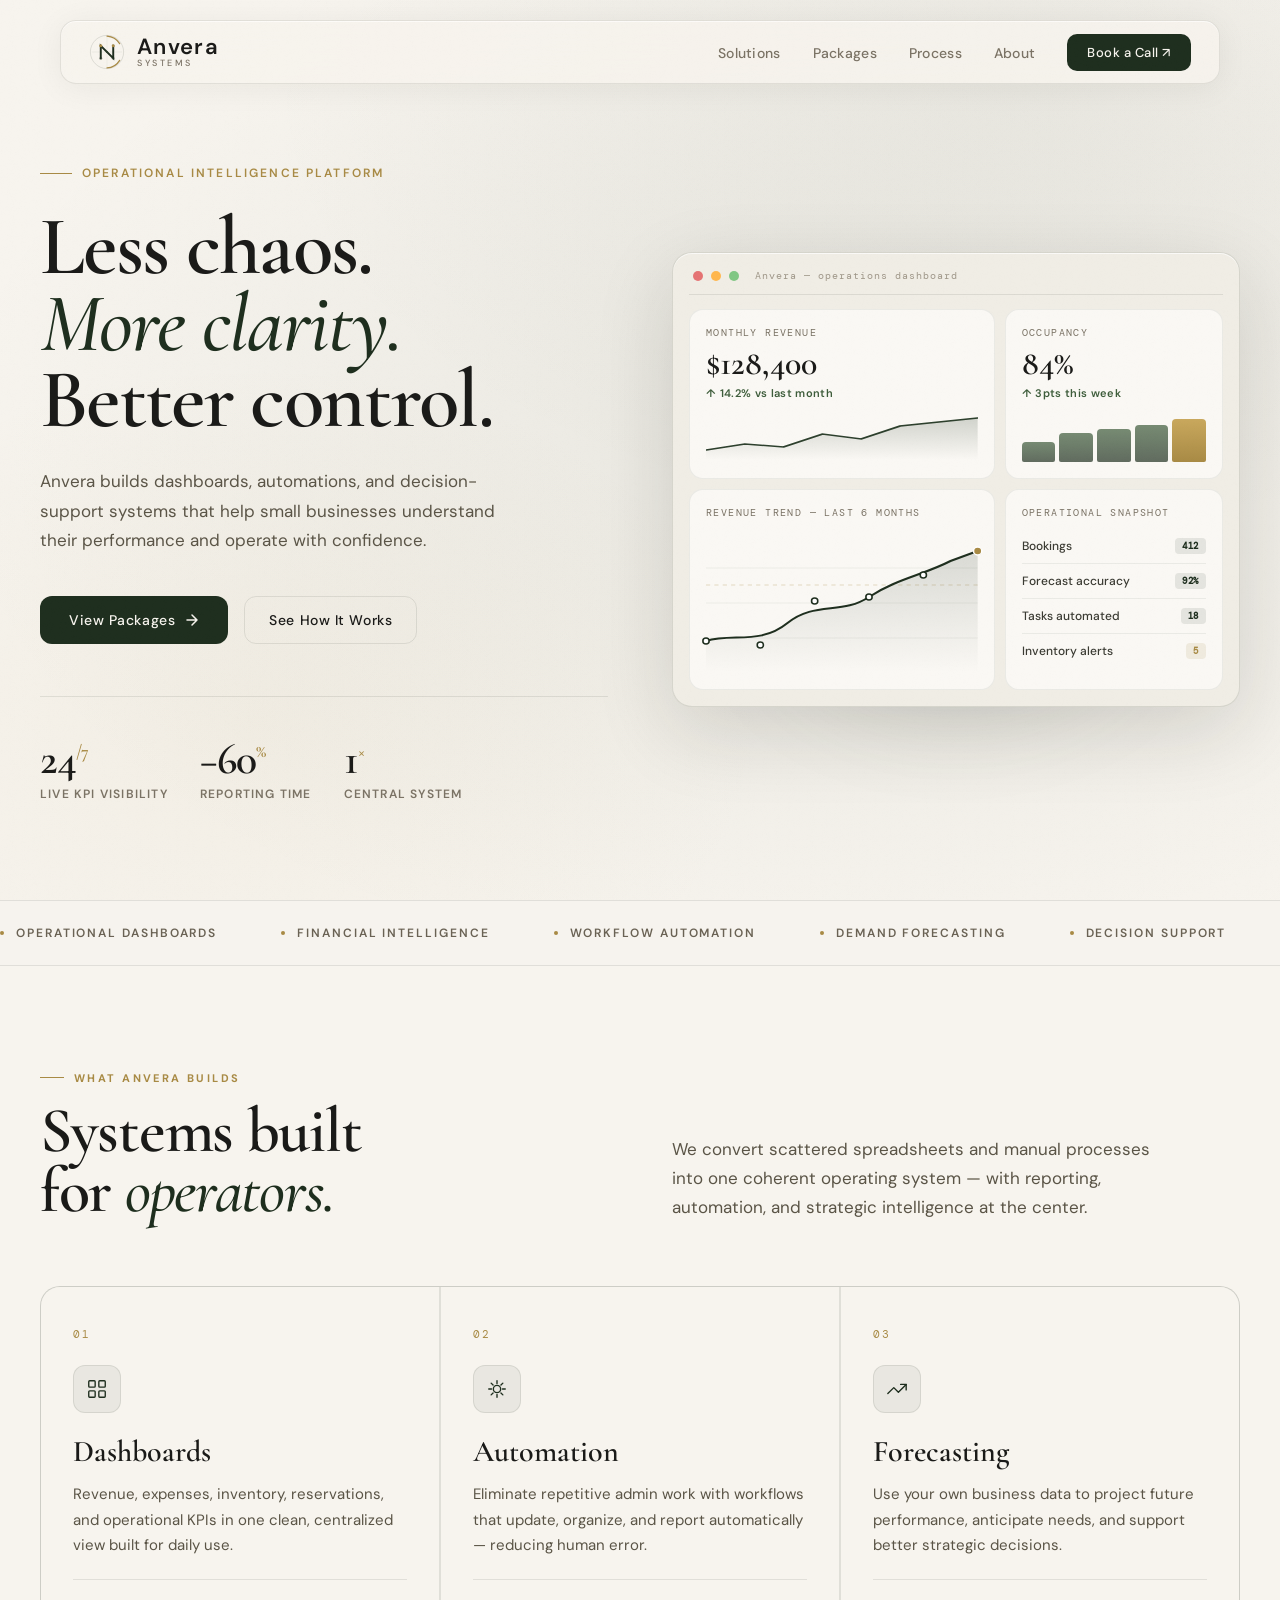
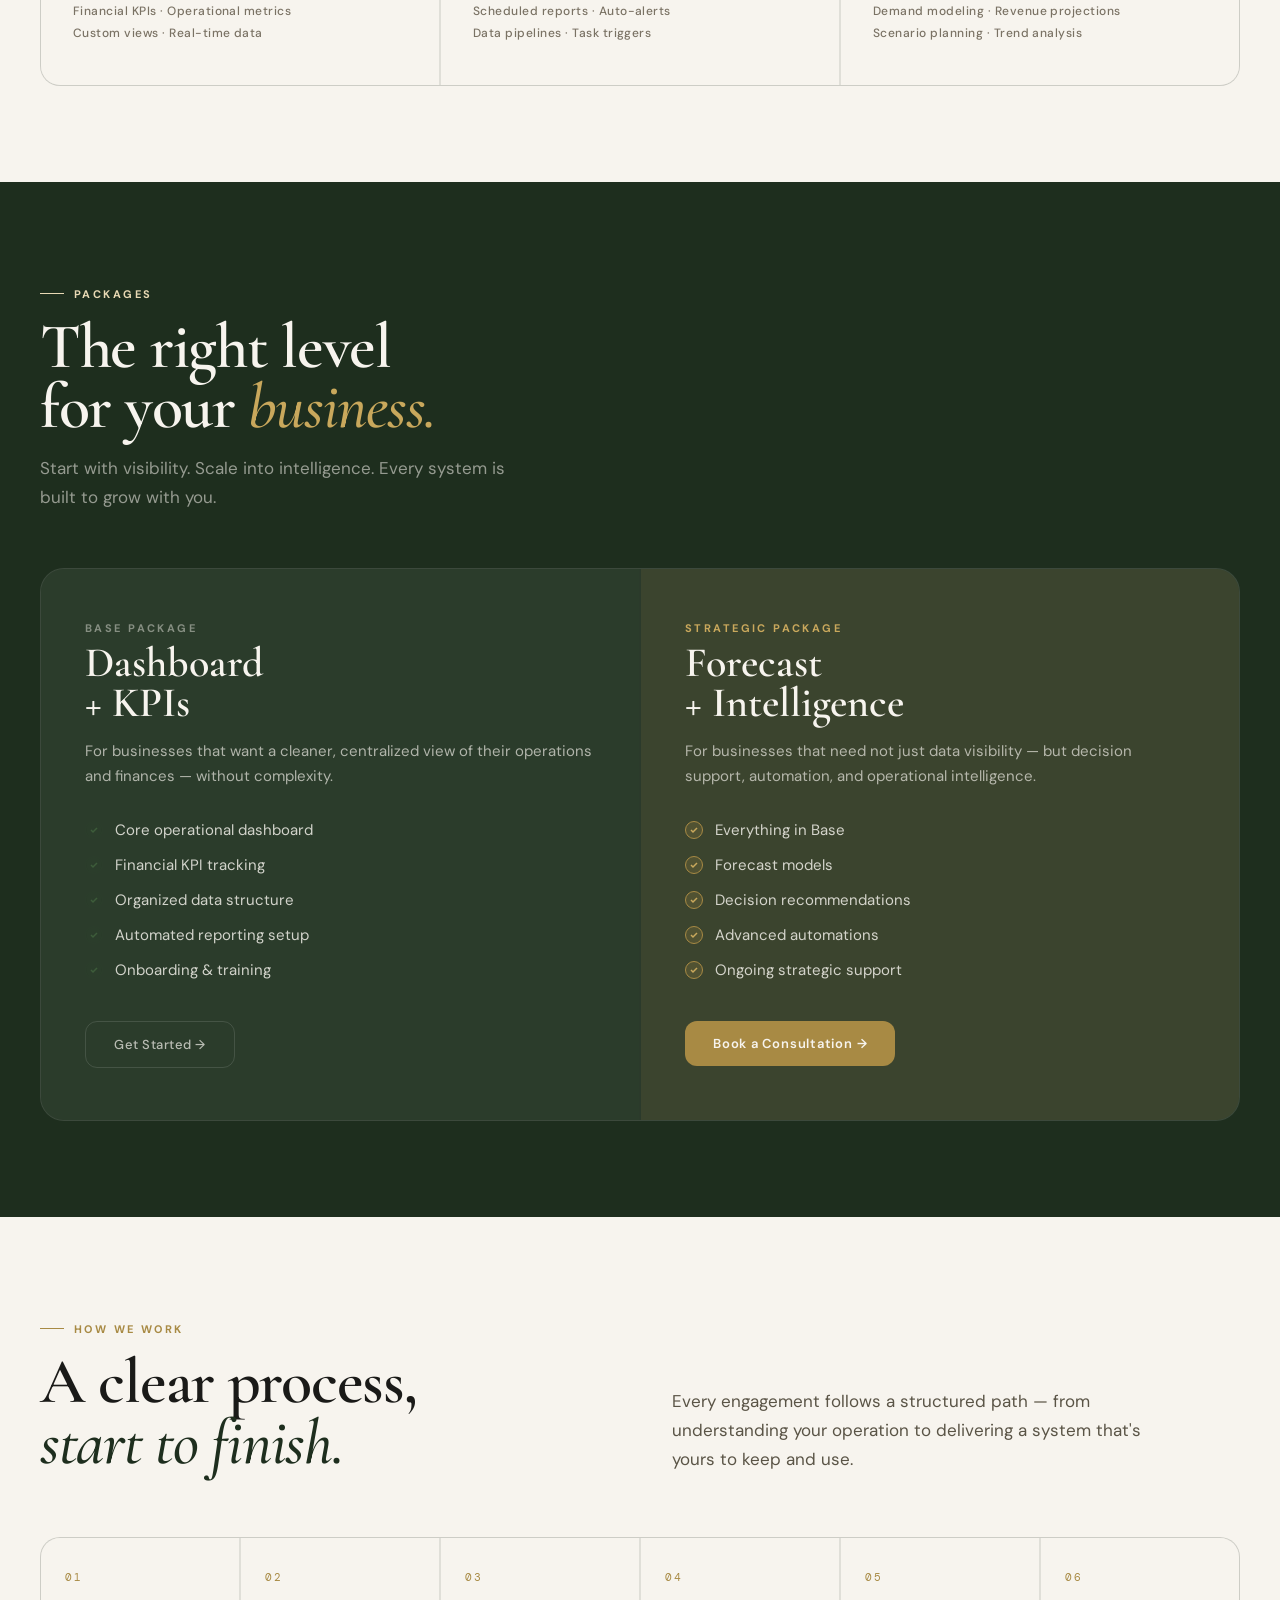
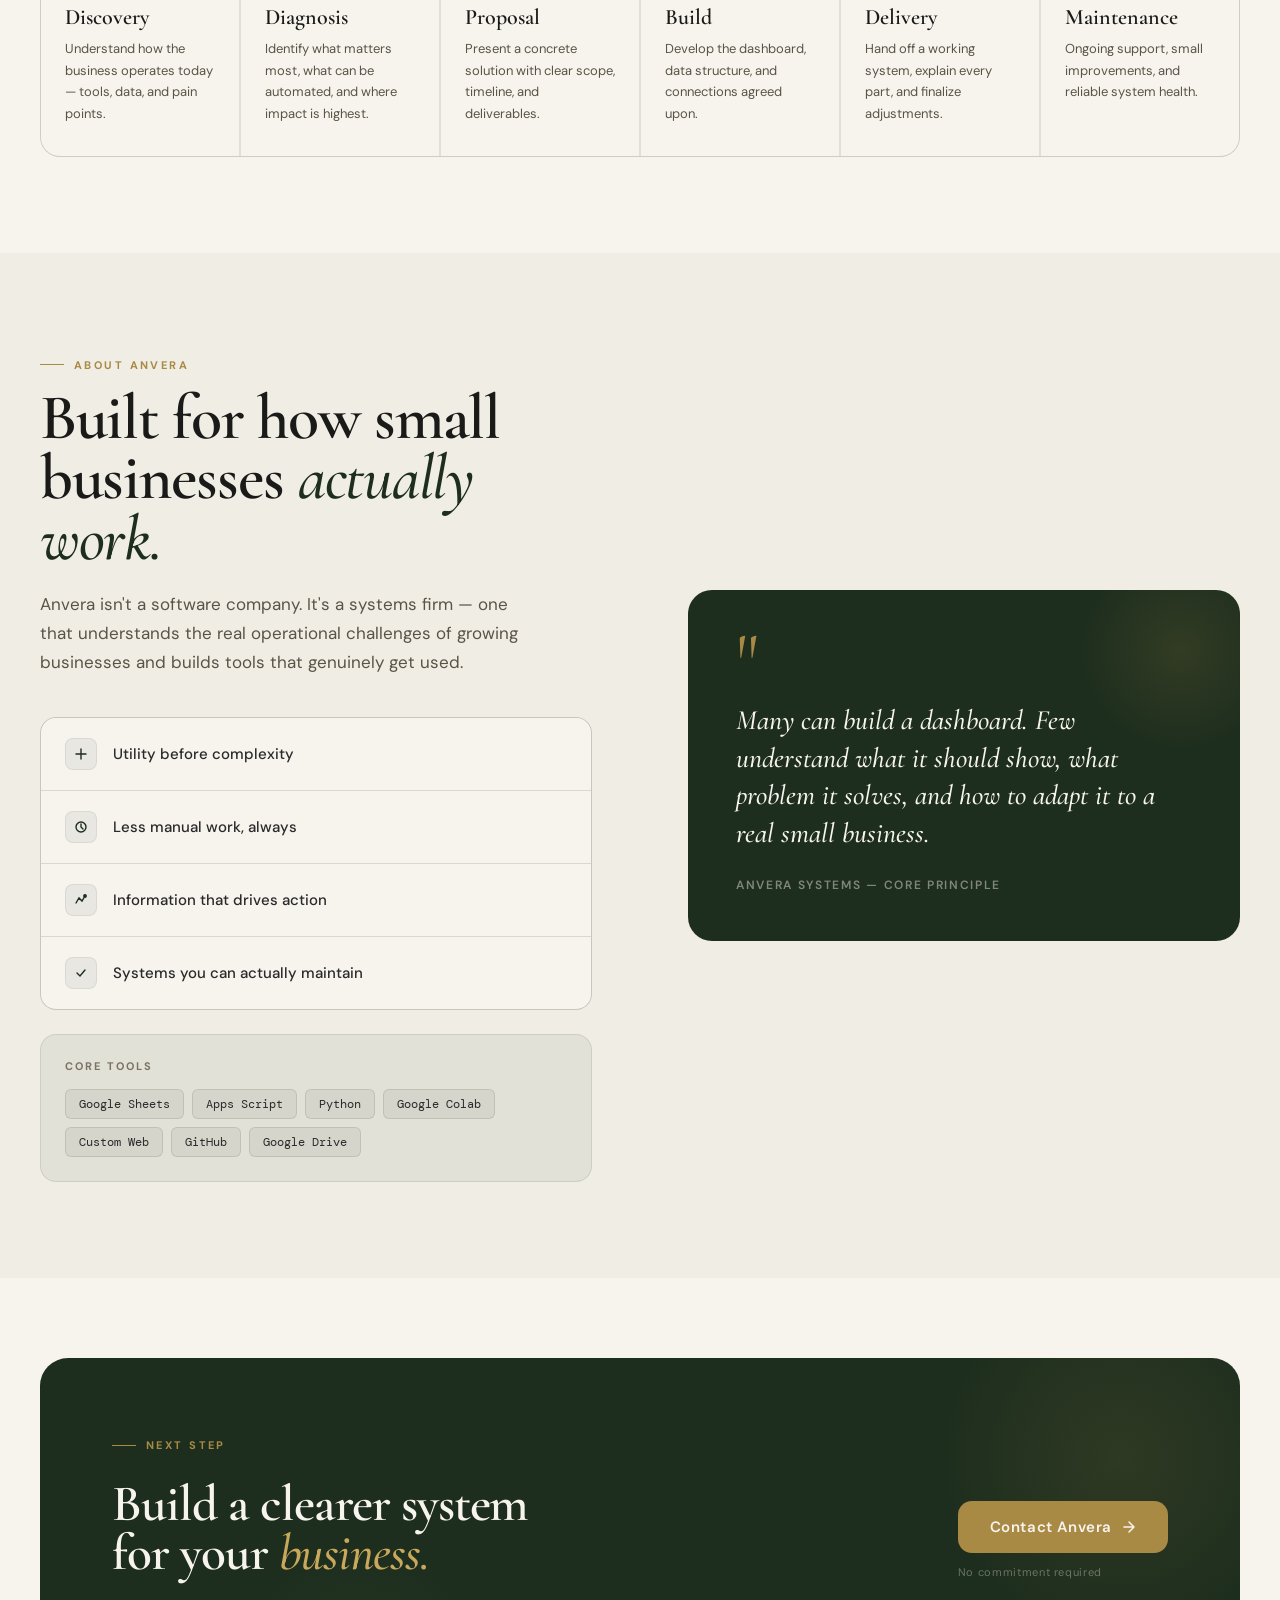
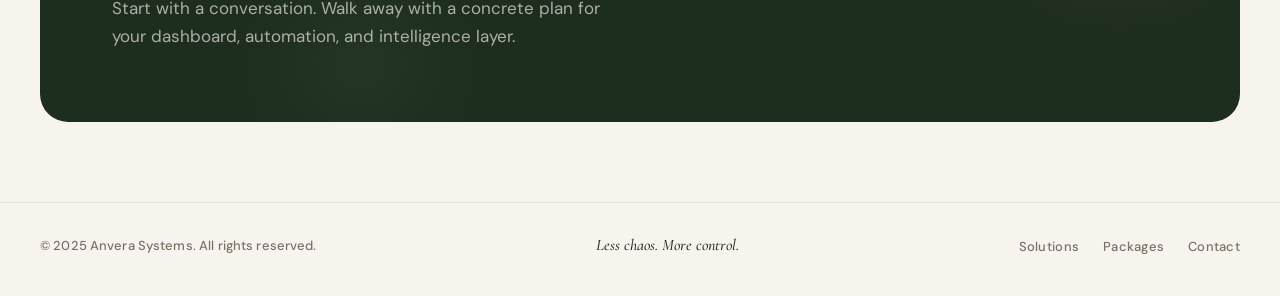
==== index.html @ 82b15965 "Add files via upload" ====
<!DOCTYPE html>
<html lang="en">
<head>
  <meta charset="UTF-8" />
  <meta name="viewport" content="width=device-width, initial-scale=1.0" />
  <title>Anvera Systems — Operational Intelligence for Growing Businesses</title>
  <link rel="preconnect" href="https://fonts.googleapis.com">
  <link rel="preconnect" href="https://fonts.gstatic.com" crossorigin>
  <link href="https://fonts.googleapis.com/css2?family=Cormorant+Garamond:ital,wght@0,400;0,500;0,600;1,400;1,500;1,600&family=DM+Sans:wght@400;500;600;700&family=DM+Mono:wght@300;400&display=swap" rel="stylesheet">
  <style>
    :root {
      --cream: #f7f4ee;
      --cream-2: #ede9e0;
      --forest: #1e2e1e;
      --forest-mid: #2c3f2c;
      --forest-light: #3d5c3a;
      --gold: #a88a44;
      --gold-light: #c9a85c;
      --gold-pale: #e8d9b4;
      --charcoal: #2a2a2a;
      --ink: #1a1a18;
      --muted: #7a7264;
      --muted-light: #9e9688;
      --border: rgba(30,46,30,0.1);
      --border-gold: rgba(168,138,68,0.2);
      --glass: rgba(247,244,238,0.85);
      --shadow-soft: 0 4px 32px rgba(26,26,24,0.06);
      --shadow-med: 0 12px 48px rgba(26,26,24,0.1);
      --shadow-strong: 0 24px 80px rgba(26,26,24,0.14);
    }

    *, *::before, *::after { box-sizing: border-box; margin: 0; padding: 0; }

    html { scroll-behavior: smooth; }

    body {
      font-family: 'DM Sans', sans-serif;
      background-color: var(--cream);
      color: var(--ink);
      overflow-x: hidden;
      -webkit-font-smoothing: antialiased;
    }

    /* NOISE TEXTURE OVERLAY */
    body::before {
      content: '';
      position: fixed;
      inset: 0;
      background-image: url("data:image/svg+xml,%3Csvg viewBox='0 0 512 512' xmlns='http://www.w3.org/2000/svg'%3E%3Cfilter id='n'%3E%3CfeTurbulence type='fractalNoise' baseFrequency='0.75' numOctaves='4' stitchTiles='stitch'/%3E%3C/filter%3E%3Crect width='512' height='512' filter='url(%23n)' opacity='0.03'/%3E%3C/svg%3E");
      background-size: 200px;
      pointer-events: none;
      z-index: 1000;
      opacity: 0.5;
    }

    .container {
      width: min(1200px, calc(100% - 56px));
      margin: 0 auto;
    }

    /* ─── NAVBAR ─── */
    header {
      position: fixed;
      top: 0; left: 0; right: 0;
      z-index: 100;
      padding: 0;
    }

    .nav-inner {
      margin: 20px auto;
      width: min(1160px, calc(100% - 56px));
      display: flex;
      align-items: center;
      justify-content: space-between;
      padding: 0 28px;
      height: 64px;
      background: var(--glass);
      backdrop-filter: blur(16px) saturate(1.4);
      border: 1px solid var(--border);
      border-radius: 16px;
      box-shadow: var(--shadow-soft), inset 0 1px 0 rgba(255,255,255,0.6);
    }

    .brand {
      display: flex; align-items: center; gap: 12px;
      text-decoration: none; color: inherit;
    }

    .brand-mark {
      width: 36px; height: 36px;
      position: relative;
    }

    .brand-mark svg { width: 100%; height: 100%; }

    .brand-wordmark {
      display: flex; flex-direction: column; gap: 1px;
    }

    .brand-name {
      font-family: 'DM Sans', sans-serif;
      font-size: 22px; font-weight: 600;
      letter-spacing: 0.06em;
      color: var(--ink); line-height: 1;
    }

    .brand-tagline {
      font-size: 9px; font-weight: 500;
      letter-spacing: 0.28em;
      text-transform: uppercase;
      color: var(--muted); line-height: 1;
    }

    nav ul {
      display: flex; align-items: center;
      gap: 32px; list-style: none;
    }

    nav ul a {
      font-size: 14px; font-weight: 500;
      letter-spacing: 0.02em;
      color: var(--muted);
      text-decoration: none;
      transition: color 0.2s;
    }

    nav ul a:hover { color: var(--ink); }

    .nav-cta {
      display: inline-flex; align-items: center; gap: 8px;
      padding: 10px 20px;
      background: var(--forest);
      color: var(--cream) !important;
      border-radius: 10px;
      font-size: 13px; font-weight: 500;
      letter-spacing: 0.04em;
      text-decoration: none;
      transition: background 0.2s, transform 0.15s;
    }

    .nav-cta:hover { background: var(--forest-light); transform: translateY(-1px); }

    /* ─── HERO ─── */
    .hero {
      min-height: 100vh;
      display: flex; flex-direction: column;
      justify-content: center;
      padding: 140px 0 80px;
      position: relative;
      overflow: hidden;
    }

    .hero-bg {
      position: absolute; inset: 0;
      background:
        radial-gradient(ellipse 70% 60% at 65% 50%, rgba(44,63,44,0.07), transparent),
        radial-gradient(ellipse 40% 40% at 20% 80%, rgba(168,138,68,0.06), transparent),
        radial-gradient(ellipse 60% 50% at 80% 10%, rgba(30,46,30,0.05), transparent);
      pointer-events: none;
    }

    .hero-grid {
      display: grid;
      grid-template-columns: 1fr 1fr;
      gap: 64px;
      align-items: center;
      position: relative;
      z-index: 1;
    }

    .hero-eyebrow {
      display: inline-flex; align-items: center; gap: 10px;
      margin-bottom: 28px;
    }

    .hero-eyebrow-line {
      width: 32px; height: 1px;
      background: var(--gold);
    }

    .hero-eyebrow span {
      font-size: 12px; font-weight: 600;
      letter-spacing: 0.18em;
      text-transform: uppercase;
      color: var(--gold);
    }

    .hero h1 {
      font-family: 'Cormorant Garamond', serif;
      font-size: clamp(56px, 6.5vw, 92px);
      font-weight: 600;
      line-height: 0.92;
      letter-spacing: -0.02em;
      color: var(--ink);
      margin-bottom: 28px;
    }

    .hero h1 em {
      font-style: italic;
      font-weight: 500;
      color: var(--forest);
    }

    .hero-desc {
      font-size: 17px; font-weight: 400;
      line-height: 1.75;
      color: #5a5446;
      max-width: 460px;
      margin-bottom: 40px;
    }

    .hero-actions {
      display: flex; align-items: center; gap: 16px;
      flex-wrap: wrap;
    }

    .btn-primary {
      display: inline-flex; align-items: center; gap: 10px;
      padding: 14px 28px;
      background: var(--forest);
      color: var(--cream);
      border-radius: 12px;
      font-size: 14px; font-weight: 500;
      letter-spacing: 0.04em;
      text-decoration: none;
      transition: all 0.2s;
      border: 1px solid transparent;
    }

    .btn-primary:hover {
      background: var(--forest-light);
      transform: translateY(-2px);
      box-shadow: 0 8px 24px rgba(30,46,30,0.2);
    }

    .btn-secondary {
      display: inline-flex; align-items: center; gap: 8px;
      padding: 14px 24px;
      background: transparent;
      color: var(--ink);
      border: 1px solid var(--border);
      border-radius: 12px;
      font-size: 14px; font-weight: 500;
      letter-spacing: 0.04em;
      text-decoration: none;
      transition: all 0.2s;
    }

    .btn-secondary:hover {
      background: rgba(30,46,30,0.04);
      border-color: rgba(30,46,30,0.2);
      transform: translateY(-1px);
    }

    .hero-metrics {
      display: flex; gap: 32px;
      margin-top: 52px;
      padding-top: 40px;
      border-top: 1px solid var(--border);
    }

    .metric-item { }

    .metric-num {
      font-family: 'Cormorant Garamond', serif;
      font-size: 44px; font-weight: 600;
      color: var(--ink); line-height: 1;
      letter-spacing: -0.02em;
    }

    .metric-num sup {
      font-size: 18px;
      vertical-align: super;
      color: var(--gold);
    }

    .metric-label {
      font-size: 12px; font-weight: 600;
      letter-spacing: 0.1em;
      text-transform: uppercase;
      color: var(--muted);
      margin-top: 5px;
    }

    /* ─── DASHBOARD MOCKUP ─── */
    .hero-visual {
      position: relative;
    }

    .dash-glow {
      position: absolute;
      width: 80%; height: 60%;
      bottom: -10%; left: 10%;
      background: radial-gradient(ellipse, rgba(44,63,44,0.18), transparent 70%);
      filter: blur(40px);
      pointer-events: none;
    }

    .dash-frame {
      position: relative;
      background: #f0ede5;
      border: 1px solid rgba(30,46,30,0.12);
      border-radius: 20px;
      padding: 16px;
      box-shadow:
        var(--shadow-strong),
        inset 0 1px 0 rgba(255,255,255,0.7);
    }

    .dash-titlebar {
      display: flex; align-items: center; gap: 8px;
      padding: 0 4px 12px;
      border-bottom: 1px solid var(--border);
      margin-bottom: 14px;
    }

    .dash-dot {
      width: 10px; height: 10px;
      border-radius: 50%;
    }

    .dash-dot:nth-child(1) { background: #e57373; }
    .dash-dot:nth-child(2) { background: #ffb74d; }
    .dash-dot:nth-child(3) { background: #81c784; }

    .dash-title-text {
      font-family: 'DM Mono', monospace;
      font-size: 10px;
      color: var(--muted-light);
      letter-spacing: 0.1em;
      margin-left: 8px;
    }

    .dash-body {
      display: grid;
      grid-template-columns: 1.4fr 1fr;
      grid-template-rows: auto auto auto;
      gap: 10px;
    }

    .dash-card {
      background: #faf8f4;
      border: 1px solid rgba(30,46,30,0.07);
      border-radius: 14px;
      padding: 16px;
      position: relative;
      overflow: hidden;
    }

    .dash-card-label {
      font-family: 'DM Mono', monospace;
      font-size: 10px;
      letter-spacing: 0.14em;
      text-transform: uppercase;
      color: var(--muted);
      margin-bottom: 8px;
      font-weight: 400;
    }

    .dash-card-value {
      font-family: 'Cormorant Garamond', serif;
      font-size: 34px;
      font-weight: 600;
      color: var(--ink);
      line-height: 1;
    }

    .dash-card-sub {
      font-size: 11px;
      color: var(--forest-light);
      margin-top: 5px;
      font-weight: 600;
      letter-spacing: 0.03em;
    }

    .dash-card-sub.neg { color: #b55c5c; }

    /* Sparkline */
    .sparkline {
      margin-top: 12px;
      height: 48px;
      position: relative;
    }

    .sparkline svg { width: 100%; height: 100%; }

    /* Main chart */
    .dash-chart-card {
      grid-column: 1 / 2;
      grid-row: 2 / 4;
      background: #faf8f4;
      border: 1px solid rgba(30,46,30,0.07);
      border-radius: 14px;
      padding: 16px;
    }

    .chart-area {
      margin-top: 14px;
      height: 140px;
      position: relative;
    }

    .chart-area svg { width: 100%; height: 100%; overflow: visible; }

    /* Mini bars */
    .mini-bars {
      display: flex;
      align-items: flex-end;
      gap: 4px;
      height: 52px;
      margin-top: 10px;
    }

    .mini-bar {
      flex: 1;
      border-radius: 4px 4px 2px 2px;
      background: linear-gradient(180deg, var(--forest-light), var(--forest));
      opacity: 0.7;
      transition: opacity 0.2s;
    }

    .mini-bar:hover { opacity: 1; }
    .mini-bar.active { opacity: 1; background: linear-gradient(180deg, var(--gold-light), var(--gold)); }

    /* Table */
    .dash-table-card {
      grid-column: 2 / 3;
      grid-row: 2 / 4;
      background: #faf8f4;
      border: 1px solid rgba(30,46,30,0.07);
      border-radius: 14px;
      padding: 16px;
    }

    .dash-table {
      width: 100%;
      border-collapse: collapse;
      font-size: 12px;
      margin-top: 10px;
      font-weight: 500;
    }

    .dash-table tr {
      border-bottom: 1px solid rgba(30,46,30,0.07);
    }

    .dash-table tr:last-child { border-bottom: none; }

    .dash-table td {
      padding: 9px 0;
      color: #3a3a32;
    }

    .dash-table td:last-child {
      text-align: right;
      font-family: 'DM Mono', monospace;
      font-size: 11px;
      font-weight: 400;
    }

    .dash-badge {
      display: inline-block;
      padding: 2px 7px;
      border-radius: 4px;
      font-size: 9px;
      font-weight: 600;
      letter-spacing: 0.06em;
    }

    .dash-badge.up { background: rgba(44,63,44,0.1); color: var(--forest); }
    .dash-badge.warn { background: rgba(168,138,68,0.12); color: var(--gold); }

    /* ─── DIVIDER ─── */
    .section-divider {
      height: 1px;
      background: linear-gradient(90deg, transparent, var(--border-gold), transparent);
      margin: 0;
    }

    /* ─── MARQUEE ─── */
    .marquee-wrap {
      padding: 24px 0;
      overflow: hidden;
      border-top: 1px solid var(--border);
      border-bottom: 1px solid var(--border);
      background: rgba(247,244,238,0.6);
    }

    .marquee-track {
      display: flex;
      gap: 64px;
      animation: marquee 28s linear infinite;
      white-space: nowrap;
    }

    .marquee-item {
      display: flex; align-items: center; gap: 12px;
      font-size: 12px; font-weight: 600;
      letter-spacing: 0.16em;
      text-transform: uppercase;
      color: #6a6254;
      flex-shrink: 0;
    }

    .marquee-dot {
      width: 4px; height: 4px;
      border-radius: 50%;
      background: var(--gold);
      flex-shrink: 0;
    }

    @keyframes marquee {
      from { transform: translateX(0); }
      to { transform: translateX(-50%); }
    }

    /* ─── SECTIONS ─── */
    section { padding: 96px 0; }

    .section-label {
      display: inline-flex; align-items: center; gap: 10px;
      margin-bottom: 16px;
    }

    .section-label-line {
      width: 24px; height: 1px;
      background: var(--gold);
    }

    .section-label span {
      font-size: 11px; font-weight: 700;
      letter-spacing: 0.22em;
      text-transform: uppercase;
      color: var(--gold);
    }

    h2 {
      font-family: 'Cormorant Garamond', serif;
      font-size: clamp(40px, 5vw, 66px);
      font-weight: 600;
      line-height: 0.95;
      letter-spacing: -0.02em;
      color: var(--ink);
    }

    h2 em { font-style: italic; font-weight: 500; color: var(--forest); }

    .section-intro {
      font-size: 17px; line-height: 1.7;
      color: #5a5446;
      max-width: 500px;
    }

    /* ─── SOLUTIONS ─── */
    .solutions-header {
      display: grid;
      grid-template-columns: 1fr 1fr;
      gap: 64px;
      align-items: end;
      margin-bottom: 64px;
    }

    .solutions-grid {
      display: grid;
      grid-template-columns: repeat(3, 1fr);
      gap: 2px;
      background: var(--border);
      border: 1px solid var(--border);
      border-radius: 20px;
      overflow: hidden;
    }

    .solution-card {
      background: var(--cream);
      padding: 40px 32px;
      position: relative;
      transition: background 0.3s;
    }

    .solution-card:hover {
      background: #f0ede4;
    }

    .sol-number {
      font-family: 'DM Mono', monospace;
      font-size: 11px;
      font-weight: 400;
      letter-spacing: 0.16em;
      color: var(--gold);
      margin-bottom: 24px;
    }

    .sol-icon {
      width: 48px; height: 48px;
      border-radius: 12px;
      background: rgba(30,46,30,0.06);
      border: 1px solid rgba(30,46,30,0.1);
      display: flex; align-items: center; justify-content: center;
      margin-bottom: 20px;
      color: var(--forest);
    }

    .sol-icon svg { width: 22px; height: 22px; }

    .solution-card h3 {
      font-family: 'Cormorant Garamond', serif;
      font-size: 30px; font-weight: 600;
      color: var(--ink);
      margin-bottom: 12px;
    }

    .solution-card p {
      font-size: 15px; line-height: 1.7;
      color: #5a5446;
    }

    .sol-detail {
      margin-top: 20px;
      padding-top: 20px;
      border-top: 1px solid var(--border);
      font-size: 12px;
      font-weight: 500;
      color: var(--muted);
      letter-spacing: 0.04em;
      line-height: 1.9;
    }

    /* ─── PACKAGES ─── */
    #packages { background: var(--forest); color: var(--cream); }

    .packages-label .section-label-line { background: var(--gold-pale); }
    .packages-label .section-label span { color: var(--gold-pale); }
    .packages-label h2 { color: var(--cream); }
    .packages-label h2 em { color: var(--gold-light); }
    .packages-label .section-intro { color: rgba(247,244,238,0.6); }

    .packages-layout {
      display: grid;
      grid-template-columns: 1fr 1fr;
      gap: 2px;
      background: rgba(255,255,255,0.06);
      border: 1px solid rgba(255,255,255,0.08);
      border-radius: 24px;
      overflow: hidden;
      margin-top: 56px;
    }

    .package-card {
      padding: 52px 44px;
      background: rgba(44,63,44,0.3);
      position: relative;
      transition: background 0.3s;
    }

    .package-card.featured {
      background: rgba(168,138,68,0.12);
    }

    .package-card:hover { background: rgba(44,63,44,0.5); }
    .package-card.featured:hover { background: rgba(168,138,68,0.2); }

    .pkg-tier {
      font-size: 11px; font-weight: 700;
      letter-spacing: 0.22em;
      text-transform: uppercase;
      color: rgba(247,244,238,0.45);
      margin-bottom: 8px;
    }

    .pkg-tier.gold-tier { color: var(--gold-light); }

    .package-card h3 {
      font-family: 'Cormorant Garamond', serif;
      font-size: 42px; font-weight: 600;
      line-height: 0.95;
      color: var(--cream);
      margin-bottom: 16px;
    }

    .package-card .pkg-desc {
      font-size: 15px; line-height: 1.65;
      color: rgba(247,244,238,0.65);
      margin-bottom: 32px;
    }

    .pkg-features {
      list-style: none;
      display: grid;
      gap: 14px;
      margin-bottom: 40px;
    }

    .pkg-features li {
      font-size: 15px;
      color: rgba(247,244,238,0.82);
      display: flex; align-items: flex-start; gap: 12px;
      line-height: 1.4;
    }

    .pkg-check {
      width: 18px; height: 18px;
      border-radius: 50%;
      background: rgba(44,63,44,0.5);
      border: 1px solid rgba(44,63,44,0.8);
      display: flex; align-items: center; justify-content: center;
      flex-shrink: 0;
      margin-top: 1px;
    }

    .pkg-check.gold { background: rgba(168,138,68,0.2); border-color: var(--gold); }

    .pkg-check svg { width: 10px; height: 10px; color: var(--forest-light); }
    .pkg-check.gold svg { color: var(--gold-light); }

    .btn-pkg-primary {
      display: inline-flex; align-items: center; gap: 8px;
      padding: 14px 28px;
      background: var(--gold);
      color: var(--cream);
      border-radius: 12px;
      font-size: 13px; font-weight: 600;
      letter-spacing: 0.06em;
      text-decoration: none;
      transition: all 0.2s;
    }

    .btn-pkg-primary:hover {
      background: var(--gold-light);
      transform: translateY(-1px);
      box-shadow: 0 8px 24px rgba(168,138,68,0.3);
    }

    .btn-pkg-secondary {
      display: inline-flex; align-items: center; gap: 8px;
      padding: 14px 28px;
      background: transparent;
      color: rgba(247,244,238,0.7);
      border: 1px solid rgba(255,255,255,0.12);
      border-radius: 12px;
      font-size: 13px; font-weight: 500;
      letter-spacing: 0.04em;
      text-decoration: none;
      transition: all 0.2s;
    }

    .btn-pkg-secondary:hover {
      background: rgba(255,255,255,0.05);
      color: var(--cream);
      border-color: rgba(255,255,255,0.22);
    }

    /* ─── PROCESS ─── */
    .process-grid {
      display: grid;
      grid-template-columns: repeat(6, 1fr);
      gap: 2px;
      background: var(--border);
      border: 1px solid var(--border);
      border-radius: 20px;
      overflow: hidden;
      margin-top: 56px;
    }

    .process-step {
      background: var(--cream);
      padding: 32px 24px;
      position: relative;
      transition: background 0.3s;
    }

    .process-step:hover { background: #f0ede4; }

    .step-num {
      font-family: 'DM Mono', monospace;
      font-size: 11px;
      font-weight: 400;
      letter-spacing: 0.14em;
      color: var(--gold);
      margin-bottom: 20px;
    }

    .process-step h4 {
      font-family: 'Cormorant Garamond', serif;
      font-size: 22px; font-weight: 600;
      color: var(--ink);
      margin-bottom: 8px;
    }

    .process-step p {
      font-size: 13px; line-height: 1.65;
      color: #5a5446;
    }

    /* ─── ABOUT ─── */
    .about-inner {
      display: grid;
      grid-template-columns: 1fr 1fr;
      gap: 96px;
      align-items: center;
    }

    .about-principles {
      margin-top: 40px;
      display: grid;
      gap: 1px;
      background: var(--border);
      border: 1px solid var(--border);
      border-radius: 16px;
      overflow: hidden;
    }

    .principle {
      background: var(--cream);
      padding: 20px 24px;
      display: flex; align-items: center; gap: 16px;
      transition: background 0.2s;
    }

    .principle:hover { background: #f0ede4; }

    .principle-icon {
      width: 32px; height: 32px;
      border-radius: 8px;
      background: rgba(30,46,30,0.06);
      border: 1px solid rgba(30,46,30,0.08);
      display: flex; align-items: center; justify-content: center;
      flex-shrink: 0;
      color: var(--forest);
    }

    .principle-icon svg { width: 14px; height: 14px; }

    .principle-text {
      font-size: 15px;
      font-weight: 500;
      color: var(--charcoal);
    }

    .about-visual {
      position: relative;
    }

    .about-quote-card {
      background: var(--forest);
      color: var(--cream);
      border-radius: 24px;
      padding: 48px;
      position: relative;
      overflow: hidden;
    }

    .about-quote-card::before {
      content: '';
      position: absolute;
      top: -40px; right: -40px;
      width: 200px; height: 200px;
      border-radius: 50%;
      background: radial-gradient(circle, rgba(168,138,68,0.15), transparent 70%);
    }

    .quote-mark {
      font-family: 'Cormorant Garamond', serif;
      font-size: 80px; font-weight: 300;
      line-height: 0.6;
      color: var(--gold);
      margin-bottom: 16px;
      display: block;
    }

    .about-quote-card blockquote {
      font-family: 'Cormorant Garamond', serif;
      font-size: 28px; font-weight: 500;
      line-height: 1.35;
      color: var(--cream);
      font-style: italic;
      margin-bottom: 24px;
    }

    .quote-attribution {
      font-size: 12px;
      font-weight: 600;
      letter-spacing: 0.14em;
      text-transform: uppercase;
      color: rgba(247,244,238,0.45);
    }

    .about-tools {
      margin-top: 24px;
      background: rgba(30,46,30,0.06);
      border: 1px solid var(--border);
      border-radius: 16px;
      padding: 24px;
    }

    .tools-label {
      font-size: 11px; font-weight: 700;
      letter-spacing: 0.18em;
      text-transform: uppercase;
      color: var(--muted);
      margin-bottom: 16px;
    }

    .tools-list {
      display: flex; flex-wrap: wrap; gap: 8px;
    }

    .tool-tag {
      display: inline-flex; align-items: center;
      padding: 6px 13px;
      background: rgba(30,46,30,0.06);
      border: 1px solid rgba(30,46,30,0.12);
      border-radius: 6px;
      font-family: 'DM Mono', monospace;
      font-size: 12px;
      font-weight: 400;
      color: var(--charcoal);
    }

    /* ─── CTA ─── */
    .cta-section {
      padding: 80px 0;
    }

    .cta-inner {
      background: var(--forest);
      border-radius: 28px;
      padding: 72px;
      display: grid;
      grid-template-columns: 1fr auto;
      gap: 48px;
      align-items: center;
      position: relative;
      overflow: hidden;
    }

    .cta-inner::before {
      content: '';
      position: absolute;
      top: -80px; right: -60px;
      width: 360px; height: 360px;
      border-radius: 50%;
      background: radial-gradient(circle, rgba(168,138,68,0.12), transparent 70%);
    }

    .cta-inner::after {
      content: '';
      position: absolute;
      bottom: -60px; left: 200px;
      width: 240px; height: 240px;
      border-radius: 50%;
      background: radial-gradient(circle, rgba(44,63,44,0.4), transparent 70%);
    }

    .cta-text { position: relative; z-index: 1; }

    .cta-text .section-label-line { background: var(--gold); }
    .cta-text .section-label span { color: var(--gold); }

    .cta-text h2 {
      font-size: clamp(36px, 4vw, 60px);
      font-weight: 600;
      color: var(--cream);
      margin-top: 12px; margin-bottom: 16px;
    }

    .cta-text h2 em { color: var(--gold-light); font-weight: 500; }

    .cta-text p {
      font-size: 17px; line-height: 1.65;
      color: rgba(247,244,238,0.65);
      max-width: 500px;
    }

    .cta-action {
      position: relative; z-index: 1;
      display: flex; flex-direction: column; gap: 12px;
      align-items: flex-start;
      flex-shrink: 0;
    }

    .btn-cta {
      display: inline-flex; align-items: center; gap: 10px;
      padding: 16px 32px;
      background: var(--gold);
      color: var(--cream);
      border-radius: 14px;
      font-size: 15px; font-weight: 600;
      letter-spacing: 0.04em;
      text-decoration: none;
      transition: all 0.2s;
      white-space: nowrap;
    }

    .btn-cta:hover {
      background: var(--gold-light);
      transform: translateY(-2px);
      box-shadow: 0 12px 32px rgba(168,138,68,0.35);
    }

    .cta-note {
      font-size: 11px;
      color: rgba(247,244,238,0.35);
      letter-spacing: 0.06em;
    }

    /* ─── FOOTER ─── */
    footer {
      padding: 32px 0 40px;
      border-top: 1px solid var(--border);
    }

    .footer-inner {
      display: flex;
      align-items: center;
      justify-content: space-between;
      gap: 24px;
    }

    .footer-copy {
      font-size: 13px;
      font-weight: 500;
      color: var(--muted);
      letter-spacing: 0.01em;
    }

    .footer-tagline {
      font-family: 'Cormorant Garamond', serif;
      font-size: 16px;
      font-weight: 500;
      font-style: italic;
      color: var(--charcoal);
    }

    .footer-links {
      display: flex; gap: 24px; list-style: none;
    }

    .footer-links a {
      font-size: 13px;
      font-weight: 500;
      color: var(--muted);
      text-decoration: none;
      letter-spacing: 0.02em;
      transition: color 0.2s;
    }

    .footer-links a:hover { color: var(--ink); }

    /* ─── SCROLL REVEAL ─── */
    .reveal {
      opacity: 0;
      transform: translateY(24px);
      transition: opacity 0.7s ease, transform 0.7s ease;
    }

    .reveal.visible {
      opacity: 1;
      transform: none;
    }

    .reveal-delay-1 { transition-delay: 0.1s; }
    .reveal-delay-2 { transition-delay: 0.2s; }
    .reveal-delay-3 { transition-delay: 0.3s; }
    .reveal-delay-4 { transition-delay: 0.4s; }

    /* ─── RESPONSIVE ─── */
    @media (max-width: 960px) {
      .hero-grid,
      .solutions-header,
      .about-inner,
      .cta-inner {
        grid-template-columns: 1fr;
        gap: 48px;
      }

      .hero-visual { display: none; }

      .solutions-grid,
      .process-grid {
        grid-template-columns: 1fr;
      }

      .packages-layout {
        grid-template-columns: 1fr;
      }

      nav ul { display: none; }

      .cta-inner {
        padding: 48px 32px;
      }

      .footer-inner { flex-direction: column; gap: 16px; text-align: center; }
      .footer-links { justify-content: center; }
    }

    @media (max-width: 600px) {
      .hero-metrics { flex-direction: column; gap: 20px; }
    }
  </style>
</head>
<body>

  <!-- NAVBAR -->
  <header>
    <div class="nav-inner">
      <a href="#" class="brand">
        <div class="brand-mark">
          <svg width="44" height="44" viewBox="0 0 52 52" fill="none" xmlns="http://www.w3.org/2000/svg">
            <circle cx="26" cy="26" r="24" stroke="rgba(30,46,30,0.18)" stroke-width="1" fill="none"/>
            <line x1="26" y1="4" x2="26" y2="48" stroke="rgba(30,46,30,0.12)" stroke-width="0.6"/>
            <line x1="4" y1="26" x2="48" y2="26" stroke="rgba(30,46,30,0.12)" stroke-width="0.6"/>
            <path d="M26 3 A23 23 0 0 1 44.3 14" stroke="#a88a44" stroke-width="1.8" fill="none" stroke-linecap="round"/>
            <path d="M44.3 38 A23 23 0 0 1 26 49" stroke="#a88a44" stroke-width="1.8" fill="none" stroke-linecap="round"/>
            <path d="M17 35 L17 17 L35 35 L35 17" stroke="#1e2e1e" stroke-width="2.8" fill="none" stroke-linecap="square" stroke-linejoin="miter"/>
            <circle cx="17" cy="17" r="2.2" fill="#a88a44"/>
            <circle cx="35" cy="17" r="2.2" fill="#a88a44"/>
            <circle cx="17" cy="35" r="2.2" fill="rgba(30,46,30,0.35)"/>
            <circle cx="35" cy="35" r="2.2" fill="rgba(30,46,30,0.35)"/>
            <circle cx="26" cy="26" r="1.5" fill="#2c3f2c"/>
          </svg>
        </div>
        <div class="brand-wordmark">
          <span class="brand-name">Anvera</span>
          <span class="brand-tagline">Systems</span>
        </div>
      </a>
      <nav>
        <ul>
          <li><a href="#solutions">Solutions</a></li>
          <li><a href="#packages">Packages</a></li>
          <li><a href="#process">Process</a></li>
          <li><a href="#about">About</a></li>
          <li><a href="#contact" class="nav-cta">Book a Call ↗</a></li>
        </ul>
      </nav>
    </div>
  </header>

  <main>

    <!-- HERO -->
    <section class="hero">
      <div class="hero-bg"></div>
      <div class="container hero-grid">
        <div>
          <div class="hero-eyebrow reveal">
            <div class="hero-eyebrow-line"></div>
            <span>Operational intelligence platform</span>
          </div>
          <h1 class="reveal reveal-delay-1">
            Less chaos.<br><em>More clarity.</em><br>Better control.
          </h1>
          <p class="hero-desc reveal reveal-delay-2">
            Anvera builds dashboards, automations, and decision-support systems that help small businesses understand their performance and operate with confidence.
          </p>
          <div class="hero-actions reveal reveal-delay-3">
            <a href="#packages" class="btn-primary">View Packages
              <svg width="14" height="14" viewBox="0 0 14 14" fill="none"><path d="M2 7h10M7 2l5 5-5 5" stroke="currentColor" stroke-width="1.5" stroke-linecap="round" stroke-linejoin="round"/></svg>
            </a>
            <a href="#solutions" class="btn-secondary">See How It Works</a>
          </div>
          <div class="hero-metrics reveal reveal-delay-4">
            <div class="metric-item">
              <div class="metric-num">24<sup>/7</sup></div>
              <div class="metric-label">Live KPI visibility</div>
            </div>
            <div class="metric-item">
              <div class="metric-num">−60<sup>%</sup></div>
              <div class="metric-label">Reporting time</div>
            </div>
            <div class="metric-item">
              <div class="metric-num">1<sup>×</sup></div>
              <div class="metric-label">Central system</div>
            </div>
          </div>
        </div>

        <!-- DASHBOARD MOCKUP -->
        <div class="hero-visual reveal reveal-delay-2">
          <div class="dash-glow"></div>
          <div class="dash-frame">
            <div class="dash-titlebar">
              <div class="dash-dot"></div>
              <div class="dash-dot"></div>
              <div class="dash-dot"></div>
              <span class="dash-title-text">Anvera — operations dashboard</span>
            </div>
            <div class="dash-body">

              <!-- Top KPI cards -->
              <div class="dash-card">
                <div class="dash-card-label">Monthly Revenue</div>
                <div class="dash-card-value">$128,400</div>
                <div class="dash-card-sub">↑ 14.2% vs last month</div>
                <div class="sparkline">
                  <svg viewBox="0 0 140 48" preserveAspectRatio="none">
                    <defs>
                      <linearGradient id="sg1" x1="0" y1="0" x2="0" y2="1">
                        <stop offset="0%" stop-color="#2c3f2c" stop-opacity="0.2"/>
                        <stop offset="100%" stop-color="#2c3f2c" stop-opacity="0"/>
                      </linearGradient>
                    </defs>
                    <path d="M0 38 L20 32 L40 35 L60 22 L80 27 L100 14 L120 10 L140 6" fill="none" stroke="#2c3f2c" stroke-width="1.5" stroke-linecap="round"/>
                    <path d="M0 38 L20 32 L40 35 L60 22 L80 27 L100 14 L120 10 L140 6 L140 48 L0 48Z" fill="url(#sg1)"/>
                  </svg>
                </div>
              </div>

              <div class="dash-card">
                <div class="dash-card-label">Occupancy</div>
                <div class="dash-card-value">84%</div>
                <div class="dash-card-sub">↑ 3pts this week</div>
                <div class="mini-bars">
                  <div class="mini-bar" style="height:40%"></div>
                  <div class="mini-bar" style="height:56%"></div>
                  <div class="mini-bar" style="height:64%"></div>
                  <div class="mini-bar" style="height:72%"></div>
                  <div class="mini-bar active" style="height:84%"></div>
                </div>
              </div>

              <!-- Main chart -->
              <div class="dash-chart-card">
                <div class="dash-card-label">Revenue trend — last 6 months</div>
                <div class="chart-area">
                  <svg viewBox="0 0 260 140" preserveAspectRatio="none">
                    <defs>
                      <linearGradient id="chartGrad" x1="0" y1="0" x2="0" y2="1">
                        <stop offset="0%" stop-color="#1e2e1e" stop-opacity="0.15"/>
                        <stop offset="100%" stop-color="#1e2e1e" stop-opacity="0"/>
                      </linearGradient>
                    </defs>
                    <!-- Grid lines -->
                    <line x1="0" y1="35" x2="260" y2="35" stroke="rgba(30,46,30,0.06)" stroke-width="1"/>
                    <line x1="0" y1="70" x2="260" y2="70" stroke="rgba(30,46,30,0.06)" stroke-width="1"/>
                    <line x1="0" y1="105" x2="260" y2="105" stroke="rgba(30,46,30,0.06)" stroke-width="1"/>
                    <!-- Gold reference line -->
                    <line x1="0" y1="52" x2="260" y2="52" stroke="rgba(168,138,68,0.3)" stroke-width="1" stroke-dasharray="4 4"/>
                    <!-- Area -->
                    <path d="M0 108 C26 100, 52 112, 78 90 C104 68, 130 82, 156 64 C182 46, 208 42, 234 28 L260 18 L260 140 L0 140Z" fill="url(#chartGrad)"/>
                    <!-- Line -->
                    <path d="M0 108 C26 100, 52 112, 78 90 C104 68, 130 82, 156 64 C182 46, 208 42, 234 28 L260 18" fill="none" stroke="#1e2e1e" stroke-width="2" stroke-linecap="round"/>
                    <!-- Dots -->
                    <circle cx="0" cy="108" r="3" fill="white" stroke="#1e2e1e" stroke-width="1.5"/>
                    <circle cx="52" cy="112" r="3" fill="white" stroke="#1e2e1e" stroke-width="1.5"/>
                    <circle cx="104" cy="68" r="3" fill="white" stroke="#1e2e1e" stroke-width="1.5"/>
                    <circle cx="156" cy="64" r="3" fill="white" stroke="#1e2e1e" stroke-width="1.5"/>
                    <circle cx="208" cy="42" r="3" fill="white" stroke="#1e2e1e" stroke-width="1.5"/>
                    <circle cx="260" cy="18" r="4" fill="#a88a44" stroke="white" stroke-width="1.5"/>
                  </svg>
                </div>
              </div>

              <!-- Table -->
              <div class="dash-table-card">
                <div class="dash-card-label">Operational snapshot</div>
                <table class="dash-table">
                  <tr>
                    <td>Bookings</td>
                    <td><span class="dash-badge up">412</span></td>
                  </tr>
                  <tr>
                    <td>Forecast accuracy</td>
                    <td><span class="dash-badge up">92%</span></td>
                  </tr>
                  <tr>
                    <td>Tasks automated</td>
                    <td><span class="dash-badge up">18</span></td>
                  </tr>
                  <tr>
                    <td>Inventory alerts</td>
                    <td><span class="dash-badge warn">5</span></td>
                  </tr>
                </table>
              </div>

            </div>
          </div>
        </div>

      </div>
    </section>

    <!-- MARQUEE -->
    <div class="marquee-wrap">
      <div class="marquee-track" id="marquee">
        <div class="marquee-item"><div class="marquee-dot"></div> Operational Dashboards</div>
        <div class="marquee-item"><div class="marquee-dot"></div> Financial Intelligence</div>
        <div class="marquee-item"><div class="marquee-dot"></div> Workflow Automation</div>
        <div class="marquee-item"><div class="marquee-dot"></div> Demand Forecasting</div>
        <div class="marquee-item"><div class="marquee-dot"></div> Decision Support</div>
        <div class="marquee-item"><div class="marquee-dot"></div> KPI Tracking</div>
        <div class="marquee-item"><div class="marquee-dot"></div> Cash Flow Visibility</div>
        <div class="marquee-item"><div class="marquee-dot"></div> Inventory Control</div>
        <div class="marquee-item"><div class="marquee-dot"></div> Boutique Hotels</div>
        <div class="marquee-item"><div class="marquee-dot"></div> Family Businesses</div>
        <div class="marquee-item"><div class="marquee-dot"></div> Operational Dashboards</div>
        <div class="marquee-item"><div class="marquee-dot"></div> Financial Intelligence</div>
        <div class="marquee-item"><div class="marquee-dot"></div> Workflow Automation</div>
        <div class="marquee-item"><div class="marquee-dot"></div> Demand Forecasting</div>
        <div class="marquee-item"><div class="marquee-dot"></div> Decision Support</div>
        <div class="marquee-item"><div class="marquee-dot"></div> KPI Tracking</div>
        <div class="marquee-item"><div class="marquee-dot"></div> Cash Flow Visibility</div>
        <div class="marquee-item"><div class="marquee-dot"></div> Inventory Control</div>
        <div class="marquee-item"><div class="marquee-dot"></div> Boutique Hotels</div>
        <div class="marquee-item"><div class="marquee-dot"></div> Family Businesses</div>
      </div>
    </div>

    <!-- SOLUTIONS -->
    <section id="solutions">
      <div class="container">
        <div class="solutions-header">
          <div>
            <div class="section-label reveal">
              <div class="section-label-line"></div>
              <span>What Anvera builds</span>
            </div>
            <h2 class="reveal reveal-delay-1">Systems built<br>for <em>operators.</em></h2>
          </div>
          <p class="section-intro reveal reveal-delay-2">We convert scattered spreadsheets and manual processes into one coherent operating system — with reporting, automation, and strategic intelligence at the center.</p>
        </div>

        <div class="solutions-grid reveal">
          <div class="solution-card">
            <div class="sol-number">01</div>
            <div class="sol-icon">
              <svg viewBox="0 0 24 24" fill="none" stroke="currentColor" stroke-width="1.5" stroke-linecap="round" stroke-linejoin="round">
                <rect x="3" y="3" width="7" height="7" rx="1"/><rect x="14" y="3" width="7" height="7" rx="1"/><rect x="3" y="14" width="7" height="7" rx="1"/><rect x="14" y="14" width="7" height="7" rx="1"/>
              </svg>
            </div>
            <h3>Dashboards</h3>
            <p>Revenue, expenses, inventory, reservations, and operational KPIs in one clean, centralized view built for daily use.</p>
            <div class="sol-detail">
              Financial KPIs · Operational metrics<br>
              Custom views · Real-time data
            </div>
          </div>
          <div class="solution-card">
            <div class="sol-number">02</div>
            <div class="sol-icon">
              <svg viewBox="0 0 24 24" fill="none" stroke="currentColor" stroke-width="1.5" stroke-linecap="round" stroke-linejoin="round">
                <path d="M12 3v3m0 12v3M3 12h3m12 0h3"/><circle cx="12" cy="12" r="4"/><path d="M5.6 5.6l2.1 2.1M16.3 16.3l2.1 2.1M5.6 18.4l2.1-2.1M16.3 7.7l2.1-2.1"/>
              </svg>
            </div>
            <h3>Automation</h3>
            <p>Eliminate repetitive admin work with workflows that update, organize, and report automatically — reducing human error.</p>
            <div class="sol-detail">
              Scheduled reports · Auto-alerts<br>
              Data pipelines · Task triggers
            </div>
          </div>
          <div class="solution-card">
            <div class="sol-number">03</div>
            <div class="sol-icon">
              <svg viewBox="0 0 24 24" fill="none" stroke="currentColor" stroke-width="1.5" stroke-linecap="round" stroke-linejoin="round">
                <polyline points="22 7 13.5 15.5 8.5 10.5 2 17"/><polyline points="16 7 22 7 22 13"/>
              </svg>
            </div>
            <h3>Forecasting</h3>
            <p>Use your own business data to project future performance, anticipate needs, and support better strategic decisions.</p>
            <div class="sol-detail">
              Demand modeling · Revenue projections<br>
              Scenario planning · Trend analysis
            </div>
          </div>
        </div>
      </div>
    </section>

    <!-- PACKAGES -->
    <section id="packages">
      <div class="container">
        <div class="packages-label">
          <div class="section-label reveal">
            <div class="section-label-line"></div>
            <span>Packages</span>
          </div>
          <h2 class="reveal reveal-delay-1">The right level<br>for your <em>business.</em></h2>
          <p class="section-intro reveal reveal-delay-2" style="color:rgba(247,244,238,0.55); margin-top:16px;">Start with visibility. Scale into intelligence. Every system is built to grow with you.</p>
        </div>

        <div class="packages-layout reveal">
          <div class="package-card">
            <div class="pkg-tier">Base Package</div>
            <h3>Dashboard<br>+ KPIs</h3>
            <p class="pkg-desc">For businesses that want a cleaner, centralized view of their operations and finances — without complexity.</p>
            <ul class="pkg-features">
              <li>
                <span class="pkg-check"><svg viewBox="0 0 10 10" fill="none" stroke="currentColor" stroke-width="1.5"><polyline points="2 5 4 7 8 3"/></svg></span>
                Core operational dashboard
              </li>
              <li>
                <span class="pkg-check"><svg viewBox="0 0 10 10" fill="none" stroke="currentColor" stroke-width="1.5"><polyline points="2 5 4 7 8 3"/></svg></span>
                Financial KPI tracking
              </li>
              <li>
                <span class="pkg-check"><svg viewBox="0 0 10 10" fill="none" stroke="currentColor" stroke-width="1.5"><polyline points="2 5 4 7 8 3"/></svg></span>
                Organized data structure
              </li>
              <li>
                <span class="pkg-check"><svg viewBox="0 0 10 10" fill="none" stroke="currentColor" stroke-width="1.5"><polyline points="2 5 4 7 8 3"/></svg></span>
                Automated reporting setup
              </li>
              <li>
                <span class="pkg-check"><svg viewBox="0 0 10 10" fill="none" stroke="currentColor" stroke-width="1.5"><polyline points="2 5 4 7 8 3"/></svg></span>
                Onboarding & training
              </li>
            </ul>
            <a href="#contact" class="btn-pkg-secondary">Get Started →</a>
          </div>

          <div class="package-card featured">
            <div class="pkg-tier gold-tier">Strategic Package</div>
            <h3>Forecast<br>+ Intelligence</h3>
            <p class="pkg-desc">For businesses that need not just data visibility — but decision support, automation, and operational intelligence.</p>
            <ul class="pkg-features">
              <li>
                <span class="pkg-check gold"><svg viewBox="0 0 10 10" fill="none" stroke="currentColor" stroke-width="1.5"><polyline points="2 5 4 7 8 3"/></svg></span>
                Everything in Base
              </li>
              <li>
                <span class="pkg-check gold"><svg viewBox="0 0 10 10" fill="none" stroke="currentColor" stroke-width="1.5"><polyline points="2 5 4 7 8 3"/></svg></span>
                Forecast models
              </li>
              <li>
                <span class="pkg-check gold"><svg viewBox="0 0 10 10" fill="none" stroke="currentColor" stroke-width="1.5"><polyline points="2 5 4 7 8 3"/></svg></span>
                Decision recommendations
              </li>
              <li>
                <span class="pkg-check gold"><svg viewBox="0 0 10 10" fill="none" stroke="currentColor" stroke-width="1.5"><polyline points="2 5 4 7 8 3"/></svg></span>
                Advanced automations
              </li>
              <li>
                <span class="pkg-check gold"><svg viewBox="0 0 10 10" fill="none" stroke="currentColor" stroke-width="1.5"><polyline points="2 5 4 7 8 3"/></svg></span>
                Ongoing strategic support
              </li>
            </ul>
            <a href="#contact" class="btn-pkg-primary">Book a Consultation →</a>
          </div>
        </div>
      </div>
    </section>

    <!-- PROCESS -->
    <section id="process">
      <div class="container">
        <div class="solutions-header">
          <div>
            <div class="section-label reveal">
              <div class="section-label-line"></div>
              <span>How we work</span>
            </div>
            <h2 class="reveal reveal-delay-1">A clear process,<br><em>start to finish.</em></h2>
          </div>
          <p class="section-intro reveal reveal-delay-2">Every engagement follows a structured path — from understanding your operation to delivering a system that's yours to keep and use.</p>
        </div>

        <div class="process-grid reveal">
          <div class="process-step">
            <div class="step-num">01</div>
            <h4>Discovery</h4>
            <p>Understand how the business operates today — tools, data, and pain points.</p>
          </div>
          <div class="process-step">
            <div class="step-num">02</div>
            <h4>Diagnosis</h4>
            <p>Identify what matters most, what can be automated, and where impact is highest.</p>
          </div>
          <div class="process-step">
            <div class="step-num">03</div>
            <h4>Proposal</h4>
            <p>Present a concrete solution with clear scope, timeline, and deliverables.</p>
          </div>
          <div class="process-step">
            <div class="step-num">04</div>
            <h4>Build</h4>
            <p>Develop the dashboard, data structure, and connections agreed upon.</p>
          </div>
          <div class="process-step">
            <div class="step-num">05</div>
            <h4>Delivery</h4>
            <p>Hand off a working system, explain every part, and finalize adjustments.</p>
          </div>
          <div class="process-step">
            <div class="step-num">06</div>
            <h4>Maintenance</h4>
            <p>Ongoing support, small improvements, and reliable system health.</p>
          </div>
        </div>
      </div>
    </section>

    <!-- ABOUT -->
    <section id="about" style="background: #f0ede5;">
      <div class="container">
        <div class="about-inner">
          <div>
            <div class="section-label reveal">
              <div class="section-label-line"></div>
              <span>About Anvera</span>
            </div>
            <h2 class="reveal reveal-delay-1">Built for how small<br>businesses <em>actually work.</em></h2>
            <p class="section-intro reveal reveal-delay-2" style="margin-top: 20px;">
              Anvera isn't a software company. It's a systems firm — one that understands the real operational challenges of growing businesses and builds tools that genuinely get used.
            </p>

            <div class="about-principles reveal reveal-delay-3">
              <div class="principle">
                <div class="principle-icon">
                  <svg viewBox="0 0 14 14" fill="none" stroke="currentColor" stroke-width="1.4" stroke-linecap="round"><path d="M7 2v10M2 7h10"/></svg>
                </div>
                <span class="principle-text">Utility before complexity</span>
              </div>
              <div class="principle">
                <div class="principle-icon">
                  <svg viewBox="0 0 14 14" fill="none" stroke="currentColor" stroke-width="1.4" stroke-linecap="round"><circle cx="7" cy="7" r="5"/><path d="M7 4v3l2 2"/></svg>
                </div>
                <span class="principle-text">Less manual work, always</span>
              </div>
              <div class="principle">
                <div class="principle-icon">
                  <svg viewBox="0 0 14 14" fill="none" stroke="currentColor" stroke-width="1.4" stroke-linecap="round"><path d="M2 10 L5 5 L8 8 L11 3"/><circle cx="11" cy="3" r="1.2" fill="currentColor"/></svg>
                </div>
                <span class="principle-text">Information that drives action</span>
              </div>
              <div class="principle">
                <div class="principle-icon">
                  <svg viewBox="0 0 14 14" fill="none" stroke="currentColor" stroke-width="1.4" stroke-linecap="round"><path d="M3 7 L6 10 L11 4"/></svg>
                </div>
                <span class="principle-text">Systems you can actually maintain</span>
              </div>
            </div>

            <div class="about-tools reveal reveal-delay-4">
              <div class="tools-label">Core tools</div>
              <div class="tools-list">
                <span class="tool-tag">Google Sheets</span>
                <span class="tool-tag">Apps Script</span>
                <span class="tool-tag">Python</span>
                <span class="tool-tag">Google Colab</span>
                <span class="tool-tag">Custom Web</span>
                <span class="tool-tag">GitHub</span>
                <span class="tool-tag">Google Drive</span>
              </div>
            </div>
          </div>

          <div class="about-visual reveal reveal-delay-2">
            <div class="about-quote-card">
              <span class="quote-mark">"</span>
              <blockquote>
                Many can build a dashboard. Few understand what it should show, what problem it solves, and how to adapt it to a real small business.
              </blockquote>
              <div class="quote-attribution">Anvera Systems — Core Principle</div>
            </div>
          </div>
        </div>
      </div>
    </section>

    <!-- CTA -->
    <section class="cta-section" id="contact">
      <div class="container">
        <div class="cta-inner reveal">
          <div class="cta-text">
            <div class="section-label">
              <div class="section-label-line"></div>
              <span>Next step</span>
            </div>
            <h2>Build a clearer system<br>for your <em>business.</em></h2>
            <p style="margin-top:16px;">Start with a conversation. Walk away with a concrete plan for your dashboard, automation, and intelligence layer.</p>
          </div>
          <div class="cta-action">
            <a href="mailto:hello@anvera.systems" class="btn-cta">
              Contact Anvera
              <svg width="14" height="14" viewBox="0 0 14 14" fill="none"><path d="M2 7h10M7 2l5 5-5 5" stroke="currentColor" stroke-width="1.5" stroke-linecap="round" stroke-linejoin="round"/></svg>
            </a>
            <span class="cta-note">No commitment required</span>
          </div>
        </div>
      </div>
    </section>

  </main>

  <!-- FOOTER -->
  <footer>
    <div class="container footer-inner">
      <div class="footer-copy">© 2025 Anvera Systems. All rights reserved.</div>
      <div class="footer-tagline">Less chaos. More control.</div>
      <ul class="footer-links">
        <li><a href="#solutions">Solutions</a></li>
        <li><a href="#packages">Packages</a></li>
        <li><a href="#contact">Contact</a></li>
      </ul>
    </div>
  </footer>

  <script>
    // Scroll reveal
    const reveals = document.querySelectorAll('.reveal');
    const observer = new IntersectionObserver((entries) => {
      entries.forEach(e => {
        if (e.isIntersecting) {
          e.target.classList.add('visible');
        }
      });
    }, { threshold: 0.12 });
    reveals.forEach(el => observer.observe(el));

    // Trigger hero reveals immediately
    setTimeout(() => {
      document.querySelectorAll('.hero .reveal').forEach(el => el.classList.add('visible'));
    }, 100);

    // Animated counter for hero metrics
    function animateValue(el, start, end, duration, suffix = '') {
      let startTime = null;
      const step = (timestamp) => {
        if (!startTime) startTime = timestamp;
        const progress = Math.min((timestamp - startTime) / duration, 1);
        const eased = 1 - Math.pow(1 - progress, 3);
        el.textContent = Math.floor(start + (end - start) * eased) + suffix;
        if (progress < 1) requestAnimationFrame(step);
      };
      requestAnimationFrame(step);
    }

    // Hover effect on dashboard bars
    document.querySelectorAll('.mini-bar').forEach(bar => {
      bar.addEventListener('mouseenter', () => {
        bar.style.opacity = '1';
      });
    });

    // Smooth nav link behavior
    document.querySelectorAll('a[href^="#"]').forEach(anchor => {
      anchor.addEventListener('click', function(e) {
        const target = document.querySelector(this.getAttribute('href'));
        if (target) {
          e.preventDefault();
          target.scrollIntoView({ behavior: 'smooth', block: 'start' });
        }
      });
    });
  </script>

</body>
</html>
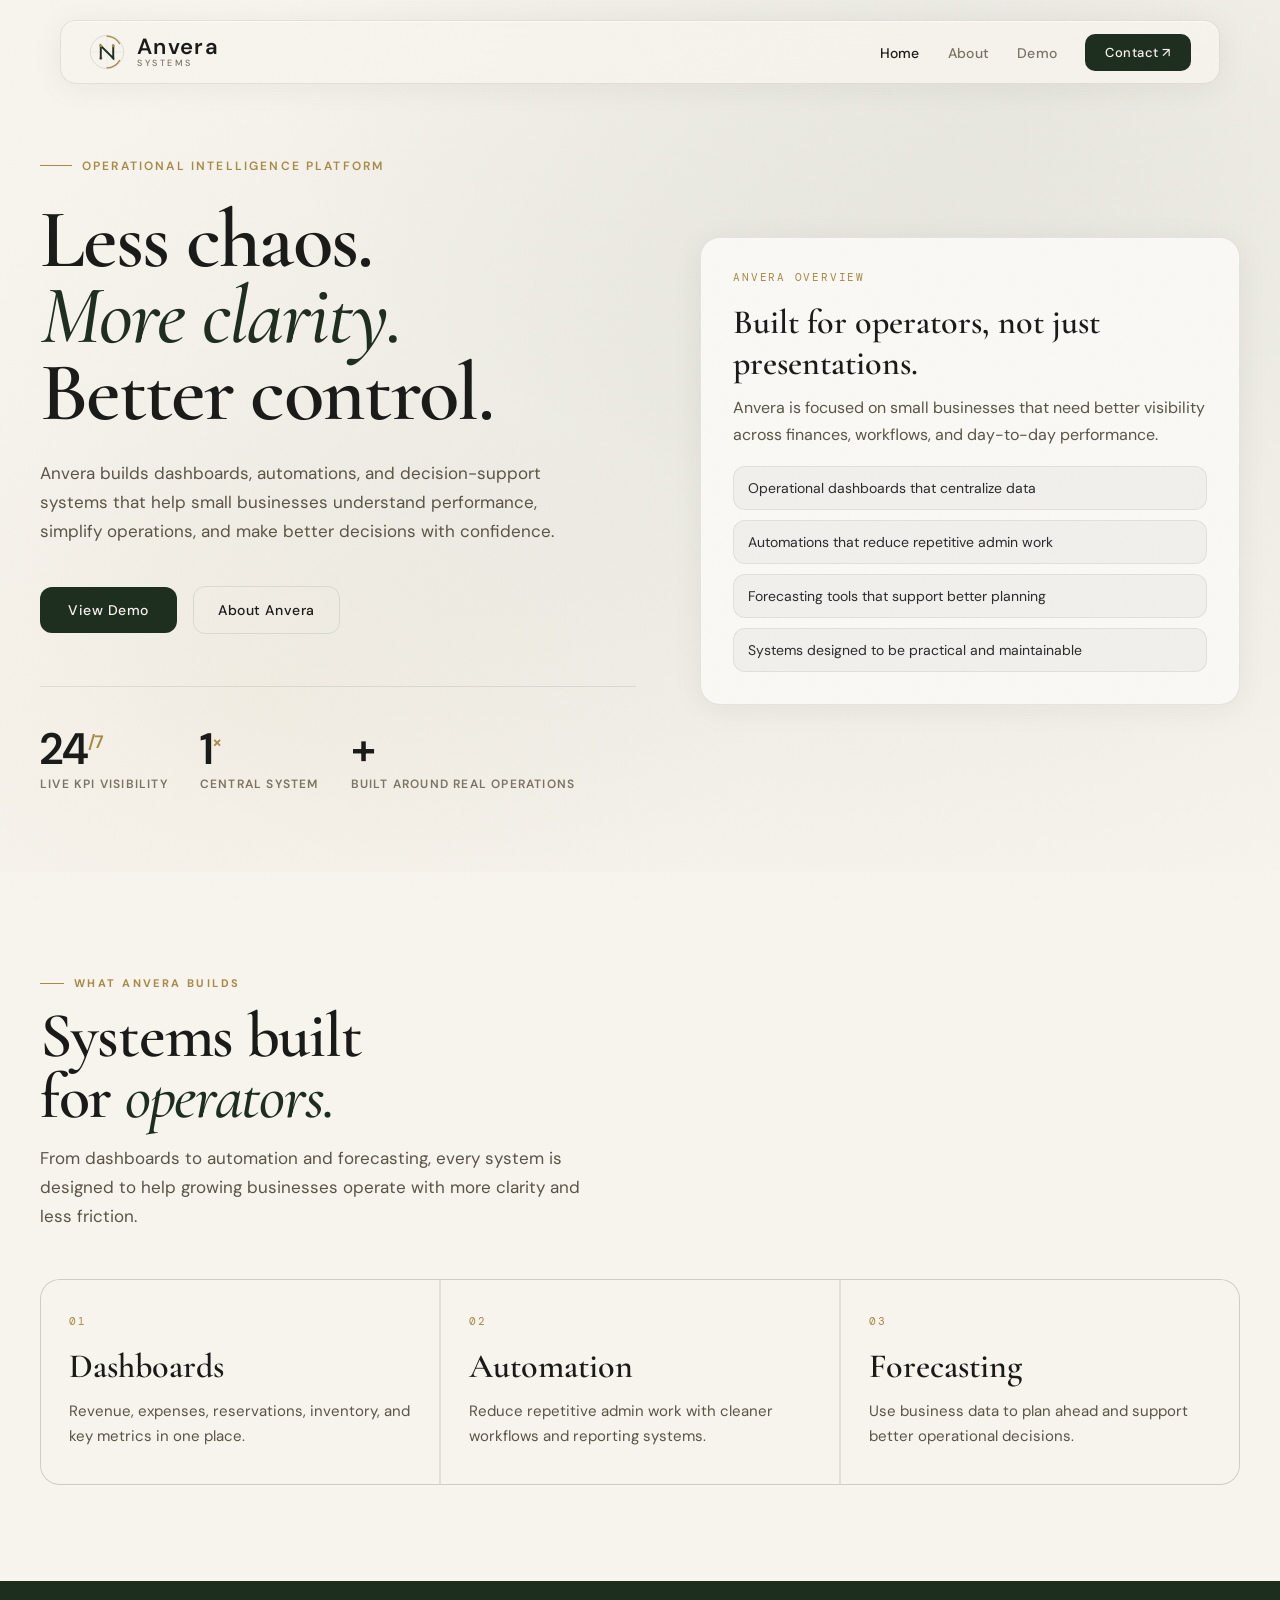
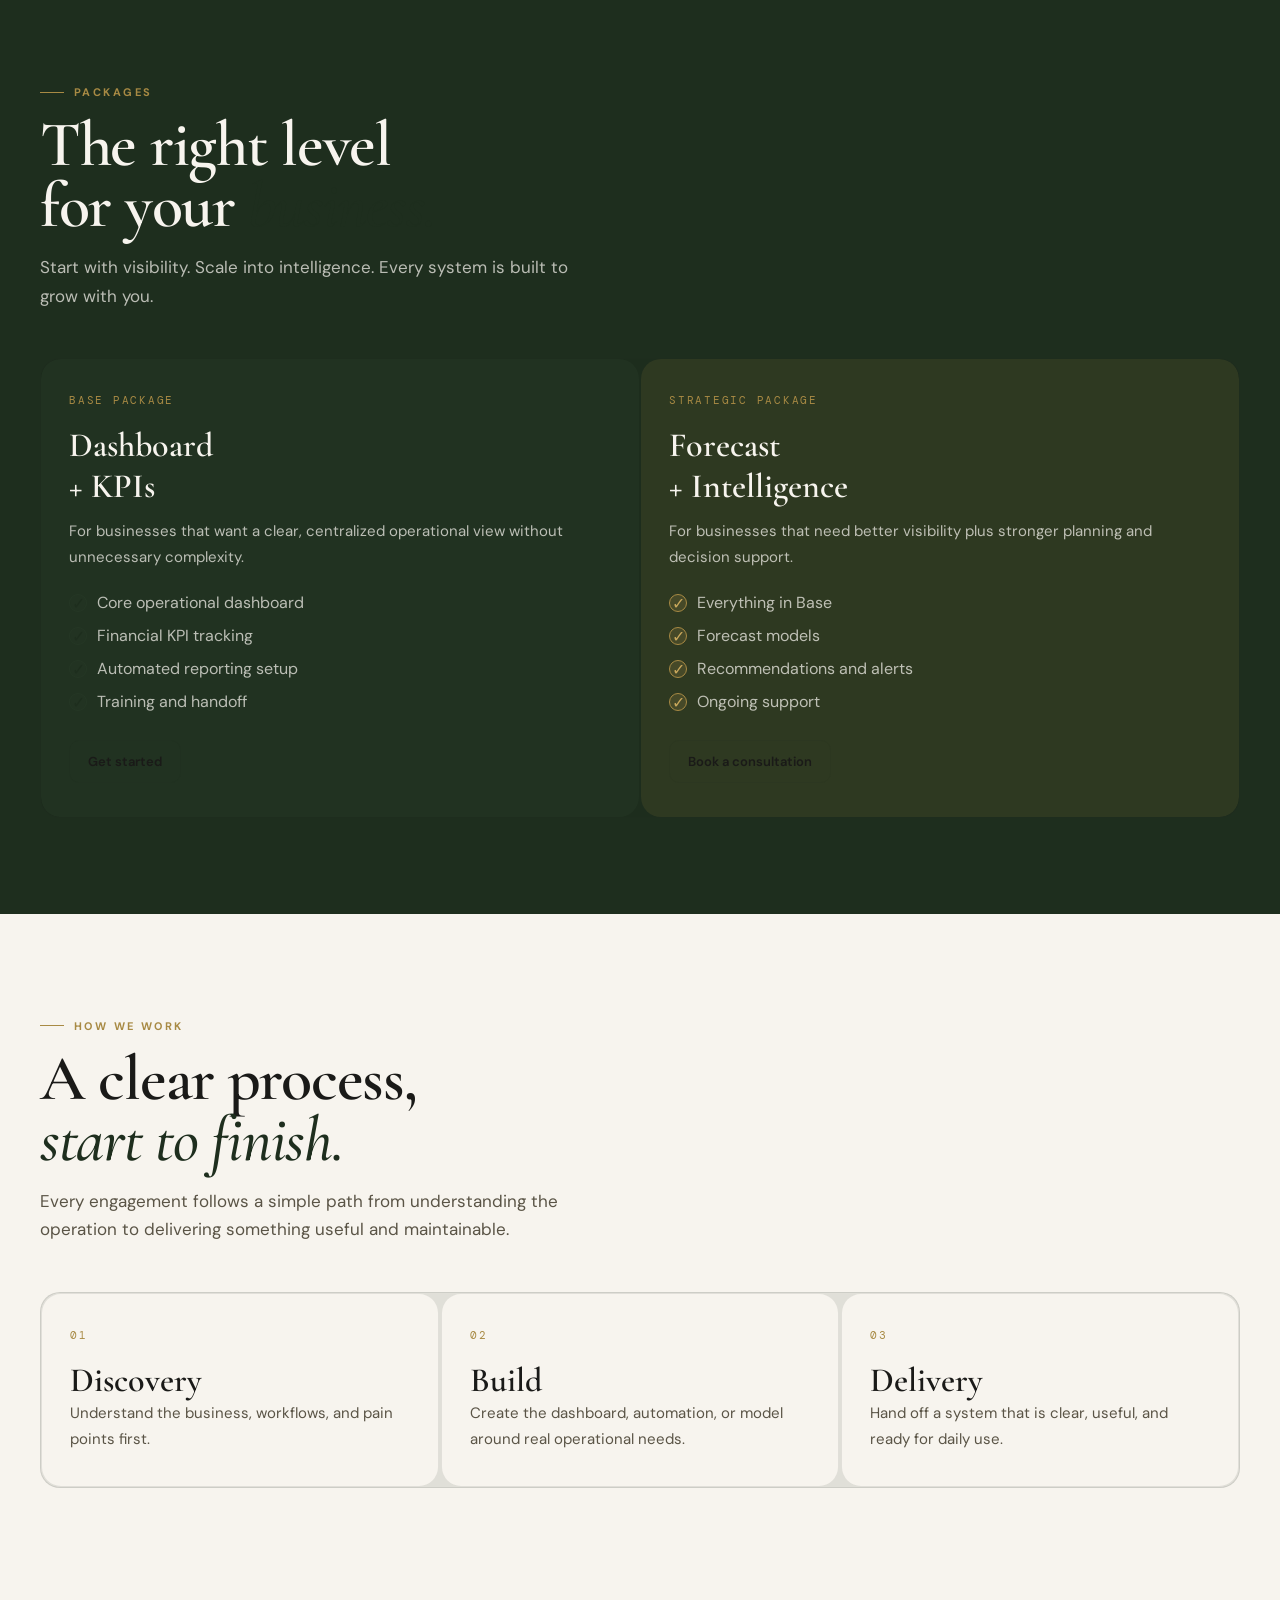
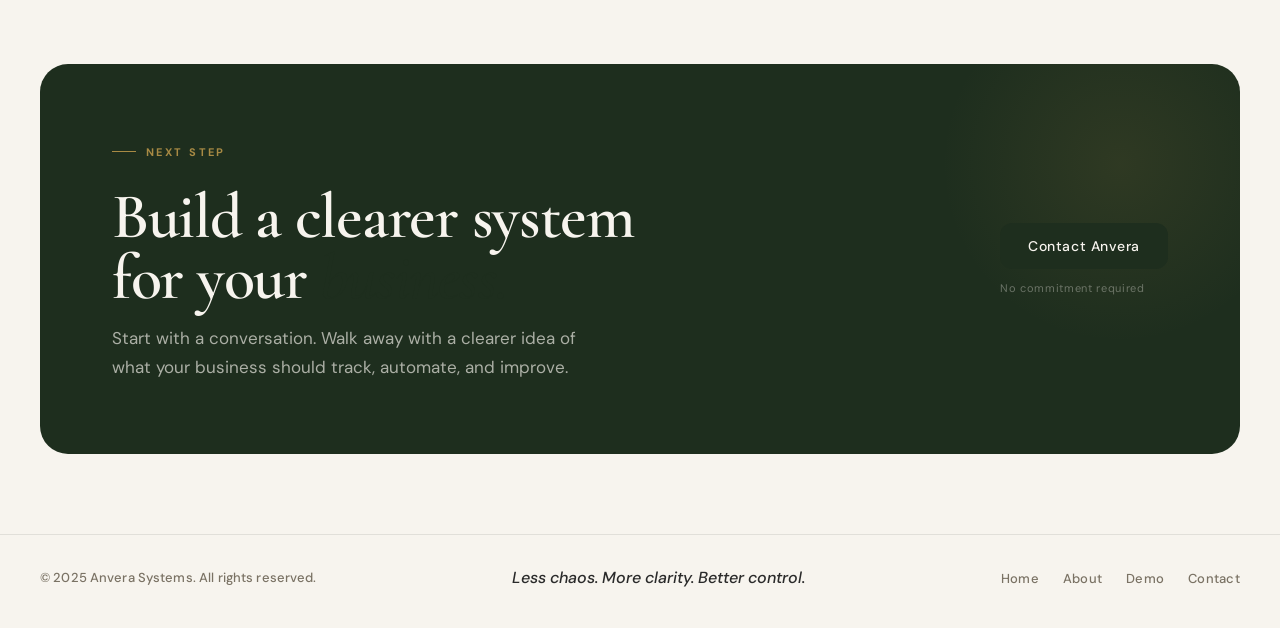
==== commit c99ae053: "Add files via upload" ====
--- a/index.html
+++ b/index.html
@@ -3,1649 +3,179 @@
 <head>
   <meta charset="UTF-8" />
   <meta name="viewport" content="width=device-width, initial-scale=1.0" />
-  <title>Anvera Systems — Operational Intelligence for Growing Businesses</title>
+  <title>Anvera Systems — Home</title>
   <link rel="preconnect" href="https://fonts.googleapis.com">
   <link rel="preconnect" href="https://fonts.gstatic.com" crossorigin>
   <link href="https://fonts.googleapis.com/css2?family=Cormorant+Garamond:ital,wght@0,400;0,500;0,600;1,400;1,500;1,600&family=DM+Sans:wght@400;500;600;700&family=DM+Mono:wght@300;400&display=swap" rel="stylesheet">
-  <style>
-    :root {
-      --cream: #f7f4ee;
-      --cream-2: #ede9e0;
-      --forest: #1e2e1e;
-      --forest-mid: #2c3f2c;
-      --forest-light: #3d5c3a;
-      --gold: #a88a44;
-      --gold-light: #c9a85c;
-      --gold-pale: #e8d9b4;
-      --charcoal: #2a2a2a;
-      --ink: #1a1a18;
-      --muted: #7a7264;
-      --muted-light: #9e9688;
-      --border: rgba(30,46,30,0.1);
-      --border-gold: rgba(168,138,68,0.2);
-      --glass: rgba(247,244,238,0.85);
-      --shadow-soft: 0 4px 32px rgba(26,26,24,0.06);
-      --shadow-med: 0 12px 48px rgba(26,26,24,0.1);
-      --shadow-strong: 0 24px 80px rgba(26,26,24,0.14);
-    }
-
-    *, *::before, *::after { box-sizing: border-box; margin: 0; padding: 0; }
-
-    html { scroll-behavior: smooth; }
-
-    body {
-      font-family: 'DM Sans', sans-serif;
-      background-color: var(--cream);
-      color: var(--ink);
-      overflow-x: hidden;
-      -webkit-font-smoothing: antialiased;
-    }
-
-    /* NOISE TEXTURE OVERLAY */
-    body::before {
-      content: '';
-      position: fixed;
-      inset: 0;
-      background-image: url("data:image/svg+xml,%3Csvg viewBox='0 0 512 512' xmlns='http://www.w3.org/2000/svg'%3E%3Cfilter id='n'%3E%3CfeTurbulence type='fractalNoise' baseFrequency='0.75' numOctaves='4' stitchTiles='stitch'/%3E%3C/filter%3E%3Crect width='512' height='512' filter='url(%23n)' opacity='0.03'/%3E%3C/svg%3E");
-      background-size: 200px;
-      pointer-events: none;
-      z-index: 1000;
-      opacity: 0.5;
-    }
-
-    .container {
-      width: min(1200px, calc(100% - 56px));
-      margin: 0 auto;
-    }
-
-    /* ─── NAVBAR ─── */
-    header {
-      position: fixed;
-      top: 0; left: 0; right: 0;
-      z-index: 100;
-      padding: 0;
-    }
-
-    .nav-inner {
-      margin: 20px auto;
-      width: min(1160px, calc(100% - 56px));
-      display: flex;
-      align-items: center;
-      justify-content: space-between;
-      padding: 0 28px;
-      height: 64px;
-      background: var(--glass);
-      backdrop-filter: blur(16px) saturate(1.4);
-      border: 1px solid var(--border);
-      border-radius: 16px;
-      box-shadow: var(--shadow-soft), inset 0 1px 0 rgba(255,255,255,0.6);
-    }
-
-    .brand {
-      display: flex; align-items: center; gap: 12px;
-      text-decoration: none; color: inherit;
-    }
-
-    .brand-mark {
-      width: 36px; height: 36px;
-      position: relative;
-    }
-
-    .brand-mark svg { width: 100%; height: 100%; }
-
-    .brand-wordmark {
-      display: flex; flex-direction: column; gap: 1px;
-    }
-
-    .brand-name {
-      font-family: 'DM Sans', sans-serif;
-      font-size: 22px; font-weight: 600;
-      letter-spacing: 0.06em;
-      color: var(--ink); line-height: 1;
-    }
-
-    .brand-tagline {
-      font-size: 9px; font-weight: 500;
-      letter-spacing: 0.28em;
-      text-transform: uppercase;
-      color: var(--muted); line-height: 1;
-    }
-
-    nav ul {
-      display: flex; align-items: center;
-      gap: 32px; list-style: none;
-    }
-
-    nav ul a {
-      font-size: 14px; font-weight: 500;
-      letter-spacing: 0.02em;
-      color: var(--muted);
-      text-decoration: none;
-      transition: color 0.2s;
-    }
-
-    nav ul a:hover { color: var(--ink); }
-
-    .nav-cta {
-      display: inline-flex; align-items: center; gap: 8px;
-      padding: 10px 20px;
-      background: var(--forest);
-      color: var(--cream) !important;
-      border-radius: 10px;
-      font-size: 13px; font-weight: 500;
-      letter-spacing: 0.04em;
-      text-decoration: none;
-      transition: background 0.2s, transform 0.15s;
-    }
-
-    .nav-cta:hover { background: var(--forest-light); transform: translateY(-1px); }
-
-    /* ─── HERO ─── */
-    .hero {
-      min-height: 100vh;
-      display: flex; flex-direction: column;
-      justify-content: center;
-      padding: 140px 0 80px;
-      position: relative;
-      overflow: hidden;
-    }
-
-    .hero-bg {
-      position: absolute; inset: 0;
-      background:
-        radial-gradient(ellipse 70% 60% at 65% 50%, rgba(44,63,44,0.07), transparent),
-        radial-gradient(ellipse 40% 40% at 20% 80%, rgba(168,138,68,0.06), transparent),
-        radial-gradient(ellipse 60% 50% at 80% 10%, rgba(30,46,30,0.05), transparent);
-      pointer-events: none;
-    }
-
-    .hero-grid {
-      display: grid;
-      grid-template-columns: 1fr 1fr;
-      gap: 64px;
-      align-items: center;
-      position: relative;
-      z-index: 1;
-    }
-
-    .hero-eyebrow {
-      display: inline-flex; align-items: center; gap: 10px;
-      margin-bottom: 28px;
-    }
-
-    .hero-eyebrow-line {
-      width: 32px; height: 1px;
-      background: var(--gold);
-    }
-
-    .hero-eyebrow span {
-      font-size: 12px; font-weight: 600;
-      letter-spacing: 0.18em;
-      text-transform: uppercase;
-      color: var(--gold);
-    }
-
-    .hero h1 {
-      font-family: 'Cormorant Garamond', serif;
-      font-size: clamp(56px, 6.5vw, 92px);
-      font-weight: 600;
-      line-height: 0.92;
-      letter-spacing: -0.02em;
-      color: var(--ink);
-      margin-bottom: 28px;
-    }
-
-    .hero h1 em {
-      font-style: italic;
-      font-weight: 500;
-      color: var(--forest);
-    }
-
-    .hero-desc {
-      font-size: 17px; font-weight: 400;
-      line-height: 1.75;
-      color: #5a5446;
-      max-width: 460px;
-      margin-bottom: 40px;
-    }
-
-    .hero-actions {
-      display: flex; align-items: center; gap: 16px;
-      flex-wrap: wrap;
-    }
-
-    .btn-primary {
-      display: inline-flex; align-items: center; gap: 10px;
-      padding: 14px 28px;
-      background: var(--forest);
-      color: var(--cream);
-      border-radius: 12px;
-      font-size: 14px; font-weight: 500;
-      letter-spacing: 0.04em;
-      text-decoration: none;
-      transition: all 0.2s;
-      border: 1px solid transparent;
-    }
-
-    .btn-primary:hover {
-      background: var(--forest-light);
-      transform: translateY(-2px);
-      box-shadow: 0 8px 24px rgba(30,46,30,0.2);
-    }
-
-    .btn-secondary {
-      display: inline-flex; align-items: center; gap: 8px;
-      padding: 14px 24px;
-      background: transparent;
-      color: var(--ink);
-      border: 1px solid var(--border);
-      border-radius: 12px;
-      font-size: 14px; font-weight: 500;
-      letter-spacing: 0.04em;
-      text-decoration: none;
-      transition: all 0.2s;
-    }
-
-    .btn-secondary:hover {
-      background: rgba(30,46,30,0.04);
-      border-color: rgba(30,46,30,0.2);
-      transform: translateY(-1px);
-    }
-
-    .hero-metrics {
-      display: flex; gap: 32px;
-      margin-top: 52px;
-      padding-top: 40px;
-      border-top: 1px solid var(--border);
-    }
-
-    .metric-item { }
-
-    .metric-num {
-      font-family: 'Cormorant Garamond', serif;
-      font-size: 44px; font-weight: 600;
-      color: var(--ink); line-height: 1;
-      letter-spacing: -0.02em;
-    }
-
-    .metric-num sup {
-      font-size: 18px;
-      vertical-align: super;
-      color: var(--gold);
-    }
-
-    .metric-label {
-      font-size: 12px; font-weight: 600;
-      letter-spacing: 0.1em;
-      text-transform: uppercase;
-      color: var(--muted);
-      margin-top: 5px;
-    }
-
-    /* ─── DASHBOARD MOCKUP ─── */
-    .hero-visual {
-      position: relative;
-    }
-
-    .dash-glow {
-      position: absolute;
-      width: 80%; height: 60%;
-      bottom: -10%; left: 10%;
-      background: radial-gradient(ellipse, rgba(44,63,44,0.18), transparent 70%);
-      filter: blur(40px);
-      pointer-events: none;
-    }
-
-    .dash-frame {
-      position: relative;
-      background: #f0ede5;
-      border: 1px solid rgba(30,46,30,0.12);
-      border-radius: 20px;
-      padding: 16px;
-      box-shadow:
-        var(--shadow-strong),
-        inset 0 1px 0 rgba(255,255,255,0.7);
-    }
-
-    .dash-titlebar {
-      display: flex; align-items: center; gap: 8px;
-      padding: 0 4px 12px;
-      border-bottom: 1px solid var(--border);
-      margin-bottom: 14px;
-    }
-
-    .dash-dot {
-      width: 10px; height: 10px;
-      border-radius: 50%;
-    }
-
-    .dash-dot:nth-child(1) { background: #e57373; }
-    .dash-dot:nth-child(2) { background: #ffb74d; }
-    .dash-dot:nth-child(3) { background: #81c784; }
-
-    .dash-title-text {
-      font-family: 'DM Mono', monospace;
-      font-size: 10px;
-      color: var(--muted-light);
-      letter-spacing: 0.1em;
-      margin-left: 8px;
-    }
-
-    .dash-body {
-      display: grid;
-      grid-template-columns: 1.4fr 1fr;
-      grid-template-rows: auto auto auto;
-      gap: 10px;
-    }
-
-    .dash-card {
-      background: #faf8f4;
-      border: 1px solid rgba(30,46,30,0.07);
-      border-radius: 14px;
-      padding: 16px;
-      position: relative;
-      overflow: hidden;
-    }
-
-    .dash-card-label {
-      font-family: 'DM Mono', monospace;
-      font-size: 10px;
-      letter-spacing: 0.14em;
-      text-transform: uppercase;
-      color: var(--muted);
-      margin-bottom: 8px;
-      font-weight: 400;
-    }
-
-    .dash-card-value {
-      font-family: 'Cormorant Garamond', serif;
-      font-size: 34px;
-      font-weight: 600;
-      color: var(--ink);
-      line-height: 1;
-    }
-
-    .dash-card-sub {
-      font-size: 11px;
-      color: var(--forest-light);
-      margin-top: 5px;
-      font-weight: 600;
-      letter-spacing: 0.03em;
-    }
-
-    .dash-card-sub.neg { color: #b55c5c; }
-
-    /* Sparkline */
-    .sparkline {
-      margin-top: 12px;
-      height: 48px;
-      position: relative;
-    }
-
-    .sparkline svg { width: 100%; height: 100%; }
-
-    /* Main chart */
-    .dash-chart-card {
-      grid-column: 1 / 2;
-      grid-row: 2 / 4;
-      background: #faf8f4;
-      border: 1px solid rgba(30,46,30,0.07);
-      border-radius: 14px;
-      padding: 16px;
-    }
-
-    .chart-area {
-      margin-top: 14px;
-      height: 140px;
-      position: relative;
-    }
-
-    .chart-area svg { width: 100%; height: 100%; overflow: visible; }
-
-    /* Mini bars */
-    .mini-bars {
-      display: flex;
-      align-items: flex-end;
-      gap: 4px;
-      height: 52px;
-      margin-top: 10px;
-    }
-
-    .mini-bar {
-      flex: 1;
-      border-radius: 4px 4px 2px 2px;
-      background: linear-gradient(180deg, var(--forest-light), var(--forest));
-      opacity: 0.7;
-      transition: opacity 0.2s;
-    }
-
-    .mini-bar:hover { opacity: 1; }
-    .mini-bar.active { opacity: 1; background: linear-gradient(180deg, var(--gold-light), var(--gold)); }
-
-    /* Table */
-    .dash-table-card {
-      grid-column: 2 / 3;
-      grid-row: 2 / 4;
-      background: #faf8f4;
-      border: 1px solid rgba(30,46,30,0.07);
-      border-radius: 14px;
-      padding: 16px;
-    }
-
-    .dash-table {
-      width: 100%;
-      border-collapse: collapse;
-      font-size: 12px;
-      margin-top: 10px;
-      font-weight: 500;
-    }
-
-    .dash-table tr {
-      border-bottom: 1px solid rgba(30,46,30,0.07);
-    }
-
-    .dash-table tr:last-child { border-bottom: none; }
-
-    .dash-table td {
-      padding: 9px 0;
-      color: #3a3a32;
-    }
-
-    .dash-table td:last-child {
-      text-align: right;
-      font-family: 'DM Mono', monospace;
-      font-size: 11px;
-      font-weight: 400;
-    }
-
-    .dash-badge {
-      display: inline-block;
-      padding: 2px 7px;
-      border-radius: 4px;
-      font-size: 9px;
-      font-weight: 600;
-      letter-spacing: 0.06em;
-    }
-
-    .dash-badge.up { background: rgba(44,63,44,0.1); color: var(--forest); }
-    .dash-badge.warn { background: rgba(168,138,68,0.12); color: var(--gold); }
-
-    /* ─── DIVIDER ─── */
-    .section-divider {
-      height: 1px;
-      background: linear-gradient(90deg, transparent, var(--border-gold), transparent);
-      margin: 0;
-    }
-
-    /* ─── MARQUEE ─── */
-    .marquee-wrap {
-      padding: 24px 0;
-      overflow: hidden;
-      border-top: 1px solid var(--border);
-      border-bottom: 1px solid var(--border);
-      background: rgba(247,244,238,0.6);
-    }
-
-    .marquee-track {
-      display: flex;
-      gap: 64px;
-      animation: marquee 28s linear infinite;
-      white-space: nowrap;
-    }
-
-    .marquee-item {
-      display: flex; align-items: center; gap: 12px;
-      font-size: 12px; font-weight: 600;
-      letter-spacing: 0.16em;
-      text-transform: uppercase;
-      color: #6a6254;
-      flex-shrink: 0;
-    }
-
-    .marquee-dot {
-      width: 4px; height: 4px;
-      border-radius: 50%;
-      background: var(--gold);
-      flex-shrink: 0;
-    }
-
-    @keyframes marquee {
-      from { transform: translateX(0); }
-      to { transform: translateX(-50%); }
-    }
-
-    /* ─── SECTIONS ─── */
-    section { padding: 96px 0; }
-
-    .section-label {
-      display: inline-flex; align-items: center; gap: 10px;
-      margin-bottom: 16px;
-    }
-
-    .section-label-line {
-      width: 24px; height: 1px;
-      background: var(--gold);
-    }
-
-    .section-label span {
-      font-size: 11px; font-weight: 700;
-      letter-spacing: 0.22em;
-      text-transform: uppercase;
-      color: var(--gold);
-    }
-
-    h2 {
-      font-family: 'Cormorant Garamond', serif;
-      font-size: clamp(40px, 5vw, 66px);
-      font-weight: 600;
-      line-height: 0.95;
-      letter-spacing: -0.02em;
-      color: var(--ink);
-    }
-
-    h2 em { font-style: italic; font-weight: 500; color: var(--forest); }
-
-    .section-intro {
-      font-size: 17px; line-height: 1.7;
-      color: #5a5446;
-      max-width: 500px;
-    }
-
-    /* ─── SOLUTIONS ─── */
-    .solutions-header {
-      display: grid;
-      grid-template-columns: 1fr 1fr;
-      gap: 64px;
-      align-items: end;
-      margin-bottom: 64px;
-    }
-
-    .solutions-grid {
-      display: grid;
-      grid-template-columns: repeat(3, 1fr);
-      gap: 2px;
-      background: var(--border);
-      border: 1px solid var(--border);
-      border-radius: 20px;
-      overflow: hidden;
-    }
-
-    .solution-card {
-      background: var(--cream);
-      padding: 40px 32px;
-      position: relative;
-      transition: background 0.3s;
-    }
-
-    .solution-card:hover {
-      background: #f0ede4;
-    }
-
-    .sol-number {
-      font-family: 'DM Mono', monospace;
-      font-size: 11px;
-      font-weight: 400;
-      letter-spacing: 0.16em;
-      color: var(--gold);
-      margin-bottom: 24px;
-    }
-
-    .sol-icon {
-      width: 48px; height: 48px;
-      border-radius: 12px;
-      background: rgba(30,46,30,0.06);
-      border: 1px solid rgba(30,46,30,0.1);
-      display: flex; align-items: center; justify-content: center;
-      margin-bottom: 20px;
-      color: var(--forest);
-    }
-
-    .sol-icon svg { width: 22px; height: 22px; }
-
-    .solution-card h3 {
-      font-family: 'Cormorant Garamond', serif;
-      font-size: 30px; font-weight: 600;
-      color: var(--ink);
-      margin-bottom: 12px;
-    }
-
-    .solution-card p {
-      font-size: 15px; line-height: 1.7;
-      color: #5a5446;
-    }
-
-    .sol-detail {
-      margin-top: 20px;
-      padding-top: 20px;
-      border-top: 1px solid var(--border);
-      font-size: 12px;
-      font-weight: 500;
-      color: var(--muted);
-      letter-spacing: 0.04em;
-      line-height: 1.9;
-    }
-
-    /* ─── PACKAGES ─── */
-    #packages { background: var(--forest); color: var(--cream); }
-
-    .packages-label .section-label-line { background: var(--gold-pale); }
-    .packages-label .section-label span { color: var(--gold-pale); }
-    .packages-label h2 { color: var(--cream); }
-    .packages-label h2 em { color: var(--gold-light); }
-    .packages-label .section-intro { color: rgba(247,244,238,0.6); }
-
-    .packages-layout {
-      display: grid;
-      grid-template-columns: 1fr 1fr;
-      gap: 2px;
-      background: rgba(255,255,255,0.06);
-      border: 1px solid rgba(255,255,255,0.08);
-      border-radius: 24px;
-      overflow: hidden;
-      margin-top: 56px;
-    }
-
-    .package-card {
-      padding: 52px 44px;
-      background: rgba(44,63,44,0.3);
-      position: relative;
-      transition: background 0.3s;
-    }
-
-    .package-card.featured {
-      background: rgba(168,138,68,0.12);
-    }
-
-    .package-card:hover { background: rgba(44,63,44,0.5); }
-    .package-card.featured:hover { background: rgba(168,138,68,0.2); }
-
-    .pkg-tier {
-      font-size: 11px; font-weight: 700;
-      letter-spacing: 0.22em;
-      text-transform: uppercase;
-      color: rgba(247,244,238,0.45);
-      margin-bottom: 8px;
-    }
-
-    .pkg-tier.gold-tier { color: var(--gold-light); }
-
-    .package-card h3 {
-      font-family: 'Cormorant Garamond', serif;
-      font-size: 42px; font-weight: 600;
-      line-height: 0.95;
-      color: var(--cream);
-      margin-bottom: 16px;
-    }
-
-    .package-card .pkg-desc {
-      font-size: 15px; line-height: 1.65;
-      color: rgba(247,244,238,0.65);
-      margin-bottom: 32px;
-    }
-
-    .pkg-features {
-      list-style: none;
-      display: grid;
-      gap: 14px;
-      margin-bottom: 40px;
-    }
-
-    .pkg-features li {
-      font-size: 15px;
-      color: rgba(247,244,238,0.82);
-      display: flex; align-items: flex-start; gap: 12px;
-      line-height: 1.4;
-    }
-
-    .pkg-check {
-      width: 18px; height: 18px;
-      border-radius: 50%;
-      background: rgba(44,63,44,0.5);
-      border: 1px solid rgba(44,63,44,0.8);
-      display: flex; align-items: center; justify-content: center;
-      flex-shrink: 0;
-      margin-top: 1px;
-    }
-
-    .pkg-check.gold { background: rgba(168,138,68,0.2); border-color: var(--gold); }
-
-    .pkg-check svg { width: 10px; height: 10px; color: var(--forest-light); }
-    .pkg-check.gold svg { color: var(--gold-light); }
-
-    .btn-pkg-primary {
-      display: inline-flex; align-items: center; gap: 8px;
-      padding: 14px 28px;
-      background: var(--gold);
-      color: var(--cream);
-      border-radius: 12px;
-      font-size: 13px; font-weight: 600;
-      letter-spacing: 0.06em;
-      text-decoration: none;
-      transition: all 0.2s;
-    }
-
-    .btn-pkg-primary:hover {
-      background: var(--gold-light);
-      transform: translateY(-1px);
-      box-shadow: 0 8px 24px rgba(168,138,68,0.3);
-    }
-
-    .btn-pkg-secondary {
-      display: inline-flex; align-items: center; gap: 8px;
-      padding: 14px 28px;
-      background: transparent;
-      color: rgba(247,244,238,0.7);
-      border: 1px solid rgba(255,255,255,0.12);
-      border-radius: 12px;
-      font-size: 13px; font-weight: 500;
-      letter-spacing: 0.04em;
-      text-decoration: none;
-      transition: all 0.2s;
-    }
-
-    .btn-pkg-secondary:hover {
-      background: rgba(255,255,255,0.05);
-      color: var(--cream);
-      border-color: rgba(255,255,255,0.22);
-    }
-
-    /* ─── PROCESS ─── */
-    .process-grid {
-      display: grid;
-      grid-template-columns: repeat(6, 1fr);
-      gap: 2px;
-      background: var(--border);
-      border: 1px solid var(--border);
-      border-radius: 20px;
-      overflow: hidden;
-      margin-top: 56px;
-    }
-
-    .process-step {
-      background: var(--cream);
-      padding: 32px 24px;
-      position: relative;
-      transition: background 0.3s;
-    }
-
-    .process-step:hover { background: #f0ede4; }
-
-    .step-num {
-      font-family: 'DM Mono', monospace;
-      font-size: 11px;
-      font-weight: 400;
-      letter-spacing: 0.14em;
-      color: var(--gold);
-      margin-bottom: 20px;
-    }
-
-    .process-step h4 {
-      font-family: 'Cormorant Garamond', serif;
-      font-size: 22px; font-weight: 600;
-      color: var(--ink);
-      margin-bottom: 8px;
-    }
-
-    .process-step p {
-      font-size: 13px; line-height: 1.65;
-      color: #5a5446;
-    }
-
-    /* ─── ABOUT ─── */
-    .about-inner {
-      display: grid;
-      grid-template-columns: 1fr 1fr;
-      gap: 96px;
-      align-items: center;
-    }
-
-    .about-principles {
-      margin-top: 40px;
-      display: grid;
-      gap: 1px;
-      background: var(--border);
-      border: 1px solid var(--border);
-      border-radius: 16px;
-      overflow: hidden;
-    }
-
-    .principle {
-      background: var(--cream);
-      padding: 20px 24px;
-      display: flex; align-items: center; gap: 16px;
-      transition: background 0.2s;
-    }
-
-    .principle:hover { background: #f0ede4; }
-
-    .principle-icon {
-      width: 32px; height: 32px;
-      border-radius: 8px;
-      background: rgba(30,46,30,0.06);
-      border: 1px solid rgba(30,46,30,0.08);
-      display: flex; align-items: center; justify-content: center;
-      flex-shrink: 0;
-      color: var(--forest);
-    }
-
-    .principle-icon svg { width: 14px; height: 14px; }
-
-    .principle-text {
-      font-size: 15px;
-      font-weight: 500;
-      color: var(--charcoal);
-    }
-
-    .about-visual {
-      position: relative;
-    }
-
-    .about-quote-card {
-      background: var(--forest);
-      color: var(--cream);
-      border-radius: 24px;
-      padding: 48px;
-      position: relative;
-      overflow: hidden;
-    }
-
-    .about-quote-card::before {
-      content: '';
-      position: absolute;
-      top: -40px; right: -40px;
-      width: 200px; height: 200px;
-      border-radius: 50%;
-      background: radial-gradient(circle, rgba(168,138,68,0.15), transparent 70%);
-    }
-
-    .quote-mark {
-      font-family: 'Cormorant Garamond', serif;
-      font-size: 80px; font-weight: 300;
-      line-height: 0.6;
-      color: var(--gold);
-      margin-bottom: 16px;
-      display: block;
-    }
-
-    .about-quote-card blockquote {
-      font-family: 'Cormorant Garamond', serif;
-      font-size: 28px; font-weight: 500;
-      line-height: 1.35;
-      color: var(--cream);
-      font-style: italic;
-      margin-bottom: 24px;
-    }
-
-    .quote-attribution {
-      font-size: 12px;
-      font-weight: 600;
-      letter-spacing: 0.14em;
-      text-transform: uppercase;
-      color: rgba(247,244,238,0.45);
-    }
-
-    .about-tools {
-      margin-top: 24px;
-      background: rgba(30,46,30,0.06);
-      border: 1px solid var(--border);
-      border-radius: 16px;
-      padding: 24px;
-    }
-
-    .tools-label {
-      font-size: 11px; font-weight: 700;
-      letter-spacing: 0.18em;
-      text-transform: uppercase;
-      color: var(--muted);
-      margin-bottom: 16px;
-    }
-
-    .tools-list {
-      display: flex; flex-wrap: wrap; gap: 8px;
-    }
-
-    .tool-tag {
-      display: inline-flex; align-items: center;
-      padding: 6px 13px;
-      background: rgba(30,46,30,0.06);
-      border: 1px solid rgba(30,46,30,0.12);
-      border-radius: 6px;
-      font-family: 'DM Mono', monospace;
-      font-size: 12px;
-      font-weight: 400;
-      color: var(--charcoal);
-    }
-
-    /* ─── CTA ─── */
-    .cta-section {
-      padding: 80px 0;
-    }
-
-    .cta-inner {
-      background: var(--forest);
-      border-radius: 28px;
-      padding: 72px;
-      display: grid;
-      grid-template-columns: 1fr auto;
-      gap: 48px;
-      align-items: center;
-      position: relative;
-      overflow: hidden;
-    }
-
-    .cta-inner::before {
-      content: '';
-      position: absolute;
-      top: -80px; right: -60px;
-      width: 360px; height: 360px;
-      border-radius: 50%;
-      background: radial-gradient(circle, rgba(168,138,68,0.12), transparent 70%);
-    }
-
-    .cta-inner::after {
-      content: '';
-      position: absolute;
-      bottom: -60px; left: 200px;
-      width: 240px; height: 240px;
-      border-radius: 50%;
-      background: radial-gradient(circle, rgba(44,63,44,0.4), transparent 70%);
-    }
-
-    .cta-text { position: relative; z-index: 1; }
-
-    .cta-text .section-label-line { background: var(--gold); }
-    .cta-text .section-label span { color: var(--gold); }
-
-    .cta-text h2 {
-      font-size: clamp(36px, 4vw, 60px);
-      font-weight: 600;
-      color: var(--cream);
-      margin-top: 12px; margin-bottom: 16px;
-    }
-
-    .cta-text h2 em { color: var(--gold-light); font-weight: 500; }
-
-    .cta-text p {
-      font-size: 17px; line-height: 1.65;
-      color: rgba(247,244,238,0.65);
-      max-width: 500px;
-    }
-
-    .cta-action {
-      position: relative; z-index: 1;
-      display: flex; flex-direction: column; gap: 12px;
-      align-items: flex-start;
-      flex-shrink: 0;
-    }
-
-    .btn-cta {
-      display: inline-flex; align-items: center; gap: 10px;
-      padding: 16px 32px;
-      background: var(--gold);
-      color: var(--cream);
-      border-radius: 14px;
-      font-size: 15px; font-weight: 600;
-      letter-spacing: 0.04em;
-      text-decoration: none;
-      transition: all 0.2s;
-      white-space: nowrap;
-    }
-
-    .btn-cta:hover {
-      background: var(--gold-light);
-      transform: translateY(-2px);
-      box-shadow: 0 12px 32px rgba(168,138,68,0.35);
-    }
-
-    .cta-note {
-      font-size: 11px;
-      color: rgba(247,244,238,0.35);
-      letter-spacing: 0.06em;
-    }
-
-    /* ─── FOOTER ─── */
-    footer {
-      padding: 32px 0 40px;
-      border-top: 1px solid var(--border);
-    }
-
-    .footer-inner {
-      display: flex;
-      align-items: center;
-      justify-content: space-between;
-      gap: 24px;
-    }
-
-    .footer-copy {
-      font-size: 13px;
-      font-weight: 500;
-      color: var(--muted);
-      letter-spacing: 0.01em;
-    }
-
-    .footer-tagline {
-      font-family: 'Cormorant Garamond', serif;
-      font-size: 16px;
-      font-weight: 500;
-      font-style: italic;
-      color: var(--charcoal);
-    }
-
-    .footer-links {
-      display: flex; gap: 24px; list-style: none;
-    }
-
-    .footer-links a {
-      font-size: 13px;
-      font-weight: 500;
-      color: var(--muted);
-      text-decoration: none;
-      letter-spacing: 0.02em;
-      transition: color 0.2s;
-    }
-
-    .footer-links a:hover { color: var(--ink); }
-
-    /* ─── SCROLL REVEAL ─── */
-    .reveal {
-      opacity: 0;
-      transform: translateY(24px);
-      transition: opacity 0.7s ease, transform 0.7s ease;
-    }
-
-    .reveal.visible {
-      opacity: 1;
-      transform: none;
-    }
-
-    .reveal-delay-1 { transition-delay: 0.1s; }
-    .reveal-delay-2 { transition-delay: 0.2s; }
-    .reveal-delay-3 { transition-delay: 0.3s; }
-    .reveal-delay-4 { transition-delay: 0.4s; }
-
-    /* ─── RESPONSIVE ─── */
-    @media (max-width: 960px) {
-      .hero-grid,
-      .solutions-header,
-      .about-inner,
-      .cta-inner {
-        grid-template-columns: 1fr;
-        gap: 48px;
-      }
-
-      .hero-visual { display: none; }
-
-      .solutions-grid,
-      .process-grid {
-        grid-template-columns: 1fr;
-      }
-
-      .packages-layout {
-        grid-template-columns: 1fr;
-      }
-
-      nav ul { display: none; }
-
-      .cta-inner {
-        padding: 48px 32px;
-      }
-
-      .footer-inner { flex-direction: column; gap: 16px; text-align: center; }
-      .footer-links { justify-content: center; }
-    }
-
-    @media (max-width: 600px) {
-      .hero-metrics { flex-direction: column; gap: 20px; }
-    }
-  </style>
+  <link rel="stylesheet" href="style.css">
 </head>
 <body>
 
-  <!-- NAVBAR -->
-  <header>
-    <div class="nav-inner">
-      <a href="#" class="brand">
-        <div class="brand-mark">
-          <svg width="44" height="44" viewBox="0 0 52 52" fill="none" xmlns="http://www.w3.org/2000/svg">
-            <circle cx="26" cy="26" r="24" stroke="rgba(30,46,30,0.18)" stroke-width="1" fill="none"/>
-            <line x1="26" y1="4" x2="26" y2="48" stroke="rgba(30,46,30,0.12)" stroke-width="0.6"/>
-            <line x1="4" y1="26" x2="48" y2="26" stroke="rgba(30,46,30,0.12)" stroke-width="0.6"/>
-            <path d="M26 3 A23 23 0 0 1 44.3 14" stroke="#a88a44" stroke-width="1.8" fill="none" stroke-linecap="round"/>
-            <path d="M44.3 38 A23 23 0 0 1 26 49" stroke="#a88a44" stroke-width="1.8" fill="none" stroke-linecap="round"/>
-            <path d="M17 35 L17 17 L35 35 L35 17" stroke="#1e2e1e" stroke-width="2.8" fill="none" stroke-linecap="square" stroke-linejoin="miter"/>
-            <circle cx="17" cy="17" r="2.2" fill="#a88a44"/>
-            <circle cx="35" cy="17" r="2.2" fill="#a88a44"/>
-            <circle cx="17" cy="35" r="2.2" fill="rgba(30,46,30,0.35)"/>
-            <circle cx="35" cy="35" r="2.2" fill="rgba(30,46,30,0.35)"/>
-            <circle cx="26" cy="26" r="1.5" fill="#2c3f2c"/>
-          </svg>
-        </div>
-        <div class="brand-wordmark">
-          <span class="brand-name">Anvera</span>
-          <span class="brand-tagline">Systems</span>
-        </div>
-      </a>
-      <nav>
-        <ul>
-          <li><a href="#solutions">Solutions</a></li>
-          <li><a href="#packages">Packages</a></li>
-          <li><a href="#process">Process</a></li>
-          <li><a href="#about">About</a></li>
-          <li><a href="#contact" class="nav-cta">Book a Call ↗</a></li>
-        </ul>
-      </nav>
-    </div>
-  </header>
+<header>
+  <div class="nav-inner">
+    <a href="index.html" class="brand">
+      <div class="brand-mark"><svg width="44" height="44" viewBox="0 0 52 52" fill="none" xmlns="http://www.w3.org/2000/svg">
+  <circle cx="26" cy="26" r="24" stroke="rgba(30,46,30,0.18)" stroke-width="1" fill="none"/>
+  <line x1="26" y1="4" x2="26" y2="48" stroke="rgba(30,46,30,0.12)" stroke-width="0.6"/>
+  <line x1="4" y1="26" x2="48" y2="26" stroke="rgba(30,46,30,0.12)" stroke-width="0.6"/>
+  <path d="M26 3 A23 23 0 0 1 44.3 14" stroke="#a88a44" stroke-width="1.8" fill="none" stroke-linecap="round"/>
+  <path d="M44.3 38 A23 23 0 0 1 26 49" stroke="#a88a44" stroke-width="1.8" fill="none" stroke-linecap="round"/>
+  <path d="M17 35 L17 17 L35 35 L35 17" stroke="#1e2e1e" stroke-width="2.8" fill="none" stroke-linecap="square" stroke-linejoin="miter"/>
+  <circle cx="17" cy="17" r="2.2" fill="#a88a44"/>
+  <circle cx="35" cy="17" r="2.2" fill="#a88a44"/>
+  <circle cx="17" cy="35" r="2.2" fill="rgba(30,46,30,0.35)"/>
+  <circle cx="35" cy="35" r="2.2" fill="rgba(30,46,30,0.35)"/>
+  <circle cx="26" cy="26" r="1.5" fill="#2c3f2c"/>
+</svg></div>
+      <div class="brand-wordmark"><span class="brand-name">Anvera</span><span class="brand-tagline">Systems</span></div>
+    </a>
+    <nav>
+      <ul>
+        <li><a href="index.html" class="active">Home</a></li>
+        <li><a href="about.html" class="">About</a></li>
+        <li><a href="demo.html" class="">Demo</a></li>
+        <li><a href="contact.html" class=" nav-cta">Contact ↗</a></li>
+      </ul>
+    </nav>
+  </div>
+</header>
 
-  <main>
+<main>
 
-    <!-- HERO -->
-    <section class="hero">
-      <div class="hero-bg"></div>
-      <div class="container hero-grid">
-        <div>
-          <div class="hero-eyebrow reveal">
-            <div class="hero-eyebrow-line"></div>
-            <span>Operational intelligence platform</span>
-          </div>
-          <h1 class="reveal reveal-delay-1">
-            Less chaos.<br><em>More clarity.</em><br>Better control.
-          </h1>
-          <p class="hero-desc reveal reveal-delay-2">
-            Anvera builds dashboards, automations, and decision-support systems that help small businesses understand their performance and operate with confidence.
-          </p>
-          <div class="hero-actions reveal reveal-delay-3">
-            <a href="#packages" class="btn-primary">View Packages
-              <svg width="14" height="14" viewBox="0 0 14 14" fill="none"><path d="M2 7h10M7 2l5 5-5 5" stroke="currentColor" stroke-width="1.5" stroke-linecap="round" stroke-linejoin="round"/></svg>
-            </a>
-            <a href="#solutions" class="btn-secondary">See How It Works</a>
-          </div>
-          <div class="hero-metrics reveal reveal-delay-4">
-            <div class="metric-item">
-              <div class="metric-num">24<sup>/7</sup></div>
-              <div class="metric-label">Live KPI visibility</div>
-            </div>
-            <div class="metric-item">
-              <div class="metric-num">−60<sup>%</sup></div>
-              <div class="metric-label">Reporting time</div>
-            </div>
-            <div class="metric-item">
-              <div class="metric-num">1<sup>×</sup></div>
-              <div class="metric-label">Central system</div>
-            </div>
-          </div>
-        </div>
-
-        <!-- DASHBOARD MOCKUP -->
-        <div class="hero-visual reveal reveal-delay-2">
-          <div class="dash-glow"></div>
-          <div class="dash-frame">
-            <div class="dash-titlebar">
-              <div class="dash-dot"></div>
-              <div class="dash-dot"></div>
-              <div class="dash-dot"></div>
-              <span class="dash-title-text">Anvera — operations dashboard</span>
-            </div>
-            <div class="dash-body">
-
-              <!-- Top KPI cards -->
-              <div class="dash-card">
-                <div class="dash-card-label">Monthly Revenue</div>
-                <div class="dash-card-value">$128,400</div>
-                <div class="dash-card-sub">↑ 14.2% vs last month</div>
-                <div class="sparkline">
-                  <svg viewBox="0 0 140 48" preserveAspectRatio="none">
-                    <defs>
-                      <linearGradient id="sg1" x1="0" y1="0" x2="0" y2="1">
-                        <stop offset="0%" stop-color="#2c3f2c" stop-opacity="0.2"/>
-                        <stop offset="100%" stop-color="#2c3f2c" stop-opacity="0"/>
-                      </linearGradient>
-                    </defs>
-                    <path d="M0 38 L20 32 L40 35 L60 22 L80 27 L100 14 L120 10 L140 6" fill="none" stroke="#2c3f2c" stroke-width="1.5" stroke-linecap="round"/>
-                    <path d="M0 38 L20 32 L40 35 L60 22 L80 27 L100 14 L120 10 L140 6 L140 48 L0 48Z" fill="url(#sg1)"/>
-                  </svg>
-                </div>
-              </div>
-
-              <div class="dash-card">
-                <div class="dash-card-label">Occupancy</div>
-                <div class="dash-card-value">84%</div>
-                <div class="dash-card-sub">↑ 3pts this week</div>
-                <div class="mini-bars">
-                  <div class="mini-bar" style="height:40%"></div>
-                  <div class="mini-bar" style="height:56%"></div>
-                  <div class="mini-bar" style="height:64%"></div>
-                  <div class="mini-bar" style="height:72%"></div>
-                  <div class="mini-bar active" style="height:84%"></div>
-                </div>
-              </div>
-
-              <!-- Main chart -->
-              <div class="dash-chart-card">
-                <div class="dash-card-label">Revenue trend — last 6 months</div>
-                <div class="chart-area">
-                  <svg viewBox="0 0 260 140" preserveAspectRatio="none">
-                    <defs>
-                      <linearGradient id="chartGrad" x1="0" y1="0" x2="0" y2="1">
-                        <stop offset="0%" stop-color="#1e2e1e" stop-opacity="0.15"/>
-                        <stop offset="100%" stop-color="#1e2e1e" stop-opacity="0"/>
-                      </linearGradient>
-                    </defs>
-                    <!-- Grid lines -->
-                    <line x1="0" y1="35" x2="260" y2="35" stroke="rgba(30,46,30,0.06)" stroke-width="1"/>
-                    <line x1="0" y1="70" x2="260" y2="70" stroke="rgba(30,46,30,0.06)" stroke-width="1"/>
-                    <line x1="0" y1="105" x2="260" y2="105" stroke="rgba(30,46,30,0.06)" stroke-width="1"/>
-                    <!-- Gold reference line -->
-                    <line x1="0" y1="52" x2="260" y2="52" stroke="rgba(168,138,68,0.3)" stroke-width="1" stroke-dasharray="4 4"/>
-                    <!-- Area -->
-                    <path d="M0 108 C26 100, 52 112, 78 90 C104 68, 130 82, 156 64 C182 46, 208 42, 234 28 L260 18 L260 140 L0 140Z" fill="url(#chartGrad)"/>
-                    <!-- Line -->
-                    <path d="M0 108 C26 100, 52 112, 78 90 C104 68, 130 82, 156 64 C182 46, 208 42, 234 28 L260 18" fill="none" stroke="#1e2e1e" stroke-width="2" stroke-linecap="round"/>
-                    <!-- Dots -->
-                    <circle cx="0" cy="108" r="3" fill="white" stroke="#1e2e1e" stroke-width="1.5"/>
-                    <circle cx="52" cy="112" r="3" fill="white" stroke="#1e2e1e" stroke-width="1.5"/>
-                    <circle cx="104" cy="68" r="3" fill="white" stroke="#1e2e1e" stroke-width="1.5"/>
-                    <circle cx="156" cy="64" r="3" fill="white" stroke="#1e2e1e" stroke-width="1.5"/>
-                    <circle cx="208" cy="42" r="3" fill="white" stroke="#1e2e1e" stroke-width="1.5"/>
-                    <circle cx="260" cy="18" r="4" fill="#a88a44" stroke="white" stroke-width="1.5"/>
-                  </svg>
-                </div>
-              </div>
-
-              <!-- Table -->
-              <div class="dash-table-card">
-                <div class="dash-card-label">Operational snapshot</div>
-                <table class="dash-table">
-                  <tr>
-                    <td>Bookings</td>
-                    <td><span class="dash-badge up">412</span></td>
-                  </tr>
-                  <tr>
-                    <td>Forecast accuracy</td>
-                    <td><span class="dash-badge up">92%</span></td>
-                  </tr>
-                  <tr>
-                    <td>Tasks automated</td>
-                    <td><span class="dash-badge up">18</span></td>
-                  </tr>
-                  <tr>
-                    <td>Inventory alerts</td>
-                    <td><span class="dash-badge warn">5</span></td>
-                  </tr>
-                </table>
-              </div>
-
-            </div>
-          </div>
-        </div>
-
+<section class="page-hero">
+  <div class="hero-bg"></div>
+  <div class="container hero-grid">
+    <div>
+      <div class="hero-eyebrow reveal"><div class="hero-eyebrow-line"></div><span>Operational intelligence platform</span></div>
+      <h1 class="reveal reveal-delay-1">Less chaos.<br><em>More clarity.</em><br>Better control.</h1>
+      <p class="hero-desc reveal reveal-delay-2">Anvera builds dashboards, automations, and decision-support systems that help small businesses understand performance, simplify operations, and make better decisions with confidence.</p>
+      <div class="hero-actions reveal reveal-delay-3">
+        <a href="demo.html" class="btn-primary">View Demo</a>
+        <a href="about.html" class="btn-secondary">About Anvera</a>
       </div>
-    </section>
-
-    <!-- MARQUEE -->
-    <div class="marquee-wrap">
-      <div class="marquee-track" id="marquee">
-        <div class="marquee-item"><div class="marquee-dot"></div> Operational Dashboards</div>
-        <div class="marquee-item"><div class="marquee-dot"></div> Financial Intelligence</div>
-        <div class="marquee-item"><div class="marquee-dot"></div> Workflow Automation</div>
-        <div class="marquee-item"><div class="marquee-dot"></div> Demand Forecasting</div>
-        <div class="marquee-item"><div class="marquee-dot"></div> Decision Support</div>
-        <div class="marquee-item"><div class="marquee-dot"></div> KPI Tracking</div>
-        <div class="marquee-item"><div class="marquee-dot"></div> Cash Flow Visibility</div>
-        <div class="marquee-item"><div class="marquee-dot"></div> Inventory Control</div>
-        <div class="marquee-item"><div class="marquee-dot"></div> Boutique Hotels</div>
-        <div class="marquee-item"><div class="marquee-dot"></div> Family Businesses</div>
-        <div class="marquee-item"><div class="marquee-dot"></div> Operational Dashboards</div>
-        <div class="marquee-item"><div class="marquee-dot"></div> Financial Intelligence</div>
-        <div class="marquee-item"><div class="marquee-dot"></div> Workflow Automation</div>
-        <div class="marquee-item"><div class="marquee-dot"></div> Demand Forecasting</div>
-        <div class="marquee-item"><div class="marquee-dot"></div> Decision Support</div>
-        <div class="marquee-item"><div class="marquee-dot"></div> KPI Tracking</div>
-        <div class="marquee-item"><div class="marquee-dot"></div> Cash Flow Visibility</div>
-        <div class="marquee-item"><div class="marquee-dot"></div> Inventory Control</div>
-        <div class="marquee-item"><div class="marquee-dot"></div> Boutique Hotels</div>
-        <div class="marquee-item"><div class="marquee-dot"></div> Family Businesses</div>
+      <div class="hero-metrics reveal reveal-delay-3">
+        <div><div class="metric-num">24<sup>/7</sup></div><div class="metric-label">Live KPI visibility</div></div>
+        <div><div class="metric-num">1<sup>×</sup></div><div class="metric-label">Central system</div></div>
+        <div><div class="metric-num">+<sup></sup></div><div class="metric-label">Built around real operations</div></div>
       </div>
     </div>
-
-    <!-- SOLUTIONS -->
-    <section id="solutions">
-      <div class="container">
-        <div class="solutions-header">
-          <div>
-            <div class="section-label reveal">
-              <div class="section-label-line"></div>
-              <span>What Anvera builds</span>
-            </div>
-            <h2 class="reveal reveal-delay-1">Systems built<br>for <em>operators.</em></h2>
-          </div>
-          <p class="section-intro reveal reveal-delay-2">We convert scattered spreadsheets and manual processes into one coherent operating system — with reporting, automation, and strategic intelligence at the center.</p>
-        </div>
-
-        <div class="solutions-grid reveal">
-          <div class="solution-card">
-            <div class="sol-number">01</div>
-            <div class="sol-icon">
-              <svg viewBox="0 0 24 24" fill="none" stroke="currentColor" stroke-width="1.5" stroke-linecap="round" stroke-linejoin="round">
-                <rect x="3" y="3" width="7" height="7" rx="1"/><rect x="14" y="3" width="7" height="7" rx="1"/><rect x="3" y="14" width="7" height="7" rx="1"/><rect x="14" y="14" width="7" height="7" rx="1"/>
-              </svg>
-            </div>
-            <h3>Dashboards</h3>
-            <p>Revenue, expenses, inventory, reservations, and operational KPIs in one clean, centralized view built for daily use.</p>
-            <div class="sol-detail">
-              Financial KPIs · Operational metrics<br>
-              Custom views · Real-time data
-            </div>
-          </div>
-          <div class="solution-card">
-            <div class="sol-number">02</div>
-            <div class="sol-icon">
-              <svg viewBox="0 0 24 24" fill="none" stroke="currentColor" stroke-width="1.5" stroke-linecap="round" stroke-linejoin="round">
-                <path d="M12 3v3m0 12v3M3 12h3m12 0h3"/><circle cx="12" cy="12" r="4"/><path d="M5.6 5.6l2.1 2.1M16.3 16.3l2.1 2.1M5.6 18.4l2.1-2.1M16.3 7.7l2.1-2.1"/>
-              </svg>
-            </div>
-            <h3>Automation</h3>
-            <p>Eliminate repetitive admin work with workflows that update, organize, and report automatically — reducing human error.</p>
-            <div class="sol-detail">
-              Scheduled reports · Auto-alerts<br>
-              Data pipelines · Task triggers
-            </div>
-          </div>
-          <div class="solution-card">
-            <div class="sol-number">03</div>
-            <div class="sol-icon">
-              <svg viewBox="0 0 24 24" fill="none" stroke="currentColor" stroke-width="1.5" stroke-linecap="round" stroke-linejoin="round">
-                <polyline points="22 7 13.5 15.5 8.5 10.5 2 17"/><polyline points="16 7 22 7 22 13"/>
-              </svg>
-            </div>
-            <h3>Forecasting</h3>
-            <p>Use your own business data to project future performance, anticipate needs, and support better strategic decisions.</p>
-            <div class="sol-detail">
-              Demand modeling · Revenue projections<br>
-              Scenario planning · Trend analysis
-            </div>
-          </div>
-        </div>
-      </div>
-    </section>
-
-    <!-- PACKAGES -->
-    <section id="packages">
-      <div class="container">
-        <div class="packages-label">
-          <div class="section-label reveal">
-            <div class="section-label-line"></div>
-            <span>Packages</span>
-          </div>
-          <h2 class="reveal reveal-delay-1">The right level<br>for your <em>business.</em></h2>
-          <p class="section-intro reveal reveal-delay-2" style="color:rgba(247,244,238,0.55); margin-top:16px;">Start with visibility. Scale into intelligence. Every system is built to grow with you.</p>
-        </div>
-
-        <div class="packages-layout reveal">
-          <div class="package-card">
-            <div class="pkg-tier">Base Package</div>
-            <h3>Dashboard<br>+ KPIs</h3>
-            <p class="pkg-desc">For businesses that want a cleaner, centralized view of their operations and finances — without complexity.</p>
-            <ul class="pkg-features">
-              <li>
-                <span class="pkg-check"><svg viewBox="0 0 10 10" fill="none" stroke="currentColor" stroke-width="1.5"><polyline points="2 5 4 7 8 3"/></svg></span>
-                Core operational dashboard
-              </li>
-              <li>
-                <span class="pkg-check"><svg viewBox="0 0 10 10" fill="none" stroke="currentColor" stroke-width="1.5"><polyline points="2 5 4 7 8 3"/></svg></span>
-                Financial KPI tracking
-              </li>
-              <li>
-                <span class="pkg-check"><svg viewBox="0 0 10 10" fill="none" stroke="currentColor" stroke-width="1.5"><polyline points="2 5 4 7 8 3"/></svg></span>
-                Organized data structure
-              </li>
-              <li>
-                <span class="pkg-check"><svg viewBox="0 0 10 10" fill="none" stroke="currentColor" stroke-width="1.5"><polyline points="2 5 4 7 8 3"/></svg></span>
-                Automated reporting setup
-              </li>
-              <li>
-                <span class="pkg-check"><svg viewBox="0 0 10 10" fill="none" stroke="currentColor" stroke-width="1.5"><polyline points="2 5 4 7 8 3"/></svg></span>
-                Onboarding & training
-              </li>
-            </ul>
-            <a href="#contact" class="btn-pkg-secondary">Get Started →</a>
-          </div>
-
-          <div class="package-card featured">
-            <div class="pkg-tier gold-tier">Strategic Package</div>
-            <h3>Forecast<br>+ Intelligence</h3>
-            <p class="pkg-desc">For businesses that need not just data visibility — but decision support, automation, and operational intelligence.</p>
-            <ul class="pkg-features">
-              <li>
-                <span class="pkg-check gold"><svg viewBox="0 0 10 10" fill="none" stroke="currentColor" stroke-width="1.5"><polyline points="2 5 4 7 8 3"/></svg></span>
-                Everything in Base
-              </li>
-              <li>
-                <span class="pkg-check gold"><svg viewBox="0 0 10 10" fill="none" stroke="currentColor" stroke-width="1.5"><polyline points="2 5 4 7 8 3"/></svg></span>
-                Forecast models
-              </li>
-              <li>
-                <span class="pkg-check gold"><svg viewBox="0 0 10 10" fill="none" stroke="currentColor" stroke-width="1.5"><polyline points="2 5 4 7 8 3"/></svg></span>
-                Decision recommendations
-              </li>
-              <li>
-                <span class="pkg-check gold"><svg viewBox="0 0 10 10" fill="none" stroke="currentColor" stroke-width="1.5"><polyline points="2 5 4 7 8 3"/></svg></span>
-                Advanced automations
-              </li>
-              <li>
-                <span class="pkg-check gold"><svg viewBox="0 0 10 10" fill="none" stroke="currentColor" stroke-width="1.5"><polyline points="2 5 4 7 8 3"/></svg></span>
-                Ongoing strategic support
-              </li>
-            </ul>
-            <a href="#contact" class="btn-pkg-primary">Book a Consultation →</a>
-          </div>
-        </div>
-      </div>
-    </section>
-
-    <!-- PROCESS -->
-    <section id="process">
-      <div class="container">
-        <div class="solutions-header">
-          <div>
-            <div class="section-label reveal">
-              <div class="section-label-line"></div>
-              <span>How we work</span>
-            </div>
-            <h2 class="reveal reveal-delay-1">A clear process,<br><em>start to finish.</em></h2>
-          </div>
-          <p class="section-intro reveal reveal-delay-2">Every engagement follows a structured path — from understanding your operation to delivering a system that's yours to keep and use.</p>
-        </div>
-
-        <div class="process-grid reveal">
-          <div class="process-step">
-            <div class="step-num">01</div>
-            <h4>Discovery</h4>
-            <p>Understand how the business operates today — tools, data, and pain points.</p>
-          </div>
-          <div class="process-step">
-            <div class="step-num">02</div>
-            <h4>Diagnosis</h4>
-            <p>Identify what matters most, what can be automated, and where impact is highest.</p>
-          </div>
-          <div class="process-step">
-            <div class="step-num">03</div>
-            <h4>Proposal</h4>
-            <p>Present a concrete solution with clear scope, timeline, and deliverables.</p>
-          </div>
-          <div class="process-step">
-            <div class="step-num">04</div>
-            <h4>Build</h4>
-            <p>Develop the dashboard, data structure, and connections agreed upon.</p>
-          </div>
-          <div class="process-step">
-            <div class="step-num">05</div>
-            <h4>Delivery</h4>
-            <p>Hand off a working system, explain every part, and finalize adjustments.</p>
-          </div>
-          <div class="process-step">
-            <div class="step-num">06</div>
-            <h4>Maintenance</h4>
-            <p>Ongoing support, small improvements, and reliable system health.</p>
-          </div>
-        </div>
-      </div>
-    </section>
-
-    <!-- ABOUT -->
-    <section id="about" style="background: #f0ede5;">
-      <div class="container">
-        <div class="about-inner">
-          <div>
-            <div class="section-label reveal">
-              <div class="section-label-line"></div>
-              <span>About Anvera</span>
-            </div>
-            <h2 class="reveal reveal-delay-1">Built for how small<br>businesses <em>actually work.</em></h2>
-            <p class="section-intro reveal reveal-delay-2" style="margin-top: 20px;">
-              Anvera isn't a software company. It's a systems firm — one that understands the real operational challenges of growing businesses and builds tools that genuinely get used.
-            </p>
-
-            <div class="about-principles reveal reveal-delay-3">
-              <div class="principle">
-                <div class="principle-icon">
-                  <svg viewBox="0 0 14 14" fill="none" stroke="currentColor" stroke-width="1.4" stroke-linecap="round"><path d="M7 2v10M2 7h10"/></svg>
-                </div>
-                <span class="principle-text">Utility before complexity</span>
-              </div>
-              <div class="principle">
-                <div class="principle-icon">
-                  <svg viewBox="0 0 14 14" fill="none" stroke="currentColor" stroke-width="1.4" stroke-linecap="round"><circle cx="7" cy="7" r="5"/><path d="M7 4v3l2 2"/></svg>
-                </div>
-                <span class="principle-text">Less manual work, always</span>
-              </div>
-              <div class="principle">
-                <div class="principle-icon">
-                  <svg viewBox="0 0 14 14" fill="none" stroke="currentColor" stroke-width="1.4" stroke-linecap="round"><path d="M2 10 L5 5 L8 8 L11 3"/><circle cx="11" cy="3" r="1.2" fill="currentColor"/></svg>
-                </div>
-                <span class="principle-text">Information that drives action</span>
-              </div>
-              <div class="principle">
-                <div class="principle-icon">
-                  <svg viewBox="0 0 14 14" fill="none" stroke="currentColor" stroke-width="1.4" stroke-linecap="round"><path d="M3 7 L6 10 L11 4"/></svg>
-                </div>
-                <span class="principle-text">Systems you can actually maintain</span>
-              </div>
-            </div>
-
-            <div class="about-tools reveal reveal-delay-4">
-              <div class="tools-label">Core tools</div>
-              <div class="tools-list">
-                <span class="tool-tag">Google Sheets</span>
-                <span class="tool-tag">Apps Script</span>
-                <span class="tool-tag">Python</span>
-                <span class="tool-tag">Google Colab</span>
-                <span class="tool-tag">Custom Web</span>
-                <span class="tool-tag">GitHub</span>
-                <span class="tool-tag">Google Drive</span>
-              </div>
-            </div>
-          </div>
-
-          <div class="about-visual reveal reveal-delay-2">
-            <div class="about-quote-card">
-              <span class="quote-mark">"</span>
-              <blockquote>
-                Many can build a dashboard. Few understand what it should show, what problem it solves, and how to adapt it to a real small business.
-              </blockquote>
-              <div class="quote-attribution">Anvera Systems — Core Principle</div>
-            </div>
-          </div>
-        </div>
-      </div>
-    </section>
-
-    <!-- CTA -->
-    <section class="cta-section" id="contact">
-      <div class="container">
-        <div class="cta-inner reveal">
-          <div class="cta-text">
-            <div class="section-label">
-              <div class="section-label-line"></div>
-              <span>Next step</span>
-            </div>
-            <h2>Build a clearer system<br>for your <em>business.</em></h2>
-            <p style="margin-top:16px;">Start with a conversation. Walk away with a concrete plan for your dashboard, automation, and intelligence layer.</p>
-          </div>
-          <div class="cta-action">
-            <a href="mailto:hello@anvera.systems" class="btn-cta">
-              Contact Anvera
-              <svg width="14" height="14" viewBox="0 0 14 14" fill="none"><path d="M2 7h10M7 2l5 5-5 5" stroke="currentColor" stroke-width="1.5" stroke-linecap="round" stroke-linejoin="round"/></svg>
-            </a>
-            <span class="cta-note">No commitment required</span>
-          </div>
-        </div>
-      </div>
-    </section>
-
-  </main>
-
-  <!-- FOOTER -->
-  <footer>
-    <div class="container footer-inner">
-      <div class="footer-copy">© 2025 Anvera Systems. All rights reserved.</div>
-      <div class="footer-tagline">Less chaos. More control.</div>
-      <ul class="footer-links">
-        <li><a href="#solutions">Solutions</a></li>
-        <li><a href="#packages">Packages</a></li>
-        <li><a href="#contact">Contact</a></li>
+    <div class="placeholder-card reveal reveal-delay-2">
+      <div class="eyebrow-mini">ANVERA OVERVIEW</div>
+      <h3>Built for operators, not just presentations.</h3>
+      <p>Anvera is focused on small businesses that need better visibility across finances, workflows, and day-to-day performance.</p>
+      <ul class="placeholder-list">
+        <li>Operational dashboards that centralize data</li>
+        <li>Automations that reduce repetitive admin work</li>
+        <li>Forecasting tools that support better planning</li>
+        <li>Systems designed to be practical and maintainable</li>
       </ul>
     </div>
-  </footer>
+  </div>
+</section>
 
-  <script>
-    // Scroll reveal
-    const reveals = document.querySelectorAll('.reveal');
-    const observer = new IntersectionObserver((entries) => {
-      entries.forEach(e => {
-        if (e.isIntersecting) {
-          e.target.classList.add('visible');
-        }
-      });
-    }, { threshold: 0.12 });
-    reveals.forEach(el => observer.observe(el));
+<section>
+  <div class="container">
+    <div class="section-label reveal"><div class="section-label-line"></div><span>What Anvera builds</span></div>
+    <h2 class="reveal reveal-delay-1">Systems built<br>for <em>operators.</em></h2>
+    <p class="section-intro reveal reveal-delay-2" style="margin:16px 0 48px;">From dashboards to automation and forecasting, every system is designed to help growing businesses operate with more clarity and less friction.</p>
+    <div class="solutions-grid reveal">
+      <div class="solution-card">
+        <div class="sol-number">01</div>
+        <h3>Dashboards</h3>
+        <p>Revenue, expenses, reservations, inventory, and key metrics in one place.</p>
+      </div>
+      <div class="solution-card">
+        <div class="sol-number">02</div>
+        <h3>Automation</h3>
+        <p>Reduce repetitive admin work with cleaner workflows and reporting systems.</p>
+      </div>
+      <div class="solution-card">
+        <div class="sol-number">03</div>
+        <h3>Forecasting</h3>
+        <p>Use business data to plan ahead and support better operational decisions.</p>
+      </div>
+    </div>
+  </div>
+</section>
 
-    // Trigger hero reveals immediately
-    setTimeout(() => {
-      document.querySelectorAll('.hero .reveal').forEach(el => el.classList.add('visible'));
-    }, 100);
+<section id="packages-dark">
+  <div class="container">
+    <div class="section-label reveal"><div class="section-label-line"></div><span>Packages</span></div>
+    <h2 class="reveal reveal-delay-1">The right level<br>for your <em>business.</em></h2>
+    <p class="section-intro reveal reveal-delay-2" style="margin:16px 0 0;">Start with visibility. Scale into intelligence. Every system is built to grow with you.</p>
+    <div class="packages-layout reveal">
+      <div class="package-card">
+        <div class="eyebrow-mini">BASE PACKAGE</div>
+        <h3>Dashboard<br>+ KPIs</h3>
+        <p>For businesses that want a clear, centralized operational view without unnecessary complexity.</p>
+        <ul class="pkg-features">
+          <li><span class="pkg-check">✓</span> Core operational dashboard</li>
+          <li><span class="pkg-check">✓</span> Financial KPI tracking</li>
+          <li><span class="pkg-check">✓</span> Automated reporting setup</li>
+          <li><span class="pkg-check">✓</span> Training and handoff</li>
+        </ul>
+        <a href="contact.html" class="small-link">Get started</a>
+      </div>
+      <div class="package-card featured">
+        <div class="eyebrow-mini">STRATEGIC PACKAGE</div>
+        <h3>Forecast<br>+ Intelligence</h3>
+        <p>For businesses that need better visibility plus stronger planning and decision support.</p>
+        <ul class="pkg-features">
+          <li><span class="pkg-check gold">✓</span> Everything in Base</li>
+          <li><span class="pkg-check gold">✓</span> Forecast models</li>
+          <li><span class="pkg-check gold">✓</span> Recommendations and alerts</li>
+          <li><span class="pkg-check gold">✓</span> Ongoing support</li>
+        </ul>
+        <a href="contact.html" class="small-link">Book a consultation</a>
+      </div>
+    </div>
+  </div>
+</section>
 
-    // Animated counter for hero metrics
-    function animateValue(el, start, end, duration, suffix = '') {
-      let startTime = null;
-      const step = (timestamp) => {
-        if (!startTime) startTime = timestamp;
-        const progress = Math.min((timestamp - startTime) / duration, 1);
-        const eased = 1 - Math.pow(1 - progress, 3);
-        el.textContent = Math.floor(start + (end - start) * eased) + suffix;
-        if (progress < 1) requestAnimationFrame(step);
-      };
-      requestAnimationFrame(step);
-    }
+<section>
+  <div class="container">
+    <div class="section-label reveal"><div class="section-label-line"></div><span>How we work</span></div>
+    <h2 class="reveal reveal-delay-1">A clear process,<br><em>start to finish.</em></h2>
+    <p class="section-intro reveal reveal-delay-2" style="margin:16px 0 48px;">Every engagement follows a simple path from understanding the operation to delivering something useful and maintainable.</p>
+    <div class="process-grid reveal">
+      <div class="process-step"><div class="step-num">01</div><h3>Discovery</h3><p>Understand the business, workflows, and pain points first.</p></div>
+      <div class="process-step"><div class="step-num">02</div><h3>Build</h3><p>Create the dashboard, automation, or model around real operational needs.</p></div>
+      <div class="process-step"><div class="step-num">03</div><h3>Delivery</h3><p>Hand off a system that is clear, useful, and ready for daily use.</p></div>
+    </div>
+  </div>
+</section>
 
-    // Hover effect on dashboard bars
-    document.querySelectorAll('.mini-bar').forEach(bar => {
-      bar.addEventListener('mouseenter', () => {
-        bar.style.opacity = '1';
-      });
-    });
+<section class="cta-section">
+  <div class="container">
+    <div class="cta-inner reveal">
+      <div class="cta-text">
+        <div class="section-label"><div class="section-label-line"></div><span>Next step</span></div>
+        <h2>Build a clearer system<br>for your <em>business.</em></h2>
+        <p>Start with a conversation. Walk away with a clearer idea of what your business should track, automate, and improve.</p>
+      </div>
+      <div class="cta-action">
+        <a href="contact.html" class="btn-cta">Contact Anvera</a>
+        <span class="cta-note">No commitment required</span>
+      </div>
+    </div>
+  </div>
+</section>
 
-    // Smooth nav link behavior
-    document.querySelectorAll('a[href^="#"]').forEach(anchor => {
-      anchor.addEventListener('click', function(e) {
-        const target = document.querySelector(this.getAttribute('href'));
-        if (target) {
-          e.preventDefault();
-          target.scrollIntoView({ behavior: 'smooth', block: 'start' });
-        }
-      });
-    });
-  </script>
+</main>
 
+<footer>
+  <div class="container footer-inner">
+    <div class="footer-copy">© 2025 Anvera Systems. All rights reserved.</div>
+    <div class="footer-tagline">Less chaos. More clarity. Better control.</div>
+    <ul class="footer-links">
+      <li><a href="index.html">Home</a></li>
+      <li><a href="about.html">About</a></li>
+      <li><a href="demo.html">Demo</a></li>
+      <li><a href="contact.html">Contact</a></li>
+    </ul>
+  </div>
+</footer>
+
+<script src="script.js"></script>
 </body>
 </html>
--- a/style.css
+++ b/style.css
@@ -0,0 +1,261 @@
+
+:root {
+  --cream: #f7f4ee;
+  --cream-2: #ede9e0;
+  --forest: #1e2e1e;
+  --forest-mid: #2c3f2c;
+  --forest-light: #3d5c3a;
+  --gold: #a88a44;
+  --gold-light: #c9a85c;
+  --gold-pale: #e8d9b4;
+  --charcoal: #2a2a2a;
+  --ink: #1a1a18;
+  --muted: #7a7264;
+  --muted-light: #9e9688;
+  --border: rgba(30,46,30,0.1);
+  --border-gold: rgba(168,138,68,0.2);
+  --glass: rgba(247,244,238,0.85);
+  --shadow-soft: 0 4px 32px rgba(26,26,24,0.06);
+  --shadow-med: 0 12px 48px rgba(26,26,24,0.1);
+  --shadow-strong: 0 24px 80px rgba(26,26,24,0.14);
+}
+
+*, *::before, *::after { box-sizing: border-box; margin: 0; padding: 0; }
+html { scroll-behavior: smooth; }
+body {
+  font-family: 'DM Sans', sans-serif;
+  background-color: var(--cream);
+  color: var(--ink);
+  overflow-x: hidden;
+  -webkit-font-smoothing: antialiased;
+}
+body::before {
+  content: '';
+  position: fixed;
+  inset: 0;
+  background-image: url("data:image/svg+xml,%3Csvg viewBox='0 0 512 512' xmlns='http://www.w3.org/2000/svg'%3E%3Cfilter id='n'%3E%3CfeTurbulence type='fractalNoise' baseFrequency='0.75' numOctaves='4' stitchTiles='stitch'/%3E%3C/filter%3E%3Crect width='512' height='512' filter='url(%23n)' opacity='0.03'/%3E%3C/svg%3E");
+  background-size: 200px;
+  pointer-events: none;
+  z-index: 1000;
+  opacity: 0.5;
+}
+.container { width: min(1200px, calc(100% - 56px)); margin: 0 auto; }
+
+header {
+  position: fixed;
+  top: 0; left: 0; right: 0;
+  z-index: 100;
+}
+.nav-inner {
+  margin: 20px auto;
+  width: min(1160px, calc(100% - 56px));
+  display: flex;
+  align-items: center;
+  justify-content: space-between;
+  padding: 0 28px;
+  height: 64px;
+  background: var(--glass);
+  backdrop-filter: blur(16px) saturate(1.4);
+  border: 1px solid var(--border);
+  border-radius: 16px;
+  box-shadow: var(--shadow-soft), inset 0 1px 0 rgba(255,255,255,0.6);
+}
+.brand { display: flex; align-items: center; gap: 12px; text-decoration: none; color: inherit; }
+.brand-mark { width: 36px; height: 36px; position: relative; }
+.brand-mark svg { width: 100%; height: 100%; }
+.brand-wordmark { display: flex; flex-direction: column; gap: 1px; }
+.brand-name { font-size: 22px; font-weight: 600; letter-spacing: 0.06em; color: var(--ink); line-height: 1; }
+.brand-tagline { font-size: 9px; font-weight: 500; letter-spacing: 0.28em; text-transform: uppercase; color: var(--muted); line-height: 1; }
+nav ul { display: flex; align-items: center; gap: 28px; list-style: none; }
+nav ul a { font-size: 14px; font-weight: 500; letter-spacing: 0.02em; color: var(--muted); text-decoration: none; transition: color 0.2s; }
+nav ul a:hover, nav ul a.active { color: var(--ink); }
+.nav-cta {
+  display: inline-flex; align-items: center; gap: 8px;
+  padding: 10px 20px; background: var(--forest); color: var(--cream) !important;
+  border-radius: 10px; font-size: 13px; font-weight: 500; letter-spacing: 0.04em;
+  text-decoration: none; transition: background 0.2s, transform 0.15s;
+}
+.nav-cta:hover { background: var(--forest-light); transform: translateY(-1px); }
+
+main { min-height: 100vh; }
+section { padding: 96px 0; }
+.section-label { display: inline-flex; align-items: center; gap: 10px; margin-bottom: 16px; }
+.section-label-line { width: 24px; height: 1px; background: var(--gold); }
+.section-label span { font-size: 11px; font-weight: 700; letter-spacing: 0.22em; text-transform: uppercase; color: var(--gold); }
+h1, h2, h3, h4 { font-family: 'Cormorant Garamond', serif; }
+h1 { font-size: clamp(56px, 6.5vw, 92px); font-weight: 600; line-height: 0.92; letter-spacing: -0.02em; color: var(--ink); }
+h1 em, h2 em { font-style: italic; font-weight: 500; color: var(--forest); }
+h2 { font-size: clamp(40px, 5vw, 66px); font-weight: 600; line-height: 0.95; letter-spacing: -0.02em; color: var(--ink); }
+h3 { font-size: 34px; font-weight: 600; color: var(--ink); }
+p { line-height: 1.7; }
+.section-intro { font-size: 17px; line-height: 1.7; color: #5a5446; max-width: 560px; }
+.page-hero {
+  min-height: 64vh; display: flex; align-items: center;
+  padding: 150px 0 80px; position: relative; overflow: hidden;
+}
+.hero-bg {
+  position: absolute; inset: 0;
+  background:
+    radial-gradient(ellipse 70% 60% at 65% 50%, rgba(44,63,44,0.07), transparent),
+    radial-gradient(ellipse 40% 40% at 20% 80%, rgba(168,138,68,0.06), transparent),
+    radial-gradient(ellipse 60% 50% at 80% 10%, rgba(30,46,30,0.05), transparent);
+  pointer-events: none;
+}
+.hero-grid { display: grid; grid-template-columns: 1.05fr 0.95fr; gap: 64px; align-items: center; position: relative; z-index: 1; }
+.hero-eyebrow { display: inline-flex; align-items: center; gap: 10px; margin-bottom: 28px; }
+.hero-eyebrow-line { width: 32px; height: 1px; background: var(--gold); }
+.hero-eyebrow span { font-size: 12px; font-weight: 600; letter-spacing: 0.18em; text-transform: uppercase; color: var(--gold); }
+.hero-desc { font-size: 17px; color: #5a5446; max-width: 520px; margin: 28px 0 40px; }
+.hero-actions { display: flex; align-items: center; gap: 16px; flex-wrap: wrap; }
+.btn-primary, .btn-secondary, .btn-cta, .small-link, .linkedin-btn {
+  display: inline-flex; align-items: center; gap: 10px;
+  text-decoration: none; transition: all 0.2s;
+}
+.btn-primary, .btn-cta {
+  padding: 14px 28px; background: var(--forest); color: var(--cream);
+  border-radius: 12px; font-size: 14px; font-weight: 500; letter-spacing: 0.04em;
+}
+.btn-primary:hover, .btn-cta:hover { background: var(--forest-light); transform: translateY(-2px); box-shadow: 0 8px 24px rgba(30,46,30,0.2); }
+.btn-secondary {
+  padding: 14px 24px; background: transparent; color: var(--ink); border: 1px solid var(--border);
+  border-radius: 12px; font-size: 14px; font-weight: 500; letter-spacing: 0.04em;
+}
+.btn-secondary:hover { background: rgba(30,46,30,0.04); border-color: rgba(30,46,30,0.2); transform: translateY(-1px); }
+.small-link {
+  padding: 12px 18px; border: 1px solid var(--border); border-radius: 10px; color: var(--ink); font-size: 13px; font-weight: 600;
+}
+.small-link:hover { background: rgba(30,46,30,0.04); }
+
+.hero-metrics { display: flex; gap: 32px; margin-top: 52px; padding-top: 40px; border-top: 1px solid var(--border); }
+.metric-num { font-size: 44px; font-weight: 600; color: var(--ink); line-height: 1; letter-spacing: -0.02em; }
+.metric-num sup { font-size: 18px; vertical-align: super; color: var(--gold); }
+.metric-label { font-size: 12px; font-weight: 600; letter-spacing: 0.1em; text-transform: uppercase; color: var(--muted); margin-top: 5px; }
+
+.card, .glass-card, .placeholder-card, .package-card, .process-step, .principle, .contact-card, .bio-card {
+  border-radius: 20px; border: 1px solid var(--border);
+}
+.glass-card {
+  background: rgba(247,244,238,0.72); backdrop-filter: blur(12px);
+  box-shadow: var(--shadow-soft);
+}
+.placeholder-card, .bio-card, .contact-card {
+  background: #faf8f4; box-shadow: var(--shadow-soft); padding: 32px;
+}
+.two-col { display: grid; grid-template-columns: 1fr 1fr; gap: 56px; align-items: start; }
+.three-col { display: grid; grid-template-columns: repeat(3, 1fr); gap: 24px; }
+
+.solutions-grid, .packages-layout, .process-grid {
+  display: grid; gap: 2px; background: var(--border); border: 1px solid var(--border); border-radius: 20px; overflow: hidden;
+}
+.solutions-grid { grid-template-columns: repeat(3, 1fr); }
+.process-grid { grid-template-columns: repeat(3, 1fr); }
+.packages-layout { grid-template-columns: 1fr 1fr; margin-top: 48px; }
+.solution-card, .process-step, .package-card { background: var(--cream); padding: 34px 28px; }
+.solution-card h3, .package-card h3 { margin-bottom: 12px; }
+.solution-card p, .process-step p, .package-card p { color: #5a5446; font-size: 15px; }
+.sol-number, .step-num, .eyebrow-mini {
+  font-family: 'DM Mono', monospace; font-size: 11px; letter-spacing: 0.16em; color: var(--gold); margin-bottom: 18px;
+}
+#packages-dark { background: var(--forest); color: var(--cream); }
+#packages-dark .package-card { background: rgba(44,63,44,0.3); border: none; }
+#packages-dark .package-card.featured { background: rgba(168,138,68,0.12); }
+#packages-dark h2, #packages-dark h3 { color: var(--cream); }
+#packages-dark .section-intro, #packages-dark .package-card p, #packages-dark li { color: rgba(247,244,238,0.72); }
+.pkg-features { list-style: none; display: grid; gap: 12px; margin: 22px 0 28px; }
+.pkg-features li { display: flex; gap: 10px; align-items: flex-start; }
+.pkg-check {
+  width: 18px; height: 18px; border-radius: 50%; background: rgba(44,63,44,0.15); border: 1px solid rgba(44,63,44,0.3);
+  display: inline-flex; align-items: center; justify-content: center; flex-shrink: 0; margin-top: 2px; color: var(--forest);
+}
+.pkg-check.gold { background: rgba(168,138,68,0.2); border-color: var(--gold); color: var(--gold-light); }
+
+.founder-grid { display: grid; grid-template-columns: 0.92fr 1.08fr; gap: 56px; align-items: center; }
+.founder-photo-card {
+  background: linear-gradient(180deg, #f3efe7, #ece7dc);
+  border: 1px solid var(--border);
+  border-radius: 28px;
+  box-shadow: var(--shadow-med);
+  overflow: hidden;
+}
+.founder-photo-card img { display: block; width: 100%; height: auto; }
+.founder-photo-secondary {
+  margin-top: 18px; display: grid; grid-template-columns: 1fr; gap: 14px;
+}
+.founder-photo-secondary img {
+  width: 100%; border-radius: 18px; border: 1px solid var(--border); box-shadow: var(--shadow-soft);
+}
+.founder-copy p { font-size: 16px; color: #5a5446; margin-bottom: 18px; }
+.founder-stats { display: flex; flex-wrap: wrap; gap: 12px; margin: 24px 0 28px; }
+.stat-pill {
+  display: inline-flex; padding: 8px 14px; border-radius: 999px; border: 1px solid var(--border);
+  background: rgba(30,46,30,0.04); font-size: 12px; font-weight: 600; color: var(--charcoal);
+}
+.linkedin-btn {
+  padding: 13px 20px; background: var(--forest); color: var(--cream); border-radius: 12px; font-size: 14px; font-weight: 600;
+}
+.linkedin-btn:hover { background: var(--forest-light); transform: translateY(-1px); }
+.about-boxes { display: grid; grid-template-columns: 1fr 1fr; gap: 18px; margin-top: 28px; }
+.about-mini {
+  background: #faf8f4; border: 1px solid var(--border); border-radius: 18px; padding: 24px;
+}
+.about-mini h4 { font-size: 24px; margin-bottom: 8px; }
+.about-mini p { font-size: 15px; color: #5a5446; }
+
+.placeholder-card h3 { margin-bottom: 10px; }
+.placeholder-card p { color: #5a5446; margin-bottom: 18px; }
+.placeholder-list { list-style: none; display: grid; gap: 10px; }
+.placeholder-list li {
+  padding: 12px 14px; background: rgba(30,46,30,0.04); border: 1px solid rgba(30,46,30,0.08); border-radius: 12px; color: var(--charcoal); font-size: 14px;
+}
+.note-box {
+  margin-top: 20px; padding: 16px 18px; border-radius: 14px; background: rgba(168,138,68,0.09); border: 1px solid rgba(168,138,68,0.18);
+  color: #6a5b34; font-size: 14px;
+}
+.contact-grid { display: grid; grid-template-columns: 1fr 1fr; gap: 24px; }
+.contact-card h3 { margin-bottom: 12px; }
+.contact-card p { color: #5a5446; margin-bottom: 14px; }
+.contact-links { display: grid; gap: 10px; }
+.contact-links a { color: var(--forest); font-weight: 600; text-decoration: none; }
+.contact-links a:hover { color: var(--forest-light); }
+.cta-section { padding: 80px 0; }
+.cta-inner {
+  background: var(--forest); border-radius: 28px; padding: 72px;
+  display: grid; grid-template-columns: 1fr auto; gap: 48px; align-items: center; position: relative; overflow: hidden;
+}
+.cta-inner::before {
+  content: ''; position: absolute; top: -80px; right: -60px; width: 360px; height: 360px; border-radius: 50%;
+  background: radial-gradient(circle, rgba(168,138,68,0.12), transparent 70%);
+}
+.cta-text { position: relative; z-index: 1; }
+.cta-text h2 { color: var(--cream); margin: 12px 0 16px; }
+.cta-text p { font-size: 17px; color: rgba(247,244,238,0.65); max-width: 500px; }
+.cta-action { position: relative; z-index: 1; display: flex; flex-direction: column; gap: 12px; align-items: flex-start; }
+.cta-note { font-size: 11px; color: rgba(247,244,238,0.35); letter-spacing: 0.06em; }
+footer { padding: 32px 0 40px; border-top: 1px solid var(--border); }
+.footer-inner { display: flex; align-items: center; justify-content: space-between; gap: 24px; }
+.footer-copy { font-size: 13px; font-weight: 500; color: var(--muted); letter-spacing: 0.01em; }
+.footer-tagline { font-size: 16px; font-weight: 500; font-style: italic; color: var(--charcoal); }
+.footer-links { display: flex; gap: 24px; list-style: none; }
+.footer-links a { font-size: 13px; font-weight: 500; color: var(--muted); text-decoration: none; letter-spacing: 0.02em; transition: color 0.2s; }
+.footer-links a:hover { color: var(--ink); }
+.reveal { opacity: 0; transform: translateY(24px); transition: opacity 0.7s ease, transform 0.7s ease; }
+.reveal.visible { opacity: 1; transform: none; }
+.reveal-delay-1 { transition-delay: 0.1s; }
+.reveal-delay-2 { transition-delay: 0.2s; }
+.reveal-delay-3 { transition-delay: 0.3s; }
+
+@media (max-width: 960px) {
+  .hero-grid, .founder-grid, .two-col, .contact-grid, .cta-inner, .packages-layout, .solutions-grid, .process-grid, .about-boxes {
+    grid-template-columns: 1fr;
+  }
+  .hero-metrics { flex-direction: column; gap: 20px; }
+  nav ul { display: none; }
+  .cta-inner { padding: 48px 32px; }
+  .footer-inner { flex-direction: column; gap: 16px; text-align: center; }
+  .footer-links { justify-content: center; }
+}
+@media (max-width: 600px) {
+  .container, .nav-inner { width: min(100% - 28px, 1200px); }
+  .page-hero { padding-top: 130px; }
+  .placeholder-card, .bio-card, .contact-card, .solution-card, .process-step, .package-card { padding: 24px; }
+}
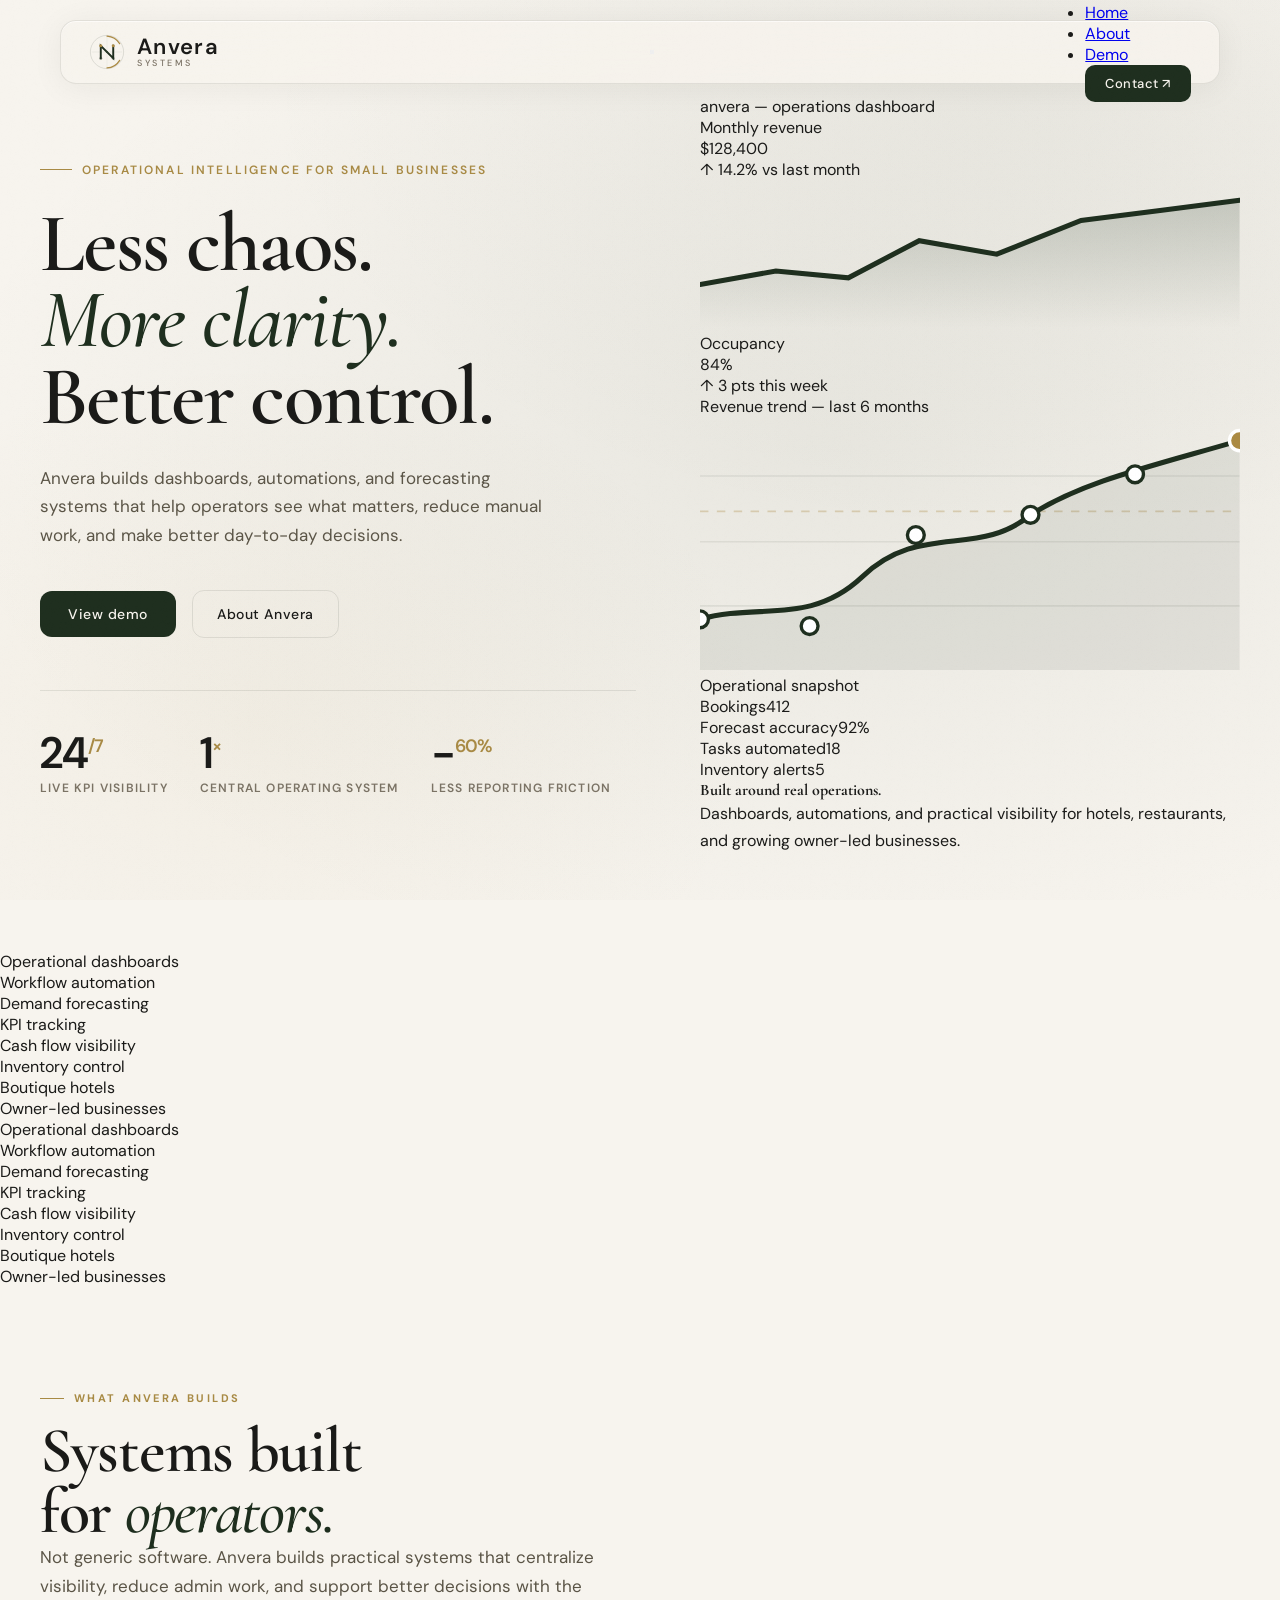
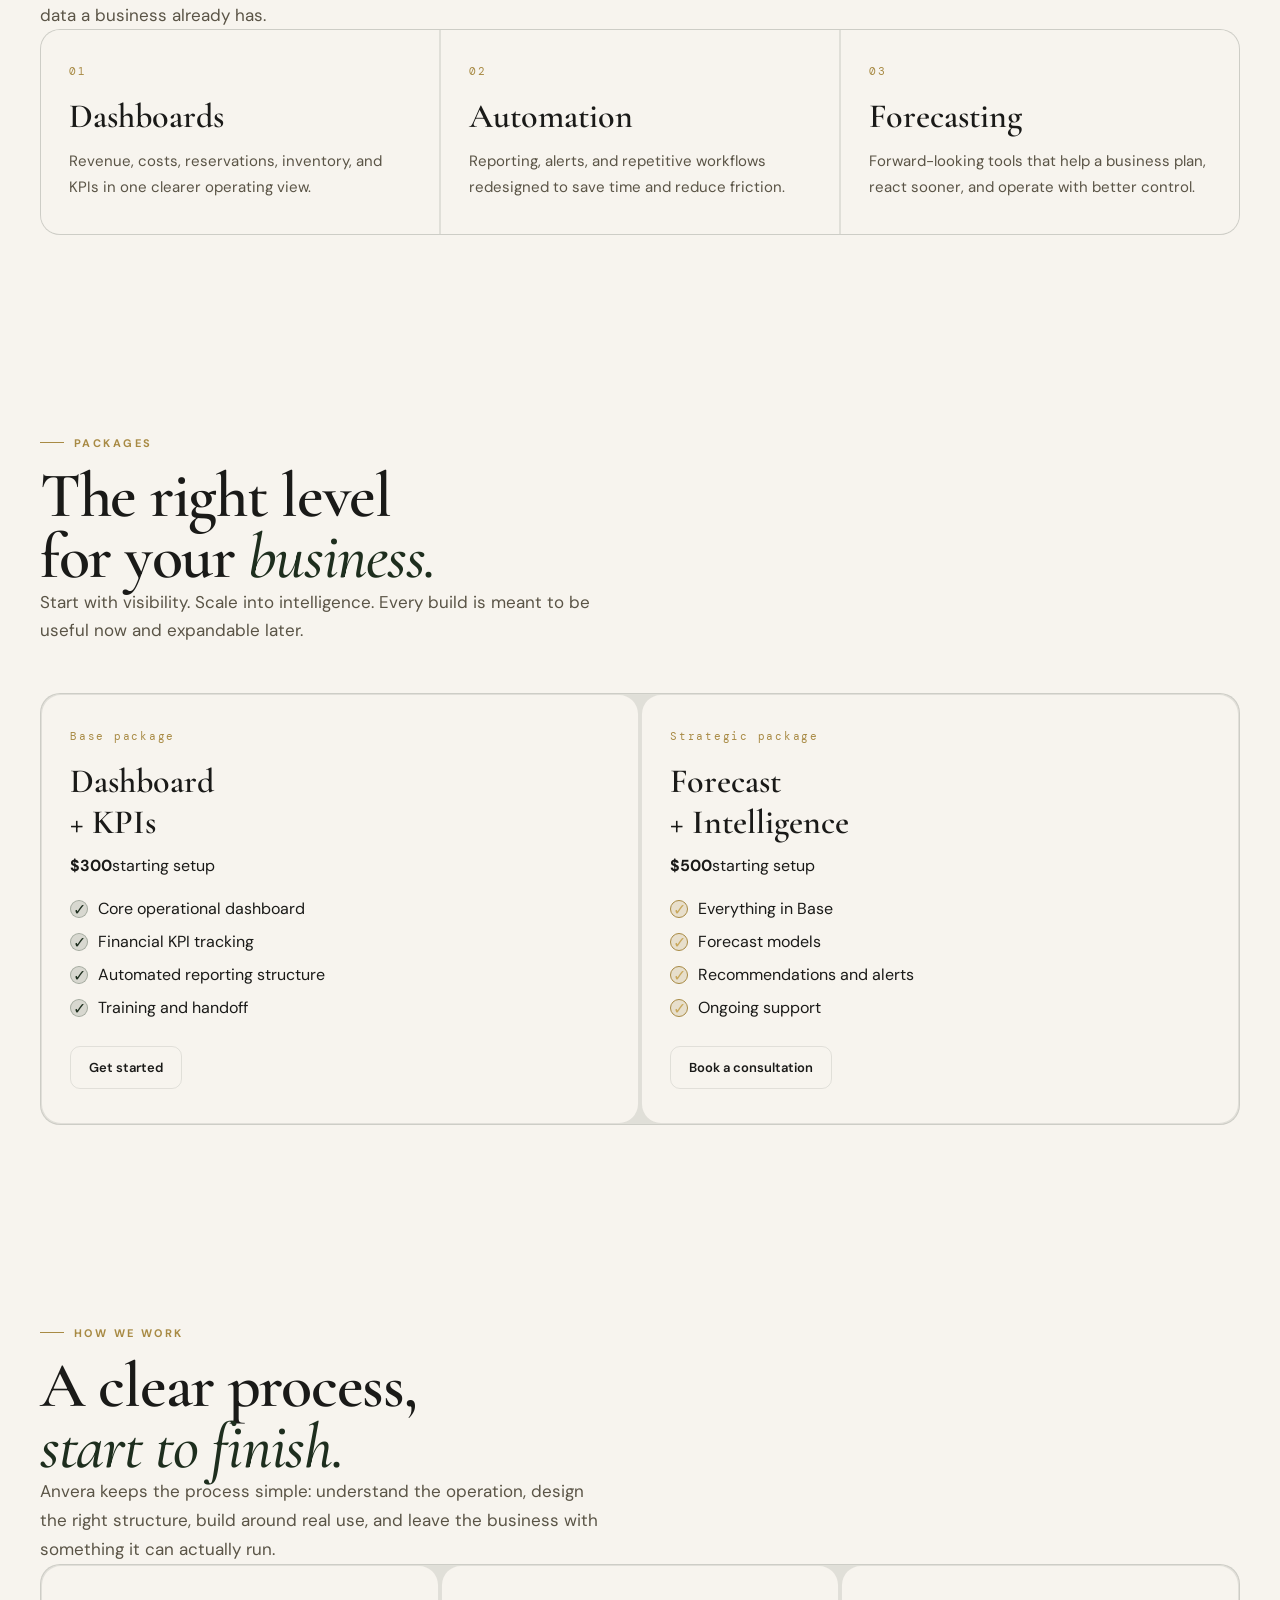
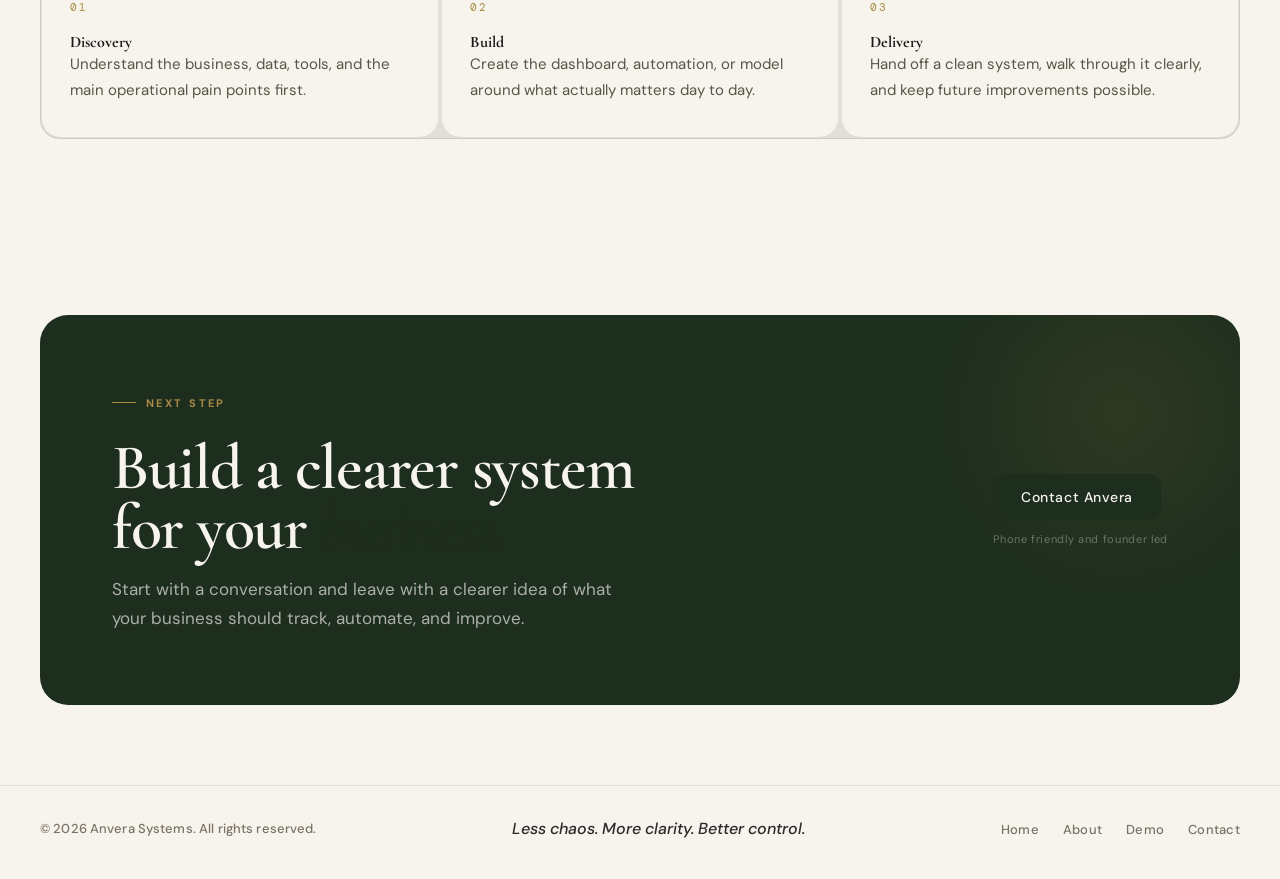
==== commit 2d9f97f9: "Update font styles and improve navigation structure" ====
--- a/index.html
+++ b/index.html
@@ -6,166 +6,316 @@
   <title>Anvera Systems — Home</title>
   <link rel="preconnect" href="https://fonts.googleapis.com">
   <link rel="preconnect" href="https://fonts.gstatic.com" crossorigin>
-  <link href="https://fonts.googleapis.com/css2?family=Cormorant+Garamond:ital,wght@0,400;0,500;0,600;1,400;1,500;1,600&family=DM+Sans:wght@400;500;600;700&family=DM+Mono:wght@300;400&display=swap" rel="stylesheet">
+  <link href="https://fonts.googleapis.com/css2?family=Cormorant+Garamond:ital,wght@0,400;0,500;0,600;1,400;1,500;1,600&family=DM+Sans:wght@400;500;600;700&family=DM+Mono:wght@400;500&display=swap" rel="stylesheet">
   <link rel="stylesheet" href="style.css">
 </head>
 <body>
-
 <header>
   <div class="nav-inner">
-    <a href="index.html" class="brand">
-      <div class="brand-mark"><svg width="44" height="44" viewBox="0 0 52 52" fill="none" xmlns="http://www.w3.org/2000/svg">
-  <circle cx="26" cy="26" r="24" stroke="rgba(30,46,30,0.18)" stroke-width="1" fill="none"/>
-  <line x1="26" y1="4" x2="26" y2="48" stroke="rgba(30,46,30,0.12)" stroke-width="0.6"/>
-  <line x1="4" y1="26" x2="48" y2="26" stroke="rgba(30,46,30,0.12)" stroke-width="0.6"/>
-  <path d="M26 3 A23 23 0 0 1 44.3 14" stroke="#a88a44" stroke-width="1.8" fill="none" stroke-linecap="round"/>
-  <path d="M44.3 38 A23 23 0 0 1 26 49" stroke="#a88a44" stroke-width="1.8" fill="none" stroke-linecap="round"/>
-  <path d="M17 35 L17 17 L35 35 L35 17" stroke="#1e2e1e" stroke-width="2.8" fill="none" stroke-linecap="square" stroke-linejoin="miter"/>
-  <circle cx="17" cy="17" r="2.2" fill="#a88a44"/>
-  <circle cx="35" cy="17" r="2.2" fill="#a88a44"/>
-  <circle cx="17" cy="35" r="2.2" fill="rgba(30,46,30,0.35)"/>
-  <circle cx="35" cy="35" r="2.2" fill="rgba(30,46,30,0.35)"/>
-  <circle cx="26" cy="26" r="1.5" fill="#2c3f2c"/>
-</svg></div>
-      <div class="brand-wordmark"><span class="brand-name">Anvera</span><span class="brand-tagline">Systems</span></div>
+    <a href="index.html" class="brand" aria-label="Anvera Systems home">
+      <div class="brand-mark">
+        <svg viewBox="0 0 52 52" fill="none" xmlns="http://www.w3.org/2000/svg">
+          <circle cx="26" cy="26" r="24" stroke="rgba(30,46,30,0.18)" stroke-width="1"/>
+          <line x1="26" y1="4" x2="26" y2="48" stroke="rgba(30,46,30,0.12)" stroke-width="0.6"/>
+          <line x1="4" y1="26" x2="48" y2="26" stroke="rgba(30,46,30,0.12)" stroke-width="0.6"/>
+          <path d="M26 3 A23 23 0 0 1 44.3 14" stroke="#ab8a42" stroke-width="1.8" stroke-linecap="round"/>
+          <path d="M44.3 38 A23 23 0 0 1 26 49" stroke="#ab8a42" stroke-width="1.8" stroke-linecap="round"/>
+          <path d="M17 35 L17 17 L35 35 L35 17" stroke="#1e2e1e" stroke-width="2.8" stroke-linecap="square" stroke-linejoin="miter"/>
+          <circle cx="17" cy="17" r="2.2" fill="#ab8a42"/>
+          <circle cx="35" cy="17" r="2.2" fill="#ab8a42"/>
+          <circle cx="17" cy="35" r="2.2" fill="rgba(30,46,30,0.35)"/>
+          <circle cx="35" cy="35" r="2.2" fill="rgba(30,46,30,0.35)"/>
+          <circle cx="26" cy="26" r="1.5" fill="#2c3f2c"/>
+        </svg>
+      </div>
+      <div class="brand-wordmark">
+        <span class="brand-name">Anvera</span>
+        <span class="brand-tagline">Systems</span>
+      </div>
     </a>
-    <nav>
-      <ul>
+
+    <button class="nav-toggle" type="button" aria-label="Open navigation" aria-expanded="false">
+      <span></span>
+    </button>
+
+    <div class="nav-menu">
+      <ul class="nav-links">
         <li><a href="index.html" class="active">Home</a></li>
-        <li><a href="about.html" class="">About</a></li>
-        <li><a href="demo.html" class="">Demo</a></li>
-        <li><a href="contact.html" class=" nav-cta">Contact ↗</a></li>
+        <li><a href="about.html">About</a></li>
+        <li><a href="demo.html">Demo</a></li>
       </ul>
-    </nav>
+      <a href="contact.html" class="nav-cta">Contact ↗</a>
+    </div>
   </div>
 </header>
 
 <main>
-
-<section class="page-hero">
-  <div class="hero-bg"></div>
-  <div class="container hero-grid">
-    <div>
-      <div class="hero-eyebrow reveal"><div class="hero-eyebrow-line"></div><span>Operational intelligence platform</span></div>
-      <h1 class="reveal reveal-delay-1">Less chaos.<br><em>More clarity.</em><br>Better control.</h1>
-      <p class="hero-desc reveal reveal-delay-2">Anvera builds dashboards, automations, and decision-support systems that help small businesses understand performance, simplify operations, and make better decisions with confidence.</p>
-      <div class="hero-actions reveal reveal-delay-3">
-        <a href="demo.html" class="btn-primary">View Demo</a>
-        <a href="about.html" class="btn-secondary">About Anvera</a>
-      </div>
-      <div class="hero-metrics reveal reveal-delay-3">
-        <div><div class="metric-num">24<sup>/7</sup></div><div class="metric-label">Live KPI visibility</div></div>
-        <div><div class="metric-num">1<sup>×</sup></div><div class="metric-label">Central system</div></div>
-        <div><div class="metric-num">+<sup></sup></div><div class="metric-label">Built around real operations</div></div>
-      </div>
-    </div>
-    <div class="placeholder-card reveal reveal-delay-2">
-      <div class="eyebrow-mini">ANVERA OVERVIEW</div>
-      <h3>Built for operators, not just presentations.</h3>
-      <p>Anvera is focused on small businesses that need better visibility across finances, workflows, and day-to-day performance.</p>
-      <ul class="placeholder-list">
-        <li>Operational dashboards that centralize data</li>
-        <li>Automations that reduce repetitive admin work</li>
-        <li>Forecasting tools that support better planning</li>
-        <li>Systems designed to be practical and maintainable</li>
-      </ul>
+  <section class="hero-home">
+    <div class="hero-bg"></div>
+    <div class="container hero-grid">
+      <div>
+        <div class="hero-eyebrow reveal"><div class="hero-eyebrow-line"></div><span>Operational intelligence for small businesses</span></div>
+        <h1 class="reveal reveal-delay-1">Less chaos.<br><em>More clarity.</em><br>Better control.</h1>
+        <p class="hero-desc reveal reveal-delay-2">Anvera builds dashboards, automations, and forecasting systems that help operators see what matters, reduce manual work, and make better day-to-day decisions.</p>
+        <div class="hero-actions reveal reveal-delay-3">
+          <a href="demo.html" class="btn-primary">View demo</a>
+          <a href="about.html" class="btn-secondary">About Anvera</a>
+        </div>
+        <div class="hero-metrics reveal reveal-delay-4">
+          <div>
+            <div class="metric-num">24<sup>/7</sup></div>
+            <div class="metric-label">Live KPI visibility</div>
+          </div>
+          <div>
+            <div class="metric-num">1<sup>×</sup></div>
+            <div class="metric-label">Central operating system</div>
+          </div>
+          <div>
+            <div class="metric-num">-<sup>60%</sup></div>
+            <div class="metric-label">Less reporting friction</div>
+          </div>
+        </div>
+      </div>
+
+      <div class="reveal reveal-delay-2">
+        <div class="dashboard-shell">
+          <div class="dash-topbar">
+            <span class="dash-dot red"></span>
+            <span class="dash-dot yellow"></span>
+            <span class="dash-dot green"></span>
+            <span class="dash-title">anvera — operations dashboard</span>
+          </div>
+          <div class="dash-grid">
+            <div class="dash-card large">
+              <div class="dash-label">Monthly revenue</div>
+              <div class="dash-value">$128,400</div>
+              <div class="dash-sub">↑ 14.2% vs last month</div>
+              <div class="sparkline">
+                <svg viewBox="0 0 320 88" preserveAspectRatio="none" aria-hidden="true">
+                  <defs>
+                    <linearGradient id="heroGrad" x1="0" y1="0" x2="0" y2="1">
+                      <stop offset="0%" stop-color="#2c3f2c" stop-opacity="0.2"/>
+                      <stop offset="100%" stop-color="#2c3f2c" stop-opacity="0"/>
+                    </linearGradient>
+                  </defs>
+                  <path d="M0 62 L45 54 L88 58 L130 36 L176 44 L226 24 L274 18 L320 12 L320 88 L0 88 Z" fill="url(#heroGrad)"/>
+                  <path d="M0 62 L45 54 L88 58 L130 36 L176 44 L226 24 L274 18 L320 12" fill="none" stroke="#1e2e1e" stroke-width="3" stroke-linecap="round"/>
+                </svg>
+              </div>
+            </div>
+
+            <div class="dash-card side">
+              <div class="dash-label">Occupancy</div>
+              <div class="dash-value">84%</div>
+              <div class="dash-sub">↑ 3 pts this week</div>
+              <div class="mini-bars" aria-hidden="true">
+                <span style="height:44%"></span>
+                <span style="height:57%"></span>
+                <span style="height:66%"></span>
+                <span style="height:74%"></span>
+                <span class="active" style="height:84%"></span>
+              </div>
+            </div>
+
+            <div class="dash-card large">
+              <div class="dash-label">Revenue trend — last 6 months</div>
+              <div class="chart-wrap">
+                <svg viewBox="0 0 320 150" preserveAspectRatio="none" aria-hidden="true">
+                  <line x1="0" y1="35" x2="320" y2="35" stroke="rgba(30,46,30,0.08)"/>
+                  <line x1="0" y1="74" x2="320" y2="74" stroke="rgba(30,46,30,0.08)"/>
+                  <line x1="0" y1="112" x2="320" y2="112" stroke="rgba(30,46,30,0.08)"/>
+                  <line x1="0" y1="56" x2="320" y2="56" stroke="rgba(171,138,66,0.32)" stroke-dasharray="5 5"/>
+                  <path d="M0 120 C34 110, 65 124, 96 95 C130 62, 165 84, 196 58 C228 38, 265 30, 320 14 L320 150 L0 150 Z" fill="rgba(30,46,30,0.08)"/>
+                  <path d="M0 120 C34 110, 65 124, 96 95 C130 62, 165 84, 196 58 C228 38, 265 30, 320 14" fill="none" stroke="#1e2e1e" stroke-width="3" stroke-linecap="round"/>
+                  <circle cx="0" cy="120" r="5" fill="#fff" stroke="#1e2e1e" stroke-width="2"/>
+                  <circle cx="65" cy="124" r="5" fill="#fff" stroke="#1e2e1e" stroke-width="2"/>
+                  <circle cx="128" cy="70" r="5" fill="#fff" stroke="#1e2e1e" stroke-width="2"/>
+                  <circle cx="196" cy="58" r="5" fill="#fff" stroke="#1e2e1e" stroke-width="2"/>
+                  <circle cx="258" cy="34" r="5" fill="#fff" stroke="#1e2e1e" stroke-width="2"/>
+                  <circle cx="320" cy="14" r="6" fill="#ab8a42" stroke="#fff" stroke-width="2"/>
+                </svg>
+              </div>
+            </div>
+
+            <div class="dash-card side">
+              <div class="dash-label">Operational snapshot</div>
+              <div class="stat-list">
+                <div class="stat-row"><span>Bookings</span><span class="stat-chip">412</span></div>
+                <div class="stat-row"><span>Forecast accuracy</span><span class="stat-chip">92%</span></div>
+                <div class="stat-row"><span>Tasks automated</span><span class="stat-chip">18</span></div>
+                <div class="stat-row"><span>Inventory alerts</span><span class="stat-chip gold">5</span></div>
+              </div>
+            </div>
+          </div>
+        </div>
+        <div class="floating-note">
+          <h4>Built around real operations.</h4>
+          <p>Dashboards, automations, and practical visibility for hotels, restaurants, and growing owner-led businesses.</p>
+        </div>
+      </div>
+    </div>
+  </section>
+
+  <div class="marquee-wrap" aria-hidden="true">
+    <div class="marquee-track">
+      <div class="marquee-item"><span class="marquee-dot"></span>Operational dashboards</div>
+      <div class="marquee-item"><span class="marquee-dot"></span>Workflow automation</div>
+      <div class="marquee-item"><span class="marquee-dot"></span>Demand forecasting</div>
+      <div class="marquee-item"><span class="marquee-dot"></span>KPI tracking</div>
+      <div class="marquee-item"><span class="marquee-dot"></span>Cash flow visibility</div>
+      <div class="marquee-item"><span class="marquee-dot"></span>Inventory control</div>
+      <div class="marquee-item"><span class="marquee-dot"></span>Boutique hotels</div>
+      <div class="marquee-item"><span class="marquee-dot"></span>Owner-led businesses</div>
+      <div class="marquee-item"><span class="marquee-dot"></span>Operational dashboards</div>
+      <div class="marquee-item"><span class="marquee-dot"></span>Workflow automation</div>
+      <div class="marquee-item"><span class="marquee-dot"></span>Demand forecasting</div>
+      <div class="marquee-item"><span class="marquee-dot"></span>KPI tracking</div>
+      <div class="marquee-item"><span class="marquee-dot"></span>Cash flow visibility</div>
+      <div class="marquee-item"><span class="marquee-dot"></span>Inventory control</div>
+      <div class="marquee-item"><span class="marquee-dot"></span>Boutique hotels</div>
+      <div class="marquee-item"><span class="marquee-dot"></span>Owner-led businesses</div>
     </div>
   </div>
-</section>
-
-<section>
-  <div class="container">
-    <div class="section-label reveal"><div class="section-label-line"></div><span>What Anvera builds</span></div>
-    <h2 class="reveal reveal-delay-1">Systems built<br>for <em>operators.</em></h2>
-    <p class="section-intro reveal reveal-delay-2" style="margin:16px 0 48px;">From dashboards to automation and forecasting, every system is designed to help growing businesses operate with more clarity and less friction.</p>
-    <div class="solutions-grid reveal">
-      <div class="solution-card">
-        <div class="sol-number">01</div>
-        <h3>Dashboards</h3>
-        <p>Revenue, expenses, reservations, inventory, and key metrics in one place.</p>
-      </div>
-      <div class="solution-card">
-        <div class="sol-number">02</div>
-        <h3>Automation</h3>
-        <p>Reduce repetitive admin work with cleaner workflows and reporting systems.</p>
-      </div>
-      <div class="solution-card">
-        <div class="sol-number">03</div>
-        <h3>Forecasting</h3>
-        <p>Use business data to plan ahead and support better operational decisions.</p>
-      </div>
-    </div>
-  </div>
-</section>
-
-<section id="packages-dark">
-  <div class="container">
-    <div class="section-label reveal"><div class="section-label-line"></div><span>Packages</span></div>
-    <h2 class="reveal reveal-delay-1">The right level<br>for your <em>business.</em></h2>
-    <p class="section-intro reveal reveal-delay-2" style="margin:16px 0 0;">Start with visibility. Scale into intelligence. Every system is built to grow with you.</p>
-    <div class="packages-layout reveal">
-      <div class="package-card">
-        <div class="eyebrow-mini">BASE PACKAGE</div>
-        <h3>Dashboard<br>+ KPIs</h3>
-        <p>For businesses that want a clear, centralized operational view without unnecessary complexity.</p>
-        <ul class="pkg-features">
-          <li><span class="pkg-check">✓</span> Core operational dashboard</li>
-          <li><span class="pkg-check">✓</span> Financial KPI tracking</li>
-          <li><span class="pkg-check">✓</span> Automated reporting setup</li>
-          <li><span class="pkg-check">✓</span> Training and handoff</li>
-        </ul>
-        <a href="contact.html" class="small-link">Get started</a>
-      </div>
-      <div class="package-card featured">
-        <div class="eyebrow-mini">STRATEGIC PACKAGE</div>
-        <h3>Forecast<br>+ Intelligence</h3>
-        <p>For businesses that need better visibility plus stronger planning and decision support.</p>
-        <ul class="pkg-features">
-          <li><span class="pkg-check gold">✓</span> Everything in Base</li>
-          <li><span class="pkg-check gold">✓</span> Forecast models</li>
-          <li><span class="pkg-check gold">✓</span> Recommendations and alerts</li>
-          <li><span class="pkg-check gold">✓</span> Ongoing support</li>
-        </ul>
-        <a href="contact.html" class="small-link">Book a consultation</a>
-      </div>
-    </div>
-  </div>
-</section>
-
-<section>
-  <div class="container">
-    <div class="section-label reveal"><div class="section-label-line"></div><span>How we work</span></div>
-    <h2 class="reveal reveal-delay-1">A clear process,<br><em>start to finish.</em></h2>
-    <p class="section-intro reveal reveal-delay-2" style="margin:16px 0 48px;">Every engagement follows a simple path from understanding the operation to delivering something useful and maintainable.</p>
-    <div class="process-grid reveal">
-      <div class="process-step"><div class="step-num">01</div><h3>Discovery</h3><p>Understand the business, workflows, and pain points first.</p></div>
-      <div class="process-step"><div class="step-num">02</div><h3>Build</h3><p>Create the dashboard, automation, or model around real operational needs.</p></div>
-      <div class="process-step"><div class="step-num">03</div><h3>Delivery</h3><p>Hand off a system that is clear, useful, and ready for daily use.</p></div>
-    </div>
-  </div>
-</section>
-
-<section class="cta-section">
-  <div class="container">
-    <div class="cta-inner reveal">
-      <div class="cta-text">
-        <div class="section-label"><div class="section-label-line"></div><span>Next step</span></div>
-        <h2>Build a clearer system<br>for your <em>business.</em></h2>
-        <p>Start with a conversation. Walk away with a clearer idea of what your business should track, automate, and improve.</p>
-      </div>
-      <div class="cta-action">
-        <a href="contact.html" class="btn-cta">Contact Anvera</a>
-        <span class="cta-note">No commitment required</span>
-      </div>
-    </div>
-  </div>
-</section>
-
+
+  <section>
+    <div class="container">
+      <div class="section-head">
+        <div>
+          <div class="section-label reveal"><div class="section-label-line"></div><span>What Anvera builds</span></div>
+          <h2 class="reveal reveal-delay-1">Systems built<br>for <em>operators.</em></h2>
+        </div>
+        <p class="section-intro reveal reveal-delay-2">Not generic software. Anvera builds practical systems that centralize visibility, reduce admin work, and support better decisions with the data a business already has.</p>
+      </div>
+
+      <div class="solutions-grid reveal">
+        <article class="solution-card">
+          <div class="sol-number">01</div>
+          <h3>Dashboards</h3>
+          <p>Revenue, costs, reservations, inventory, and KPIs in one clearer operating view.</p>
+          <div class="solution-visual"><div class="mini-visual-line"></div></div>
+        </article>
+        <article class="solution-card">
+          <div class="sol-number">02</div>
+          <h3>Automation</h3>
+          <p>Reporting, alerts, and repetitive workflows redesigned to save time and reduce friction.</p>
+          <div class="solution-visual"><div class="mini-visual-flow"><span></span><span></span><span></span></div></div>
+        </article>
+        <article class="solution-card">
+          <div class="sol-number">03</div>
+          <h3>Forecasting</h3>
+          <p>Forward-looking tools that help a business plan, react sooner, and operate with better control.</p>
+          <div class="solution-visual"><div class="mini-visual-bars"><span></span><span></span><span></span><span></span></div></div>
+        </article>
+      </div>
+    </div>
+  </section>
+
+  <section class="dark-section">
+    <div class="container">
+      <div class="section-head">
+        <div>
+          <div class="section-label reveal"><div class="section-label-line"></div><span>Packages</span></div>
+          <h2 class="reveal reveal-delay-1">The right level<br>for your <em>business.</em></h2>
+        </div>
+        <p class="section-intro reveal reveal-delay-2">Start with visibility. Scale into intelligence. Every build is meant to be useful now and expandable later.</p>
+      </div>
+
+      <div class="packages-layout reveal">
+        <article class="package-card">
+          <div class="eyebrow-mini">Base package</div>
+          <h3>Dashboard<br>+ KPIs</h3>
+          <div class="pkg-price"><strong>$300</strong><span>starting setup</span></div>
+          <div class="pkg-visual">
+            <div class="pkg-bars">
+              <span style="height:40%"></span>
+              <span style="height:56%"></span>
+              <span style="height:68%"></span>
+              <span style="height:84%"></span>
+            </div>
+          </div>
+          <ul class="pkg-features">
+            <li><span class="pkg-check">✓</span> Core operational dashboard</li>
+            <li><span class="pkg-check">✓</span> Financial KPI tracking</li>
+            <li><span class="pkg-check">✓</span> Automated reporting structure</li>
+            <li><span class="pkg-check">✓</span> Training and handoff</li>
+          </ul>
+          <a href="contact.html" class="small-link">Get started</a>
+        </article>
+
+        <article class="package-card featured">
+          <div class="eyebrow-mini">Strategic package</div>
+          <h3>Forecast<br>+ Intelligence</h3>
+          <div class="pkg-price"><strong>$500</strong><span>starting setup</span></div>
+          <div class="pkg-visual">
+            <div class="pkg-bars">
+              <span style="height:34%"></span>
+              <span style="height:52%"></span>
+              <span style="height:70%"></span>
+              <span style="height:92%"></span>
+            </div>
+          </div>
+          <ul class="pkg-features">
+            <li><span class="pkg-check gold">✓</span> Everything in Base</li>
+            <li><span class="pkg-check gold">✓</span> Forecast models</li>
+            <li><span class="pkg-check gold">✓</span> Recommendations and alerts</li>
+            <li><span class="pkg-check gold">✓</span> Ongoing support</li>
+          </ul>
+          <a href="contact.html" class="small-link">Book a consultation</a>
+        </article>
+      </div>
+    </div>
+  </section>
+
+  <section>
+    <div class="container">
+      <div class="section-head">
+        <div>
+          <div class="section-label reveal"><div class="section-label-line"></div><span>How we work</span></div>
+          <h2 class="reveal reveal-delay-1">A clear process,<br><em>start to finish.</em></h2>
+        </div>
+        <p class="section-intro reveal reveal-delay-2">Anvera keeps the process simple: understand the operation, design the right structure, build around real use, and leave the business with something it can actually run.</p>
+      </div>
+
+      <div class="process-grid reveal">
+        <article class="process-step">
+          <div class="step-num">01</div>
+          <h4>Discovery</h4>
+          <p>Understand the business, data, tools, and the main operational pain points first.</p>
+        </article>
+        <article class="process-step">
+          <div class="step-num">02</div>
+          <h4>Build</h4>
+          <p>Create the dashboard, automation, or model around what actually matters day to day.</p>
+        </article>
+        <article class="process-step">
+          <div class="step-num">03</div>
+          <h4>Delivery</h4>
+          <p>Hand off a clean system, walk through it clearly, and keep future improvements possible.</p>
+        </article>
+      </div>
+    </div>
+  </section>
+
+  <section class="cta-section">
+    <div class="container">
+      <div class="cta-inner reveal">
+        <div class="cta-text">
+          <div class="section-label"><div class="section-label-line"></div><span>Next step</span></div>
+          <h2>Build a clearer system<br>for your <em>business.</em></h2>
+          <p>Start with a conversation and leave with a clearer idea of what your business should track, automate, and improve.</p>
+        </div>
+        <div class="cta-action">
+          <a href="contact.html" class="btn-cta">Contact Anvera</a>
+          <span class="cta-note">Phone friendly and founder led</span>
+        </div>
+      </div>
+    </div>
+  </section>
 </main>
 
 <footer>
   <div class="container footer-inner">
-    <div class="footer-copy">© 2025 Anvera Systems. All rights reserved.</div>
+    <div class="footer-copy">© 2026 Anvera Systems. All rights reserved.</div>
     <div class="footer-tagline">Less chaos. More clarity. Better control.</div>
     <ul class="footer-links">
       <li><a href="index.html">Home</a></li>
@@ -178,4 +328,4 @@
 
 <script src="script.js"></script>
 </body>
-</html>+</html>
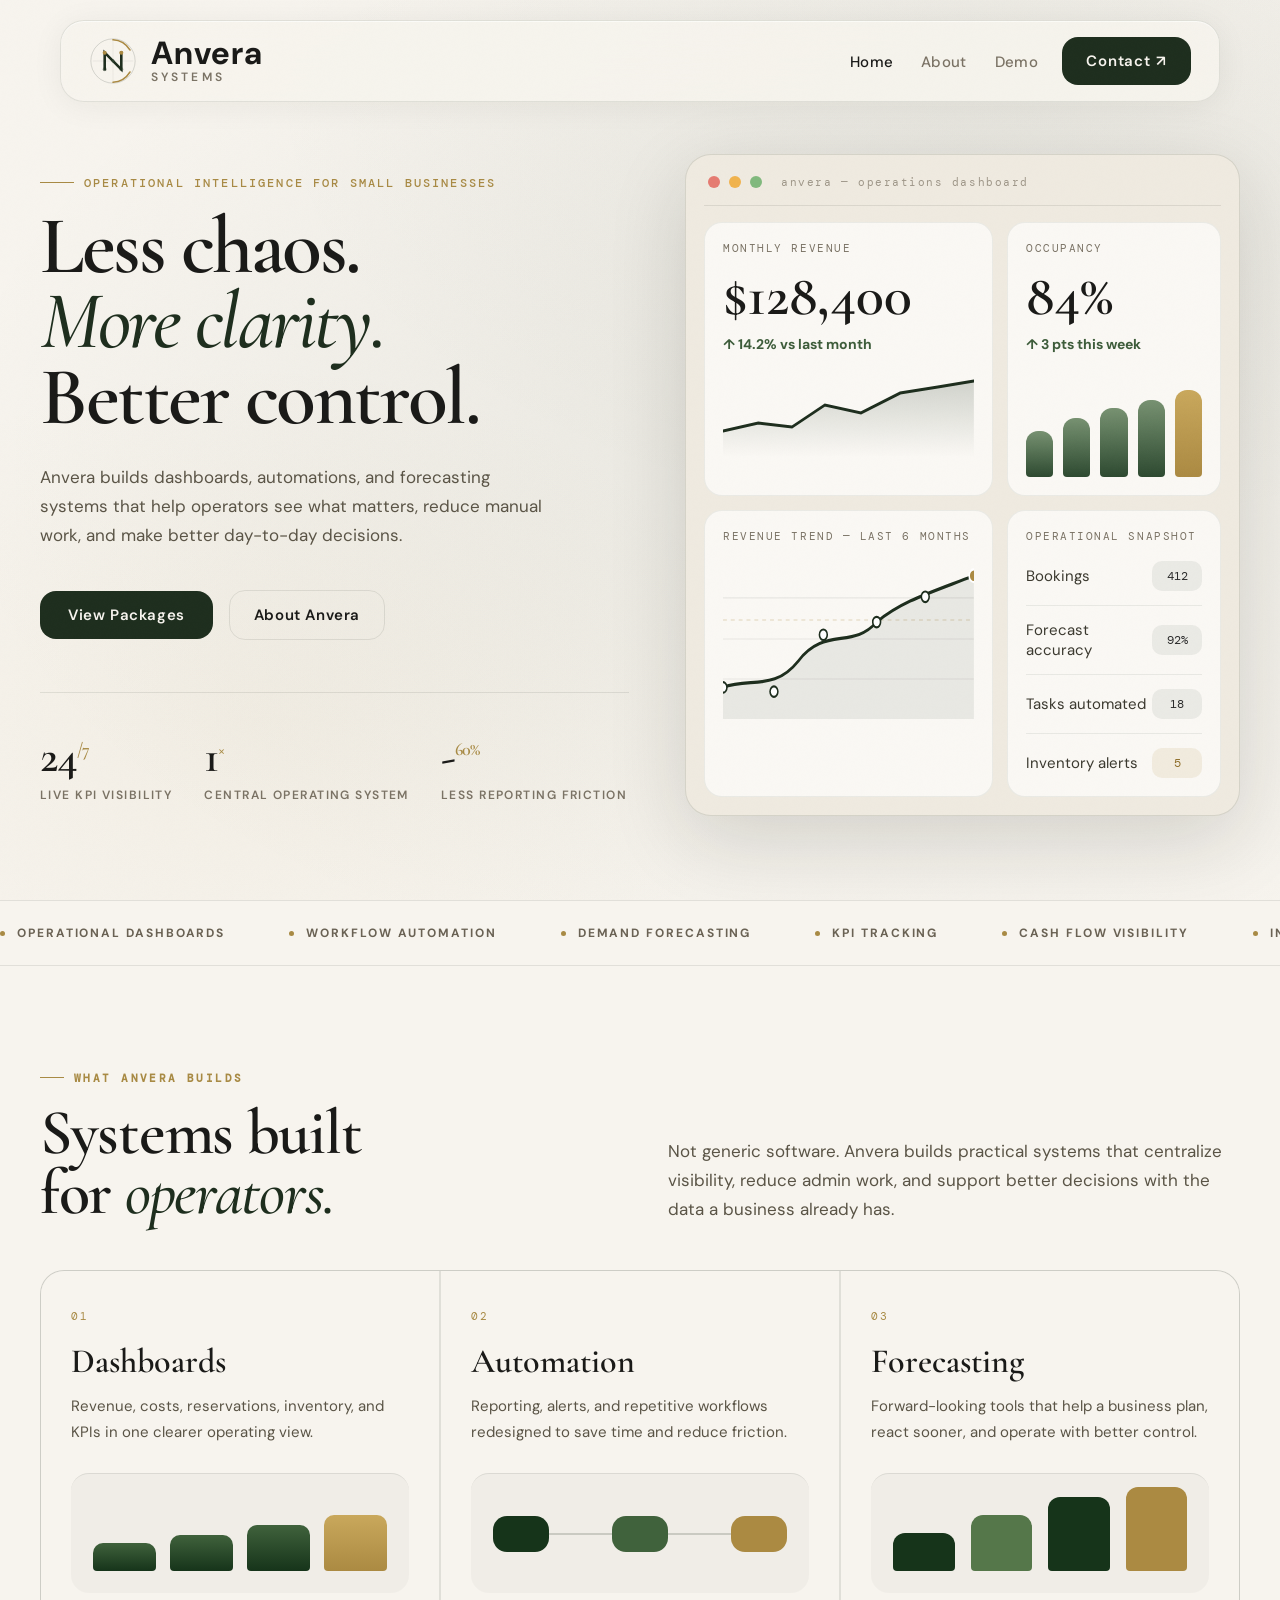
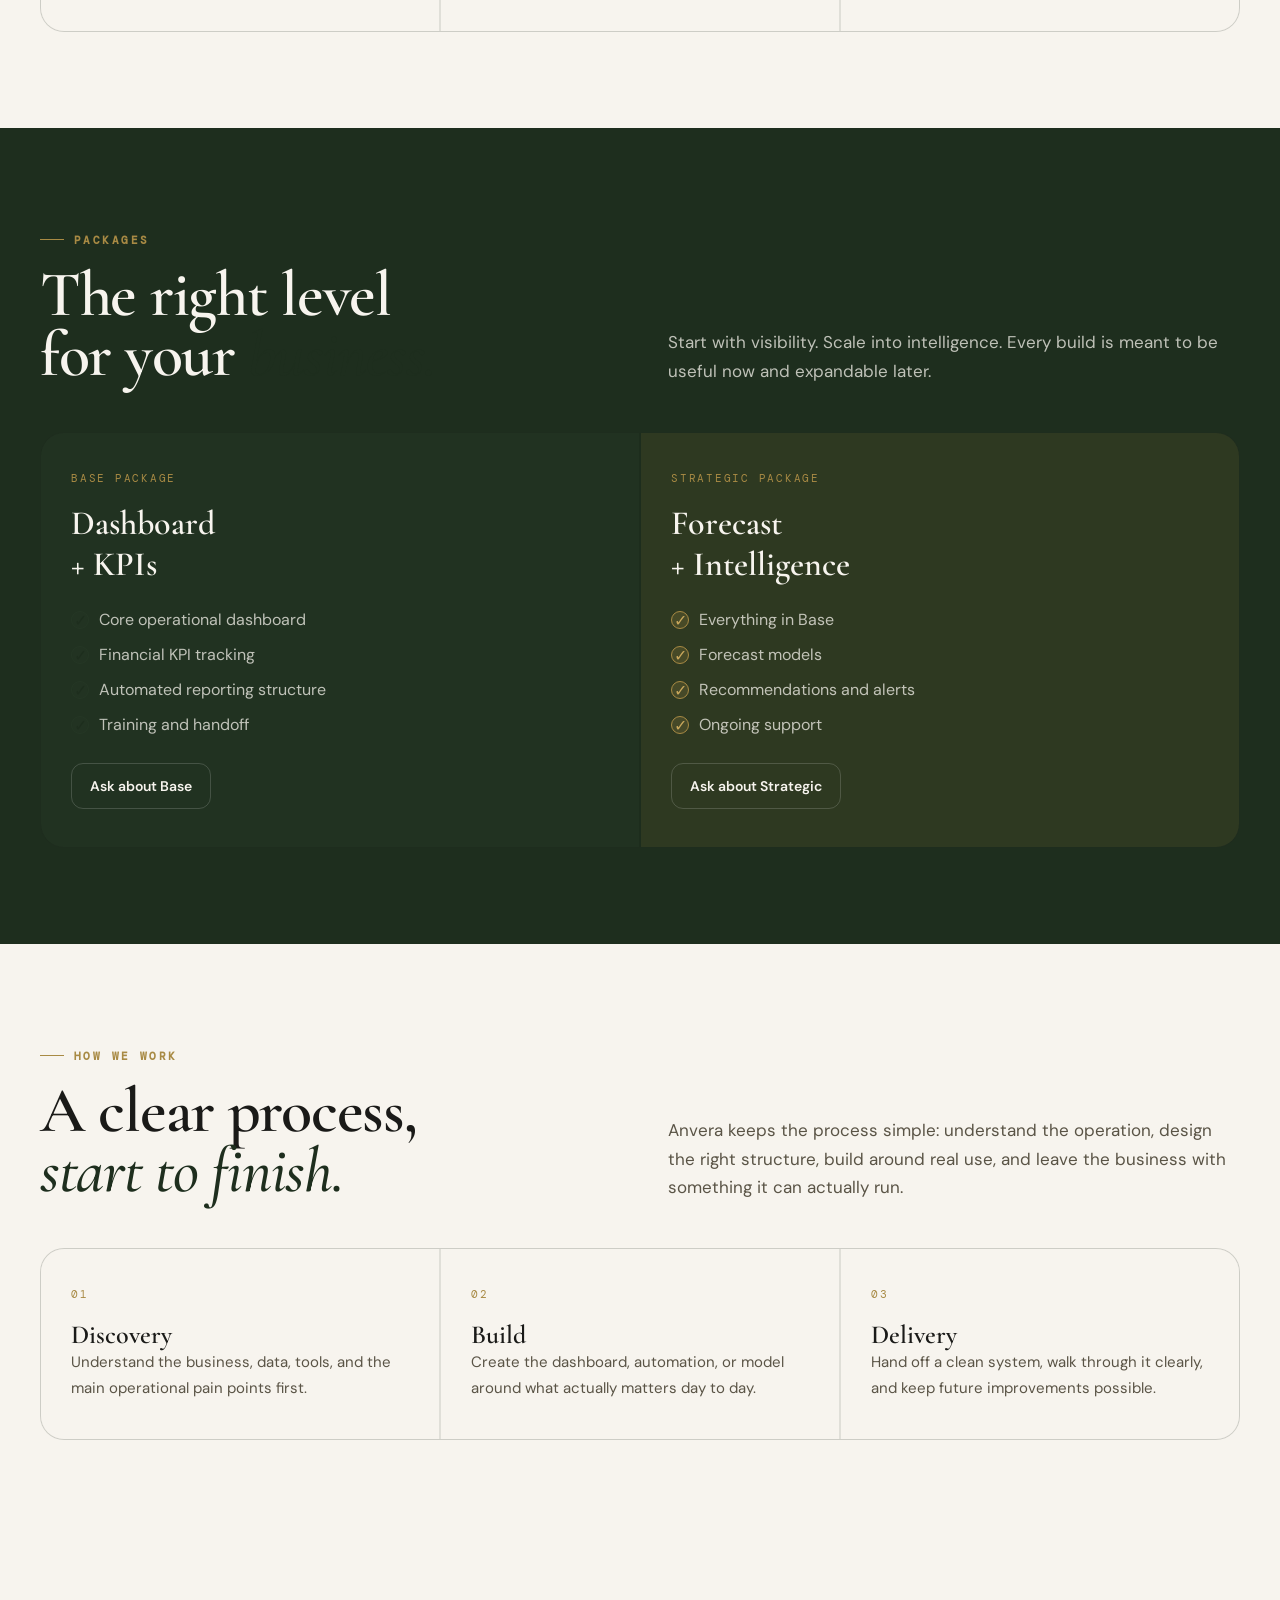
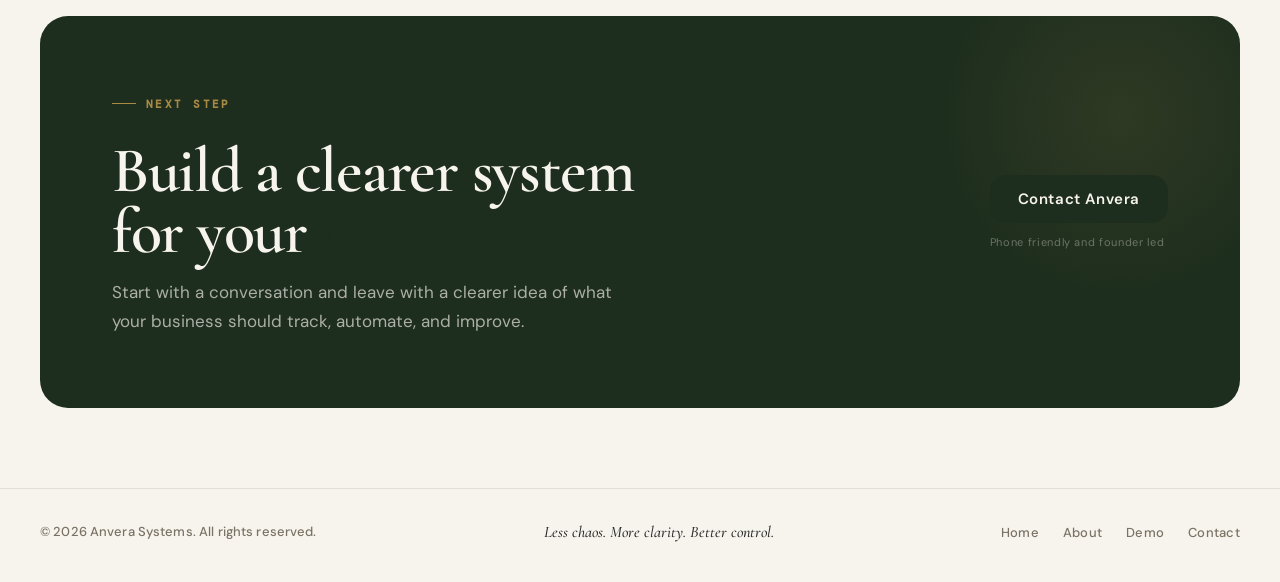
==== commit fa77385e: "Update index.html" ====
--- a/index.html
+++ b/index.html
@@ -54,13 +54,24 @@
     <div class="hero-bg"></div>
     <div class="container hero-grid">
       <div>
-        <div class="hero-eyebrow reveal"><div class="hero-eyebrow-line"></div><span>Operational intelligence for small businesses</span></div>
-        <h1 class="reveal reveal-delay-1">Less chaos.<br><em>More clarity.</em><br>Better control.</h1>
-        <p class="hero-desc reveal reveal-delay-2">Anvera builds dashboards, automations, and forecasting systems that help operators see what matters, reduce manual work, and make better day-to-day decisions.</p>
+        <div class="hero-eyebrow reveal">
+          <div class="hero-eyebrow-line"></div>
+          <span>Operational intelligence for small businesses</span>
+        </div>
+
+        <h1 class="reveal reveal-delay-1">
+          Less chaos.<br><em>More clarity.</em><br>Better control.
+        </h1>
+
+        <p class="hero-desc reveal reveal-delay-2">
+          Anvera builds dashboards, automations, and forecasting systems that help operators see what matters, reduce manual work, and make better day-to-day decisions.
+        </p>
+
         <div class="hero-actions reveal reveal-delay-3">
-          <a href="demo.html" class="btn-primary">View demo</a>
+          <a href="#packages" class="btn-primary">View Packages</a>
           <a href="about.html" class="btn-secondary">About Anvera</a>
         </div>
+
         <div class="hero-metrics reveal reveal-delay-4">
           <div>
             <div class="metric-num">24<sup>/7</sup></div>
@@ -85,6 +96,7 @@
             <span class="dash-dot green"></span>
             <span class="dash-title">anvera — operations dashboard</span>
           </div>
+
           <div class="dash-grid">
             <div class="dash-card large">
               <div class="dash-label">Monthly revenue</div>
@@ -148,10 +160,6 @@
             </div>
           </div>
         </div>
-        <div class="floating-note">
-          <h4>Built around real operations.</h4>
-          <p>Dashboards, automations, and practical visibility for hotels, restaurants, and growing owner-led businesses.</p>
-        </div>
       </div>
     </div>
   </section>
@@ -181,10 +189,15 @@
     <div class="container">
       <div class="section-head">
         <div>
-          <div class="section-label reveal"><div class="section-label-line"></div><span>What Anvera builds</span></div>
+          <div class="section-label reveal">
+            <div class="section-label-line"></div>
+            <span>What Anvera builds</span>
+          </div>
           <h2 class="reveal reveal-delay-1">Systems built<br>for <em>operators.</em></h2>
         </div>
-        <p class="section-intro reveal reveal-delay-2">Not generic software. Anvera builds practical systems that centralize visibility, reduce admin work, and support better decisions with the data a business already has.</p>
+        <p class="section-intro reveal reveal-delay-2">
+          Not generic software. Anvera builds practical systems that centralize visibility, reduce admin work, and support better decisions with the data a business already has.
+        </p>
       </div>
 
       <div class="solutions-grid reveal">
@@ -192,75 +205,70 @@
           <div class="sol-number">01</div>
           <h3>Dashboards</h3>
           <p>Revenue, costs, reservations, inventory, and KPIs in one clearer operating view.</p>
-          <div class="solution-visual"><div class="mini-visual-line"></div></div>
-        </article>
+          <div class="solution-visual chart-visual">
+            <span></span><span></span><span></span><span></span>
+          </div>
+        </article>
+
         <article class="solution-card">
           <div class="sol-number">02</div>
           <h3>Automation</h3>
           <p>Reporting, alerts, and repetitive workflows redesigned to save time and reduce friction.</p>
-          <div class="solution-visual"><div class="mini-visual-flow"><span></span><span></span><span></span></div></div>
-        </article>
+          <div class="solution-visual flow-visual">
+            <span></span><span></span><span></span>
+          </div>
+        </article>
+
         <article class="solution-card">
           <div class="sol-number">03</div>
           <h3>Forecasting</h3>
           <p>Forward-looking tools that help a business plan, react sooner, and operate with better control.</p>
-          <div class="solution-visual"><div class="mini-visual-bars"><span></span><span></span><span></span><span></span></div></div>
-        </article>
-      </div>
-    </div>
-  </section>
-
-  <section class="dark-section">
+          <div class="solution-visual bars-visual">
+            <span></span><span></span><span></span><span></span>
+          </div>
+        </article>
+      </div>
+    </div>
+  </section>
+
+  <section class="dark-section" id="packages">
     <div class="container">
       <div class="section-head">
         <div>
-          <div class="section-label reveal"><div class="section-label-line"></div><span>Packages</span></div>
+          <div class="section-label reveal">
+            <div class="section-label-line"></div>
+            <span>Packages</span>
+          </div>
           <h2 class="reveal reveal-delay-1">The right level<br>for your <em>business.</em></h2>
         </div>
-        <p class="section-intro reveal reveal-delay-2">Start with visibility. Scale into intelligence. Every build is meant to be useful now and expandable later.</p>
+        <p class="section-intro reveal reveal-delay-2">
+          Start with visibility. Scale into intelligence. Every build is meant to be useful now and expandable later.
+        </p>
       </div>
 
       <div class="packages-layout reveal">
         <article class="package-card">
           <div class="eyebrow-mini">Base package</div>
           <h3>Dashboard<br>+ KPIs</h3>
-          <div class="pkg-price"><strong>$300</strong><span>starting setup</span></div>
-          <div class="pkg-visual">
-            <div class="pkg-bars">
-              <span style="height:40%"></span>
-              <span style="height:56%"></span>
-              <span style="height:68%"></span>
-              <span style="height:84%"></span>
-            </div>
-          </div>
           <ul class="pkg-features">
             <li><span class="pkg-check">✓</span> Core operational dashboard</li>
             <li><span class="pkg-check">✓</span> Financial KPI tracking</li>
             <li><span class="pkg-check">✓</span> Automated reporting structure</li>
             <li><span class="pkg-check">✓</span> Training and handoff</li>
           </ul>
-          <a href="contact.html" class="small-link">Get started</a>
+          <a href="mailto:anverasistems@gmail.com?subject=Inquiry%20about%20Anvera%20Base%20Package&body=Hi%20Anvera,%0A%0AI%20am%20interested%20in%20the%20Base%20Package%20(Dashboard%20%2B%20KPIs).%0A%0ABusiness%20type%3A%0ACurrent%20tools%20I%20use%3A%0AMain%20operational%20problem%20I%20want%20to%20solve%3A%0A%0AThanks." class="small-link">Ask about Base</a>
         </article>
 
         <article class="package-card featured">
           <div class="eyebrow-mini">Strategic package</div>
           <h3>Forecast<br>+ Intelligence</h3>
-          <div class="pkg-price"><strong>$500</strong><span>starting setup</span></div>
-          <div class="pkg-visual">
-            <div class="pkg-bars">
-              <span style="height:34%"></span>
-              <span style="height:52%"></span>
-              <span style="height:70%"></span>
-              <span style="height:92%"></span>
-            </div>
-          </div>
           <ul class="pkg-features">
             <li><span class="pkg-check gold">✓</span> Everything in Base</li>
             <li><span class="pkg-check gold">✓</span> Forecast models</li>
             <li><span class="pkg-check gold">✓</span> Recommendations and alerts</li>
             <li><span class="pkg-check gold">✓</span> Ongoing support</li>
           </ul>
-          <a href="contact.html" class="small-link">Book a consultation</a>
+          <a href="mailto:anverasistems@gmail.com?subject=Inquiry%20about%20Anvera%20Strategic%20Package&body=Hi%20Anvera,%0A%0AI%20am%20interested%20in%20the%20Strategic%20Package%20(Forecast%20%2B%20Intelligence).%0A%0ABusiness%20type%3A%0ACurrent%20tools%20I%20use%3A%0AMain%20operational%20problem%20I%20want%20to%20solve%3A%0A%0AThanks." class="small-link">Ask about Strategic</a>
         </article>
       </div>
     </div>
@@ -270,10 +278,15 @@
     <div class="container">
       <div class="section-head">
         <div>
-          <div class="section-label reveal"><div class="section-label-line"></div><span>How we work</span></div>
+          <div class="section-label reveal">
+            <div class="section-label-line"></div>
+            <span>How we work</span>
+          </div>
           <h2 class="reveal reveal-delay-1">A clear process,<br><em>start to finish.</em></h2>
         </div>
-        <p class="section-intro reveal reveal-delay-2">Anvera keeps the process simple: understand the operation, design the right structure, build around real use, and leave the business with something it can actually run.</p>
+        <p class="section-intro reveal reveal-delay-2">
+          Anvera keeps the process simple: understand the operation, design the right structure, build around real use, and leave the business with something it can actually run.
+        </p>
       </div>
 
       <div class="process-grid reveal">
@@ -300,7 +313,10 @@
     <div class="container">
       <div class="cta-inner reveal">
         <div class="cta-text">
-          <div class="section-label"><div class="section-label-line"></div><span>Next step</span></div>
+          <div class="section-label">
+            <div class="section-label-line"></div>
+            <span>Next step</span>
+          </div>
           <h2>Build a clearer system<br>for your <em>business.</em></h2>
           <p>Start with a conversation and leave with a clearer idea of what your business should track, automate, and improve.</p>
         </div>
--- a/style.css
+++ b/style.css
@@ -1,4 +1,3 @@
-
 :root {
   --cream: #f7f4ee;
   --cream-2: #ede9e0;
@@ -14,7 +13,7 @@
   --muted-light: #9e9688;
   --border: rgba(30,46,30,0.1);
   --border-gold: rgba(168,138,68,0.2);
-  --glass: rgba(247,244,238,0.85);
+  --glass: rgba(247,244,238,0.9);
   --shadow-soft: 0 4px 32px rgba(26,26,24,0.06);
   --shadow-med: 0 12px 48px rgba(26,26,24,0.1);
   --shadow-strong: 0 24px 80px rgba(26,26,24,0.14);
@@ -22,6 +21,7 @@
 
 *, *::before, *::after { box-sizing: border-box; margin: 0; padding: 0; }
 html { scroll-behavior: smooth; }
+
 body {
   font-family: 'DM Sans', sans-serif;
   background-color: var(--cream);
@@ -29,6 +29,7 @@
   overflow-x: hidden;
   -webkit-font-smoothing: antialiased;
 }
+
 body::before {
   content: '';
   position: fixed;
@@ -37,15 +38,22 @@
   background-size: 200px;
   pointer-events: none;
   z-index: 1000;
-  opacity: 0.5;
-}
-.container { width: min(1200px, calc(100% - 56px)); margin: 0 auto; }
+  opacity: 0.4;
+}
+
+.container {
+  width: min(1200px, calc(100% - 56px));
+  margin: 0 auto;
+}
 
 header {
   position: fixed;
-  top: 0; left: 0; right: 0;
+  top: 0;
+  left: 0;
+  right: 0;
   z-index: 100;
 }
+
 .nav-inner {
   margin: 20px auto;
   width: min(1160px, calc(100% - 56px));
@@ -53,123 +61,841 @@
   align-items: center;
   justify-content: space-between;
   padding: 0 28px;
-  height: 64px;
+  height: 82px;
   background: var(--glass);
   backdrop-filter: blur(16px) saturate(1.4);
   border: 1px solid var(--border);
+  border-radius: 24px;
+  box-shadow: var(--shadow-soft), inset 0 1px 0 rgba(255,255,255,0.6);
+  position: relative;
+}
+
+.brand {
+  display: flex;
+  align-items: center;
+  gap: 14px;
+  text-decoration: none;
+  color: inherit;
+}
+
+.brand-mark {
+  width: 48px;
+  height: 48px;
+  position: relative;
+}
+
+.brand-mark svg {
+  width: 100%;
+  height: 100%;
+}
+
+.brand-wordmark {
+  display: flex;
+  flex-direction: column;
+  gap: 2px;
+}
+
+.brand-name {
+  font-size: 32px;
+  font-weight: 700;
+  letter-spacing: 0.03em;
+  color: var(--ink);
+  line-height: 1;
+}
+
+.brand-tagline {
+  font-size: 12px;
+  font-weight: 600;
+  letter-spacing: 0.26em;
+  text-transform: uppercase;
+  color: var(--muted);
+  line-height: 1.1;
+}
+
+.nav-toggle {
+  display: none;
+  width: 46px;
+  height: 46px;
+  border: 1px solid var(--border);
+  background: rgba(255,255,255,0.55);
+  border-radius: 12px;
+  align-items: center;
+  justify-content: center;
+  cursor: pointer;
+}
+
+.nav-toggle span,
+.nav-toggle span::before,
+.nav-toggle span::after {
+  content: "";
+  display: block;
+  width: 18px;
+  height: 2px;
+  background: var(--ink);
+  border-radius: 2px;
+  position: relative;
+  transition: 0.25s ease;
+}
+
+.nav-toggle span::before { position: absolute; top: -6px; }
+.nav-toggle span::after { position: absolute; top: 6px; }
+
+.nav-menu {
+  display: flex;
+  align-items: center;
+  gap: 24px;
+}
+
+.nav-links {
+  display: flex;
+  align-items: center;
+  gap: 28px;
+  list-style: none;
+}
+
+.nav-links a {
+  font-size: 15px;
+  font-weight: 500;
+  letter-spacing: 0.02em;
+  color: var(--muted);
+  text-decoration: none;
+  transition: color 0.2s;
+}
+
+.nav-links a:hover,
+.nav-links a.active {
+  color: var(--ink);
+}
+
+.nav-cta {
+  display: inline-flex;
+  align-items: center;
+  justify-content: center;
+  gap: 8px;
+  padding: 14px 24px;
+  background: var(--forest);
+  color: var(--cream);
   border-radius: 16px;
-  box-shadow: var(--shadow-soft), inset 0 1px 0 rgba(255,255,255,0.6);
-}
-.brand { display: flex; align-items: center; gap: 12px; text-decoration: none; color: inherit; }
-.brand-mark { width: 36px; height: 36px; position: relative; }
-.brand-mark svg { width: 100%; height: 100%; }
-.brand-wordmark { display: flex; flex-direction: column; gap: 1px; }
-.brand-name { font-size: 22px; font-weight: 600; letter-spacing: 0.06em; color: var(--ink); line-height: 1; }
-.brand-tagline { font-size: 9px; font-weight: 500; letter-spacing: 0.28em; text-transform: uppercase; color: var(--muted); line-height: 1; }
-nav ul { display: flex; align-items: center; gap: 28px; list-style: none; }
-nav ul a { font-size: 14px; font-weight: 500; letter-spacing: 0.02em; color: var(--muted); text-decoration: none; transition: color 0.2s; }
-nav ul a:hover, nav ul a.active { color: var(--ink); }
-.nav-cta {
-  display: inline-flex; align-items: center; gap: 8px;
-  padding: 10px 20px; background: var(--forest); color: var(--cream) !important;
-  border-radius: 10px; font-size: 13px; font-weight: 500; letter-spacing: 0.04em;
-  text-decoration: none; transition: background 0.2s, transform 0.15s;
-}
-.nav-cta:hover { background: var(--forest-light); transform: translateY(-1px); }
-
-main { min-height: 100vh; }
-section { padding: 96px 0; }
-.section-label { display: inline-flex; align-items: center; gap: 10px; margin-bottom: 16px; }
-.section-label-line { width: 24px; height: 1px; background: var(--gold); }
-.section-label span { font-size: 11px; font-weight: 700; letter-spacing: 0.22em; text-transform: uppercase; color: var(--gold); }
-h1, h2, h3, h4 { font-family: 'Cormorant Garamond', serif; }
-h1 { font-size: clamp(56px, 6.5vw, 92px); font-weight: 600; line-height: 0.92; letter-spacing: -0.02em; color: var(--ink); }
-h1 em, h2 em { font-style: italic; font-weight: 500; color: var(--forest); }
-h2 { font-size: clamp(40px, 5vw, 66px); font-weight: 600; line-height: 0.95; letter-spacing: -0.02em; color: var(--ink); }
-h3 { font-size: 34px; font-weight: 600; color: var(--ink); }
-p { line-height: 1.7; }
-.section-intro { font-size: 17px; line-height: 1.7; color: #5a5446; max-width: 560px; }
+  font-size: 15px;
+  font-weight: 600;
+  letter-spacing: 0.06em;
+  text-decoration: none;
+  transition: background 0.2s, transform 0.15s;
+}
+
+.nav-cta:hover {
+  background: var(--forest-light);
+  transform: translateY(-1px);
+}
+
+main {
+  min-height: 100vh;
+}
+
+section {
+  padding: 96px 0;
+}
+
+.hero-home {
+  min-height: 100vh;
+  display: flex;
+  align-items: center;
+  padding: 150px 0 80px;
+  position: relative;
+  overflow: hidden;
+}
+
 .page-hero {
-  min-height: 64vh; display: flex; align-items: center;
-  padding: 150px 0 80px; position: relative; overflow: hidden;
-}
+  min-height: 64vh;
+  display: flex;
+  align-items: center;
+  padding: 150px 0 80px;
+  position: relative;
+  overflow: hidden;
+}
+
 .hero-bg {
-  position: absolute; inset: 0;
+  position: absolute;
+  inset: 0;
   background:
     radial-gradient(ellipse 70% 60% at 65% 50%, rgba(44,63,44,0.07), transparent),
     radial-gradient(ellipse 40% 40% at 20% 80%, rgba(168,138,68,0.06), transparent),
     radial-gradient(ellipse 60% 50% at 80% 10%, rgba(30,46,30,0.05), transparent);
   pointer-events: none;
 }
-.hero-grid { display: grid; grid-template-columns: 1.05fr 0.95fr; gap: 64px; align-items: center; position: relative; z-index: 1; }
-.hero-eyebrow { display: inline-flex; align-items: center; gap: 10px; margin-bottom: 28px; }
-.hero-eyebrow-line { width: 32px; height: 1px; background: var(--gold); }
-.hero-eyebrow span { font-size: 12px; font-weight: 600; letter-spacing: 0.18em; text-transform: uppercase; color: var(--gold); }
-.hero-desc { font-size: 17px; color: #5a5446; max-width: 520px; margin: 28px 0 40px; }
-.hero-actions { display: flex; align-items: center; gap: 16px; flex-wrap: wrap; }
-.btn-primary, .btn-secondary, .btn-cta, .small-link, .linkedin-btn {
-  display: inline-flex; align-items: center; gap: 10px;
-  text-decoration: none; transition: all 0.2s;
-}
-.btn-primary, .btn-cta {
-  padding: 14px 28px; background: var(--forest); color: var(--cream);
-  border-radius: 12px; font-size: 14px; font-weight: 500; letter-spacing: 0.04em;
-}
-.btn-primary:hover, .btn-cta:hover { background: var(--forest-light); transform: translateY(-2px); box-shadow: 0 8px 24px rgba(30,46,30,0.2); }
+
+.hero-grid,
+.founder-grid,
+.contact-grid,
+.two-col {
+  display: grid;
+  gap: 56px;
+  align-items: center;
+}
+
+.hero-grid {
+  grid-template-columns: 1.03fr 0.97fr;
+  position: relative;
+  z-index: 1;
+}
+
+.founder-grid {
+  grid-template-columns: 0.92fr 1.08fr;
+  align-items: start;
+}
+
+.contact-grid,
+.two-col {
+  grid-template-columns: 1fr 1fr;
+  align-items: start;
+}
+
+.hero-eyebrow,
+.section-label {
+  display: inline-flex;
+  align-items: center;
+  gap: 10px;
+  margin-bottom: 18px;
+}
+
+.hero-eyebrow-line,
+.section-label-line {
+  height: 1px;
+  background: var(--gold);
+}
+
+.hero-eyebrow-line { width: 34px; }
+.section-label-line { width: 24px; }
+
+.hero-eyebrow span,
+.section-label span,
+.eyebrow-mini,
+.sol-number,
+.step-num {
+  font-family: 'DM Mono', monospace;
+  text-transform: uppercase;
+  color: var(--gold);
+}
+
+.hero-eyebrow span {
+  font-size: 12px;
+  font-weight: 500;
+  letter-spacing: 0.18em;
+}
+
+.section-label span {
+  font-size: 11px;
+  font-weight: 700;
+  letter-spacing: 0.22em;
+}
+
+.eyebrow-mini,
+.sol-number,
+.step-num {
+  font-size: 11px;
+  letter-spacing: 0.16em;
+  margin-bottom: 18px;
+}
+
+h1, h2, h3, h4 {
+  font-family: 'Cormorant Garamond', serif;
+}
+
+h1 {
+  font-size: clamp(58px, 6.4vw, 96px);
+  font-weight: 600;
+  line-height: 0.92;
+  letter-spacing: -0.03em;
+  color: var(--ink);
+}
+
+h2 {
+  font-size: clamp(42px, 5vw, 68px);
+  font-weight: 600;
+  line-height: 0.95;
+  letter-spacing: -0.02em;
+  color: var(--ink);
+}
+
+h3 {
+  font-size: 34px;
+  font-weight: 600;
+  color: var(--ink);
+}
+
+h4 {
+  font-size: 26px;
+  font-weight: 600;
+  color: var(--ink);
+}
+
+h1 em, h2 em {
+  font-style: italic;
+  font-weight: 500;
+  color: var(--forest);
+}
+
+p {
+  line-height: 1.7;
+}
+
+.hero-desc,
+.section-intro,
+.founder-copy p,
+.contact-card p,
+.about-mini p,
+.bio-card p,
+.solution-card p,
+.process-step p,
+.package-card p {
+  color: #5a5446;
+}
+
+.hero-desc {
+  font-size: 17px;
+  max-width: 520px;
+  margin: 28px 0 40px;
+}
+
+.section-intro {
+  font-size: 17px;
+  max-width: 560px;
+}
+
+.hero-actions {
+  display: flex;
+  align-items: center;
+  gap: 16px;
+  flex-wrap: wrap;
+}
+
+.btn-primary,
+.btn-secondary,
+.btn-cta,
+.small-link,
+.linkedin-btn {
+  display: inline-flex;
+  align-items: center;
+  justify-content: center;
+  gap: 10px;
+  text-decoration: none;
+  transition: all 0.2s;
+}
+
+.btn-primary,
+.btn-cta,
+.linkedin-btn {
+  padding: 14px 28px;
+  background: var(--forest);
+  color: var(--cream);
+  border-radius: 16px;
+  font-size: 15px;
+  font-weight: 600;
+  letter-spacing: 0.04em;
+}
+
+.btn-primary:hover,
+.btn-cta:hover,
+.linkedin-btn:hover {
+  background: var(--forest-light);
+  transform: translateY(-2px);
+  box-shadow: 0 8px 24px rgba(30,46,30,0.2);
+}
+
 .btn-secondary {
-  padding: 14px 24px; background: transparent; color: var(--ink); border: 1px solid var(--border);
-  border-radius: 12px; font-size: 14px; font-weight: 500; letter-spacing: 0.04em;
-}
-.btn-secondary:hover { background: rgba(30,46,30,0.04); border-color: rgba(30,46,30,0.2); transform: translateY(-1px); }
+  padding: 14px 24px;
+  background: transparent;
+  color: var(--ink);
+  border: 1px solid var(--border);
+  border-radius: 16px;
+  font-size: 15px;
+  font-weight: 600;
+  letter-spacing: 0.04em;
+}
+
+.btn-secondary:hover {
+  background: rgba(30,46,30,0.04);
+  border-color: rgba(30,46,30,0.2);
+  transform: translateY(-1px);
+}
+
 .small-link {
-  padding: 12px 18px; border: 1px solid var(--border); border-radius: 10px; color: var(--ink); font-size: 13px; font-weight: 600;
-}
-.small-link:hover { background: rgba(30,46,30,0.04); }
-
-.hero-metrics { display: flex; gap: 32px; margin-top: 52px; padding-top: 40px; border-top: 1px solid var(--border); }
-.metric-num { font-size: 44px; font-weight: 600; color: var(--ink); line-height: 1; letter-spacing: -0.02em; }
-.metric-num sup { font-size: 18px; vertical-align: super; color: var(--gold); }
-.metric-label { font-size: 12px; font-weight: 600; letter-spacing: 0.1em; text-transform: uppercase; color: var(--muted); margin-top: 5px; }
-
-.card, .glass-card, .placeholder-card, .package-card, .process-step, .principle, .contact-card, .bio-card {
-  border-radius: 20px; border: 1px solid var(--border);
-}
-.glass-card {
-  background: rgba(247,244,238,0.72); backdrop-filter: blur(12px);
+  padding: 13px 18px;
+  border: 1px solid var(--border);
+  border-radius: 12px;
+  color: var(--ink);
+  font-size: 14px;
+  font-weight: 600;
+}
+
+.small-link:hover {
+  background: rgba(30,46,30,0.04);
+}
+
+.hero-metrics {
+  display: flex;
+  gap: 32px;
+  margin-top: 52px;
+  padding-top: 40px;
+  border-top: 1px solid var(--border);
+}
+
+.metric-num {
+  font-family: 'Cormorant Garamond', serif;
+  font-size: 46px;
+  font-weight: 600;
+  color: var(--ink);
+  line-height: 1;
+  letter-spacing: -0.02em;
+}
+
+.metric-num sup {
+  font-size: 18px;
+  vertical-align: super;
+  color: var(--gold);
+}
+
+.metric-label {
+  font-size: 12px;
+  font-weight: 600;
+  letter-spacing: 0.12em;
+  text-transform: uppercase;
+  color: var(--muted);
+  margin-top: 8px;
+}
+
+.dashboard-shell {
+  background: #efeae0;
+  border: 1px solid rgba(30,46,30,0.12);
+  border-radius: 26px;
+  padding: 18px;
+  box-shadow: var(--shadow-strong);
+}
+
+.dash-topbar {
+  display: flex;
+  align-items: center;
+  gap: 9px;
+  padding: 2px 4px 16px;
+  border-bottom: 1px solid var(--border);
+  margin-bottom: 16px;
+}
+
+.dash-dot {
+  width: 12px;
+  height: 12px;
+  border-radius: 50%;
+}
+
+.dash-dot.red { background: #e57b71; }
+.dash-dot.yellow { background: #f0b34d; }
+.dash-dot.green { background: #81b97d; }
+
+.dash-title {
+  margin-left: 10px;
+  font-family: 'DM Mono', monospace;
+  font-size: 11px;
+  letter-spacing: 0.14em;
+  color: var(--muted-light);
+}
+
+.dash-grid {
+  display: grid;
+  grid-template-columns: 1.35fr 1fr;
+  gap: 14px;
+}
+
+.dash-card {
+  background: #faf8f4;
+  border: 1px solid rgba(30,46,30,0.07);
+  border-radius: 18px;
+  padding: 18px;
+  overflow: hidden;
+}
+
+.dash-card.large { min-height: 260px; }
+.dash-card.side { min-height: 260px; }
+
+.dash-label {
+  font-family: 'DM Mono', monospace;
+  font-size: 11px;
+  letter-spacing: 0.14em;
+  text-transform: uppercase;
+  color: var(--muted);
+  margin-bottom: 12px;
+}
+
+.dash-value {
+  font-family: 'Cormorant Garamond', serif;
+  font-size: 58px;
+  font-weight: 600;
+  line-height: 1;
+  color: var(--ink);
+}
+
+.dash-sub {
+  font-size: 14px;
+  font-weight: 700;
+  color: var(--forest-light);
+  margin-top: 10px;
+}
+
+.sparkline {
+  height: 88px;
+  margin-top: 16px;
+}
+
+.sparkline svg,
+.chart-wrap svg {
+  width: 100%;
+  height: 100%;
+}
+
+.chart-wrap {
+  height: 158px;
+  margin-top: 18px;
+}
+
+.mini-bars {
+  height: 104px;
+  display: flex;
+  align-items: flex-end;
+  gap: 10px;
+  margin-top: 20px;
+}
+
+.mini-bars span {
+  flex: 1;
+  border-radius: 12px 12px 4px 4px;
+  background: linear-gradient(180deg, #779271, #2d4930);
+}
+
+.mini-bars span.active {
+  background: linear-gradient(180deg, #c9a85c, #ab8a42);
+}
+
+.stat-list {
+  display: grid;
+  gap: 14px;
+  margin-top: 18px;
+}
+
+.stat-row {
+  display: flex;
+  align-items: center;
+  justify-content: space-between;
+  padding-bottom: 14px;
+  border-bottom: 1px solid rgba(30,46,30,0.08);
+}
+
+.stat-row:last-child {
+  border-bottom: none;
+  padding-bottom: 0;
+}
+
+.stat-row span:first-child {
+  font-size: 15px;
+  color: #3b392f;
+}
+
+.stat-chip {
+  display: inline-flex;
+  align-items: center;
+  justify-content: center;
+  min-width: 50px;
+  padding: 7px 12px;
+  border-radius: 10px;
+  background: rgba(30,46,30,0.07);
+  font-family: 'DM Mono', monospace;
+  font-size: 12px;
+  color: var(--charcoal);
+}
+
+.stat-chip.gold {
+  color: #8e6d28;
+  background: rgba(171,138,66,0.12);
+}
+
+.marquee-wrap {
+  padding: 24px 0;
+  overflow: hidden;
+  border-top: 1px solid var(--border);
+  border-bottom: 1px solid var(--border);
+  background: rgba(247,244,238,0.55);
+}
+
+.marquee-track {
+  display: flex;
+  gap: 64px;
+  white-space: nowrap;
+  animation: marquee 28s linear infinite;
+}
+
+.marquee-item {
+  display: flex;
+  align-items: center;
+  gap: 12px;
+  font-size: 12px;
+  font-weight: 700;
+  letter-spacing: 0.16em;
+  text-transform: uppercase;
+  color: #6a6254;
+  flex-shrink: 0;
+}
+
+.marquee-dot {
+  width: 5px;
+  height: 5px;
+  border-radius: 50%;
+  background: var(--gold);
+  flex-shrink: 0;
+}
+
+@keyframes marquee {
+  from { transform: translateX(0); }
+  to { transform: translateX(-50%); }
+}
+
+.section-head {
+  display: grid;
+  grid-template-columns: 1fr 1fr;
+  gap: 56px;
+  align-items: end;
+  margin-bottom: 46px;
+}
+
+.solutions-grid,
+.packages-layout,
+.process-grid {
+  display: grid;
+  gap: 2px;
+  background: var(--border);
+  border: 1px solid var(--border);
+  border-radius: 24px;
+  overflow: hidden;
+}
+
+.solutions-grid { grid-template-columns: repeat(3, 1fr); }
+.packages-layout { grid-template-columns: 1fr 1fr; }
+.process-grid { grid-template-columns: repeat(3, 1fr); }
+
+.solution-card,
+.package-card,
+.process-step {
+  background: var(--cream);
+  padding: 38px 30px;
+}
+
+.solution-card h3,
+.package-card h3 {
+  margin-bottom: 12px;
+}
+
+.solution-card p,
+.process-step p,
+.package-card p {
+  font-size: 15px;
+}
+
+.solution-visual {
+  margin-top: 28px;
+  padding: 22px;
+  border-top: 1px solid var(--border);
+  background: rgba(30,46,30,0.03);
+  border-radius: 18px;
+  min-height: 120px;
+  display: flex;
+  align-items: center;
+  justify-content: center;
+}
+
+.chart-visual,
+.flow-visual,
+.bars-visual {
+  width: 100%;
+  height: 58px;
+}
+
+.chart-visual {
+  display: flex;
+  align-items: flex-end;
+  gap: 14px;
+}
+
+.chart-visual span {
+  flex: 1;
+  border-radius: 10px 10px 4px 4px;
+  background: linear-gradient(180deg, #40623c, #16341a);
+}
+
+.chart-visual span:nth-child(1) { height: 28px; }
+.chart-visual span:nth-child(2) { height: 36px; }
+.chart-visual span:nth-child(3) { height: 46px; }
+.chart-visual span:nth-child(4) {
+  height: 56px;
+  background: linear-gradient(180deg, #c9a85c, #ab8a42);
+}
+
+.flow-visual {
+  display: flex;
+  align-items: center;
+  justify-content: space-between;
+  position: relative;
+}
+
+.flow-visual::before {
+  content: "";
+  position: absolute;
+  left: 10%;
+  right: 10%;
+  top: 50%;
+  height: 2px;
+  background: rgba(30,46,30,0.18);
+  transform: translateY(-50%);
+}
+
+.flow-visual span {
+  width: 56px;
+  height: 36px;
+  border-radius: 14px;
+  position: relative;
+  z-index: 1;
+}
+
+.flow-visual span:nth-child(1) { background: #16341a; }
+.flow-visual span:nth-child(2) { background: #40623c; }
+.flow-visual span:nth-child(3) { background: #ab8a42; }
+
+.bars-visual {
+  display: flex;
+  align-items: flex-end;
+  gap: 16px;
+}
+
+.bars-visual span {
+  flex: 1;
+  border-radius: 12px 12px 4px 4px;
+}
+
+.bars-visual span:nth-child(1) { height: 38px; background: #16341a; }
+.bars-visual span:nth-child(2) { height: 56px; background: #55774a; }
+.bars-visual span:nth-child(3) { height: 74px; background: #16341a; }
+.bars-visual span:nth-child(4) { height: 84px; background: #ab8a42; }
+
+.dark-section {
+  background: var(--forest);
+  color: var(--cream);
+}
+
+.dark-section h2,
+.dark-section h3 {
+  color: var(--cream);
+}
+
+.dark-section .section-intro,
+.dark-section .package-card p,
+.dark-section li {
+  color: rgba(247,244,238,0.74);
+}
+
+.dark-section .package-card {
+  background: rgba(44,63,44,0.3);
+}
+
+.dark-section .package-card.featured {
+  background: rgba(168,138,68,0.12);
+}
+
+.pkg-features {
+  list-style: none;
+  display: grid;
+  gap: 14px;
+  margin: 24px 0 28px;
+}
+
+.pkg-features li {
+  display: flex;
+  gap: 10px;
+  align-items: flex-start;
+}
+
+.pkg-check {
+  width: 18px;
+  height: 18px;
+  border-radius: 50%;
+  background: rgba(44,63,44,0.15);
+  border: 1px solid rgba(44,63,44,0.3);
+  display: inline-flex;
+  align-items: center;
+  justify-content: center;
+  flex-shrink: 0;
+  margin-top: 2px;
+  color: var(--forest);
+}
+
+.pkg-check.gold {
+  background: rgba(168,138,68,0.2);
+  border-color: var(--gold);
+  color: var(--gold-light);
+}
+
+.dark-section .small-link {
+  border-color: rgba(255,255,255,0.16);
+  color: var(--cream);
+}
+
+.dark-section .small-link:hover {
+  background: rgba(255,255,255,0.06);
+}
+
+.placeholder-card,
+.bio-card,
+.contact-card,
+.about-mini {
+  background: #faf8f4;
+  border: 1px solid var(--border);
+  border-radius: 20px;
   box-shadow: var(--shadow-soft);
-}
-.placeholder-card, .bio-card, .contact-card {
-  background: #faf8f4; box-shadow: var(--shadow-soft); padding: 32px;
-}
-.two-col { display: grid; grid-template-columns: 1fr 1fr; gap: 56px; align-items: start; }
-.three-col { display: grid; grid-template-columns: repeat(3, 1fr); gap: 24px; }
-
-.solutions-grid, .packages-layout, .process-grid {
-  display: grid; gap: 2px; background: var(--border); border: 1px solid var(--border); border-radius: 20px; overflow: hidden;
-}
-.solutions-grid { grid-template-columns: repeat(3, 1fr); }
-.process-grid { grid-template-columns: repeat(3, 1fr); }
-.packages-layout { grid-template-columns: 1fr 1fr; margin-top: 48px; }
-.solution-card, .process-step, .package-card { background: var(--cream); padding: 34px 28px; }
-.solution-card h3, .package-card h3 { margin-bottom: 12px; }
-.solution-card p, .process-step p, .package-card p { color: #5a5446; font-size: 15px; }
-.sol-number, .step-num, .eyebrow-mini {
-  font-family: 'DM Mono', monospace; font-size: 11px; letter-spacing: 0.16em; color: var(--gold); margin-bottom: 18px;
-}
-#packages-dark { background: var(--forest); color: var(--cream); }
-#packages-dark .package-card { background: rgba(44,63,44,0.3); border: none; }
-#packages-dark .package-card.featured { background: rgba(168,138,68,0.12); }
-#packages-dark h2, #packages-dark h3 { color: var(--cream); }
-#packages-dark .section-intro, #packages-dark .package-card p, #packages-dark li { color: rgba(247,244,238,0.72); }
-.pkg-features { list-style: none; display: grid; gap: 12px; margin: 22px 0 28px; }
-.pkg-features li { display: flex; gap: 10px; align-items: flex-start; }
-.pkg-check {
-  width: 18px; height: 18px; border-radius: 50%; background: rgba(44,63,44,0.15); border: 1px solid rgba(44,63,44,0.3);
-  display: inline-flex; align-items: center; justify-content: center; flex-shrink: 0; margin-top: 2px; color: var(--forest);
-}
-.pkg-check.gold { background: rgba(168,138,68,0.2); border-color: var(--gold); color: var(--gold-light); }
-
-.founder-grid { display: grid; grid-template-columns: 0.92fr 1.08fr; gap: 56px; align-items: center; }
+  padding: 32px;
+}
+
+.placeholder-card h3,
+.contact-card h3,
+.bio-card h3 {
+  margin-bottom: 10px;
+}
+
+.placeholder-card p,
+.contact-card p,
+.bio-card p {
+  margin-bottom: 16px;
+}
+
+.placeholder-list {
+  list-style: none;
+  display: grid;
+  gap: 10px;
+}
+
+.placeholder-list li {
+  padding: 12px 14px;
+  background: rgba(30,46,30,0.04);
+  border: 1px solid rgba(30,46,30,0.08);
+  border-radius: 12px;
+  color: var(--charcoal);
+  font-size: 14px;
+}
+
+.note-box {
+  margin-top: 18px;
+  padding: 16px 18px;
+  border-radius: 14px;
+  background: rgba(168,138,68,0.09);
+  border: 1px solid rgba(168,138,68,0.18);
+  color: #6a5b34;
+  font-size: 14px;
+}
+
 .founder-photo-card {
   background: linear-gradient(180deg, #f3efe7, #ece7dc);
   border: 1px solid var(--border);
@@ -177,85 +903,337 @@
   box-shadow: var(--shadow-med);
   overflow: hidden;
 }
-.founder-photo-card img { display: block; width: 100%; height: auto; }
+
+.founder-photo-card img {
+  display: block;
+  width: 100%;
+  height: auto;
+}
+
 .founder-photo-secondary {
-  margin-top: 18px; display: grid; grid-template-columns: 1fr; gap: 14px;
-}
+  margin-top: 18px;
+  display: grid;
+  gap: 14px;
+}
+
 .founder-photo-secondary img {
-  width: 100%; border-radius: 18px; border: 1px solid var(--border); box-shadow: var(--shadow-soft);
-}
-.founder-copy p { font-size: 16px; color: #5a5446; margin-bottom: 18px; }
-.founder-stats { display: flex; flex-wrap: wrap; gap: 12px; margin: 24px 0 28px; }
+  width: 100%;
+  border-radius: 18px;
+  border: 1px solid var(--border);
+  box-shadow: var(--shadow-soft);
+}
+
+.founder-copy p {
+  font-size: 16px;
+  margin-bottom: 18px;
+}
+
+.founder-stats {
+  display: flex;
+  flex-wrap: wrap;
+  gap: 12px;
+  margin: 24px 0 28px;
+}
+
 .stat-pill {
-  display: inline-flex; padding: 8px 14px; border-radius: 999px; border: 1px solid var(--border);
-  background: rgba(30,46,30,0.04); font-size: 12px; font-weight: 600; color: var(--charcoal);
-}
-.linkedin-btn {
-  padding: 13px 20px; background: var(--forest); color: var(--cream); border-radius: 12px; font-size: 14px; font-weight: 600;
-}
-.linkedin-btn:hover { background: var(--forest-light); transform: translateY(-1px); }
-.about-boxes { display: grid; grid-template-columns: 1fr 1fr; gap: 18px; margin-top: 28px; }
-.about-mini {
-  background: #faf8f4; border: 1px solid var(--border); border-radius: 18px; padding: 24px;
-}
-.about-mini h4 { font-size: 24px; margin-bottom: 8px; }
-.about-mini p { font-size: 15px; color: #5a5446; }
-
-.placeholder-card h3 { margin-bottom: 10px; }
-.placeholder-card p { color: #5a5446; margin-bottom: 18px; }
-.placeholder-list { list-style: none; display: grid; gap: 10px; }
-.placeholder-list li {
-  padding: 12px 14px; background: rgba(30,46,30,0.04); border: 1px solid rgba(30,46,30,0.08); border-radius: 12px; color: var(--charcoal); font-size: 14px;
-}
-.note-box {
-  margin-top: 20px; padding: 16px 18px; border-radius: 14px; background: rgba(168,138,68,0.09); border: 1px solid rgba(168,138,68,0.18);
-  color: #6a5b34; font-size: 14px;
-}
-.contact-grid { display: grid; grid-template-columns: 1fr 1fr; gap: 24px; }
-.contact-card h3 { margin-bottom: 12px; }
-.contact-card p { color: #5a5446; margin-bottom: 14px; }
-.contact-links { display: grid; gap: 10px; }
-.contact-links a { color: var(--forest); font-weight: 600; text-decoration: none; }
-.contact-links a:hover { color: var(--forest-light); }
-.cta-section { padding: 80px 0; }
+  display: inline-flex;
+  padding: 8px 14px;
+  border-radius: 999px;
+  border: 1px solid var(--border);
+  background: rgba(30,46,30,0.04);
+  font-size: 12px;
+  font-weight: 600;
+  color: var(--charcoal);
+}
+
+.about-boxes {
+  display: grid;
+  grid-template-columns: 1fr 1fr;
+  gap: 18px;
+  margin-top: 28px;
+}
+
+.about-mini h4 {
+  margin-bottom: 8px;
+}
+
+.contact-links {
+  display: grid;
+  gap: 10px;
+}
+
+.contact-links a {
+  color: var(--forest);
+  font-weight: 600;
+  text-decoration: none;
+}
+
+.contact-links a:hover {
+  color: var(--forest-light);
+}
+
+.cta-section {
+  padding: 80px 0;
+}
+
 .cta-inner {
-  background: var(--forest); border-radius: 28px; padding: 72px;
-  display: grid; grid-template-columns: 1fr auto; gap: 48px; align-items: center; position: relative; overflow: hidden;
-}
+  background: var(--forest);
+  border-radius: 28px;
+  padding: 72px;
+  display: grid;
+  grid-template-columns: 1fr auto;
+  gap: 48px;
+  align-items: center;
+  position: relative;
+  overflow: hidden;
+}
+
 .cta-inner::before {
-  content: ''; position: absolute; top: -80px; right: -60px; width: 360px; height: 360px; border-radius: 50%;
+  content: '';
+  position: absolute;
+  top: -80px;
+  right: -60px;
+  width: 360px;
+  height: 360px;
+  border-radius: 50%;
   background: radial-gradient(circle, rgba(168,138,68,0.12), transparent 70%);
 }
-.cta-text { position: relative; z-index: 1; }
-.cta-text h2 { color: var(--cream); margin: 12px 0 16px; }
-.cta-text p { font-size: 17px; color: rgba(247,244,238,0.65); max-width: 500px; }
-.cta-action { position: relative; z-index: 1; display: flex; flex-direction: column; gap: 12px; align-items: flex-start; }
-.cta-note { font-size: 11px; color: rgba(247,244,238,0.35); letter-spacing: 0.06em; }
-footer { padding: 32px 0 40px; border-top: 1px solid var(--border); }
-.footer-inner { display: flex; align-items: center; justify-content: space-between; gap: 24px; }
-.footer-copy { font-size: 13px; font-weight: 500; color: var(--muted); letter-spacing: 0.01em; }
-.footer-tagline { font-size: 16px; font-weight: 500; font-style: italic; color: var(--charcoal); }
-.footer-links { display: flex; gap: 24px; list-style: none; }
-.footer-links a { font-size: 13px; font-weight: 500; color: var(--muted); text-decoration: none; letter-spacing: 0.02em; transition: color 0.2s; }
-.footer-links a:hover { color: var(--ink); }
-.reveal { opacity: 0; transform: translateY(24px); transition: opacity 0.7s ease, transform 0.7s ease; }
-.reveal.visible { opacity: 1; transform: none; }
+
+.cta-text {
+  position: relative;
+  z-index: 1;
+}
+
+.cta-text h2 {
+  color: var(--cream);
+  margin: 12px 0 16px;
+}
+
+.cta-text p {
+  font-size: 17px;
+  color: rgba(247,244,238,0.65);
+  max-width: 500px;
+}
+
+.cta-action {
+  position: relative;
+  z-index: 1;
+  display: flex;
+  flex-direction: column;
+  gap: 12px;
+  align-items: flex-start;
+}
+
+.cta-note {
+  font-size: 11px;
+  color: rgba(247,244,238,0.35);
+  letter-spacing: 0.06em;
+}
+
+footer {
+  padding: 32px 0 40px;
+  border-top: 1px solid var(--border);
+}
+
+.footer-inner {
+  display: flex;
+  align-items: center;
+  justify-content: space-between;
+  gap: 24px;
+}
+
+.footer-copy {
+  font-size: 13px;
+  font-weight: 500;
+  color: var(--muted);
+  letter-spacing: 0.01em;
+}
+
+.footer-tagline {
+  font-family: 'Cormorant Garamond', serif;
+  font-size: 16px;
+  font-weight: 500;
+  font-style: italic;
+  color: var(--charcoal);
+}
+
+.footer-links {
+  display: flex;
+  gap: 24px;
+  list-style: none;
+}
+
+.footer-links a {
+  font-size: 13px;
+  font-weight: 500;
+  color: var(--muted);
+  text-decoration: none;
+  letter-spacing: 0.02em;
+  transition: color 0.2s;
+}
+
+.footer-links a:hover {
+  color: var(--ink);
+}
+
+.reveal {
+  opacity: 0;
+  transform: translateY(24px);
+  transition: opacity 0.7s ease, transform 0.7s ease;
+}
+
+.reveal.visible {
+  opacity: 1;
+  transform: none;
+}
+
 .reveal-delay-1 { transition-delay: 0.1s; }
 .reveal-delay-2 { transition-delay: 0.2s; }
 .reveal-delay-3 { transition-delay: 0.3s; }
-
-@media (max-width: 960px) {
-  .hero-grid, .founder-grid, .two-col, .contact-grid, .cta-inner, .packages-layout, .solutions-grid, .process-grid, .about-boxes {
+.reveal-delay-4 { transition-delay: 0.4s; }
+
+@media (max-width: 900px) {
+  .nav-toggle {
+    display: inline-flex;
+  }
+
+  .nav-menu {
+    position: absolute;
+    top: calc(100% + 12px);
+    left: 14px;
+    right: 14px;
+    background: rgba(247,244,238,0.98);
+    backdrop-filter: blur(14px);
+    border: 1px solid var(--border);
+    border-radius: 18px;
+    box-shadow: var(--shadow-med);
+    padding: 18px;
+    display: none;
+    flex-direction: column;
+    align-items: stretch;
+    gap: 16px;
+  }
+
+  .nav-menu.open {
+    display: flex;
+  }
+
+  .nav-links {
+    flex-direction: column;
+    align-items: flex-start;
+    gap: 14px;
+  }
+
+  .nav-links a,
+  .nav-menu .nav-cta {
+    width: 100%;
+  }
+
+  .nav-menu .nav-cta {
+    justify-content: center;
+  }
+
+  .hero-grid,
+  .founder-grid,
+  .contact-grid,
+  .two-col,
+  .section-head,
+  .solutions-grid,
+  .packages-layout,
+  .process-grid,
+  .about-boxes,
+  .cta-inner,
+  .dash-grid {
     grid-template-columns: 1fr;
   }
-  .hero-metrics { flex-direction: column; gap: 20px; }
-  nav ul { display: none; }
-  .cta-inner { padding: 48px 32px; }
-  .footer-inner { flex-direction: column; gap: 16px; text-align: center; }
-  .footer-links { justify-content: center; }
-}
+
+  .hero-home {
+    padding-top: 145px;
+  }
+
+  .hero-metrics {
+    flex-direction: column;
+    gap: 20px;
+  }
+
+  .cta-inner {
+    padding: 48px 32px;
+  }
+
+  .footer-inner {
+    flex-direction: column;
+    gap: 16px;
+    text-align: center;
+  }
+
+  .footer-links {
+    justify-content: center;
+    flex-wrap: wrap;
+  }
+}
+
 @media (max-width: 600px) {
-  .container, .nav-inner { width: min(100% - 28px, 1200px); }
-  .page-hero { padding-top: 130px; }
-  .placeholder-card, .bio-card, .contact-card, .solution-card, .process-step, .package-card { padding: 24px; }
-}
+  .container,
+  .nav-inner {
+    width: min(100% - 28px, 1200px);
+  }
+
+  .nav-inner {
+    padding: 0 18px;
+    height: 78px;
+  }
+
+  .brand-mark {
+    width: 42px;
+    height: 42px;
+  }
+
+  .brand-name {
+    font-size: 28px;
+  }
+
+  .brand-tagline {
+    font-size: 10px;
+  }
+
+  .hero-home,
+  .page-hero {
+    padding-top: 132px;
+  }
+
+  h1 {
+    font-size: 58px;
+  }
+
+  h2 {
+    font-size: 44px;
+  }
+
+  .dashboard-shell,
+  .placeholder-card,
+  .bio-card,
+  .contact-card,
+  .solution-card,
+  .process-step,
+  .package-card,
+  .about-mini {
+    padding: 24px;
+  }
+
+  .dash-value {
+    font-size: 50px;
+  }
+
+  .btn-primary,
+  .btn-secondary,
+  .btn-cta,
+  .small-link,
+  .linkedin-btn {
+    width: 100%;
+  }
+
+  .hero-actions,
+  .cta-action {
+    width: 100%;
+  }
+}
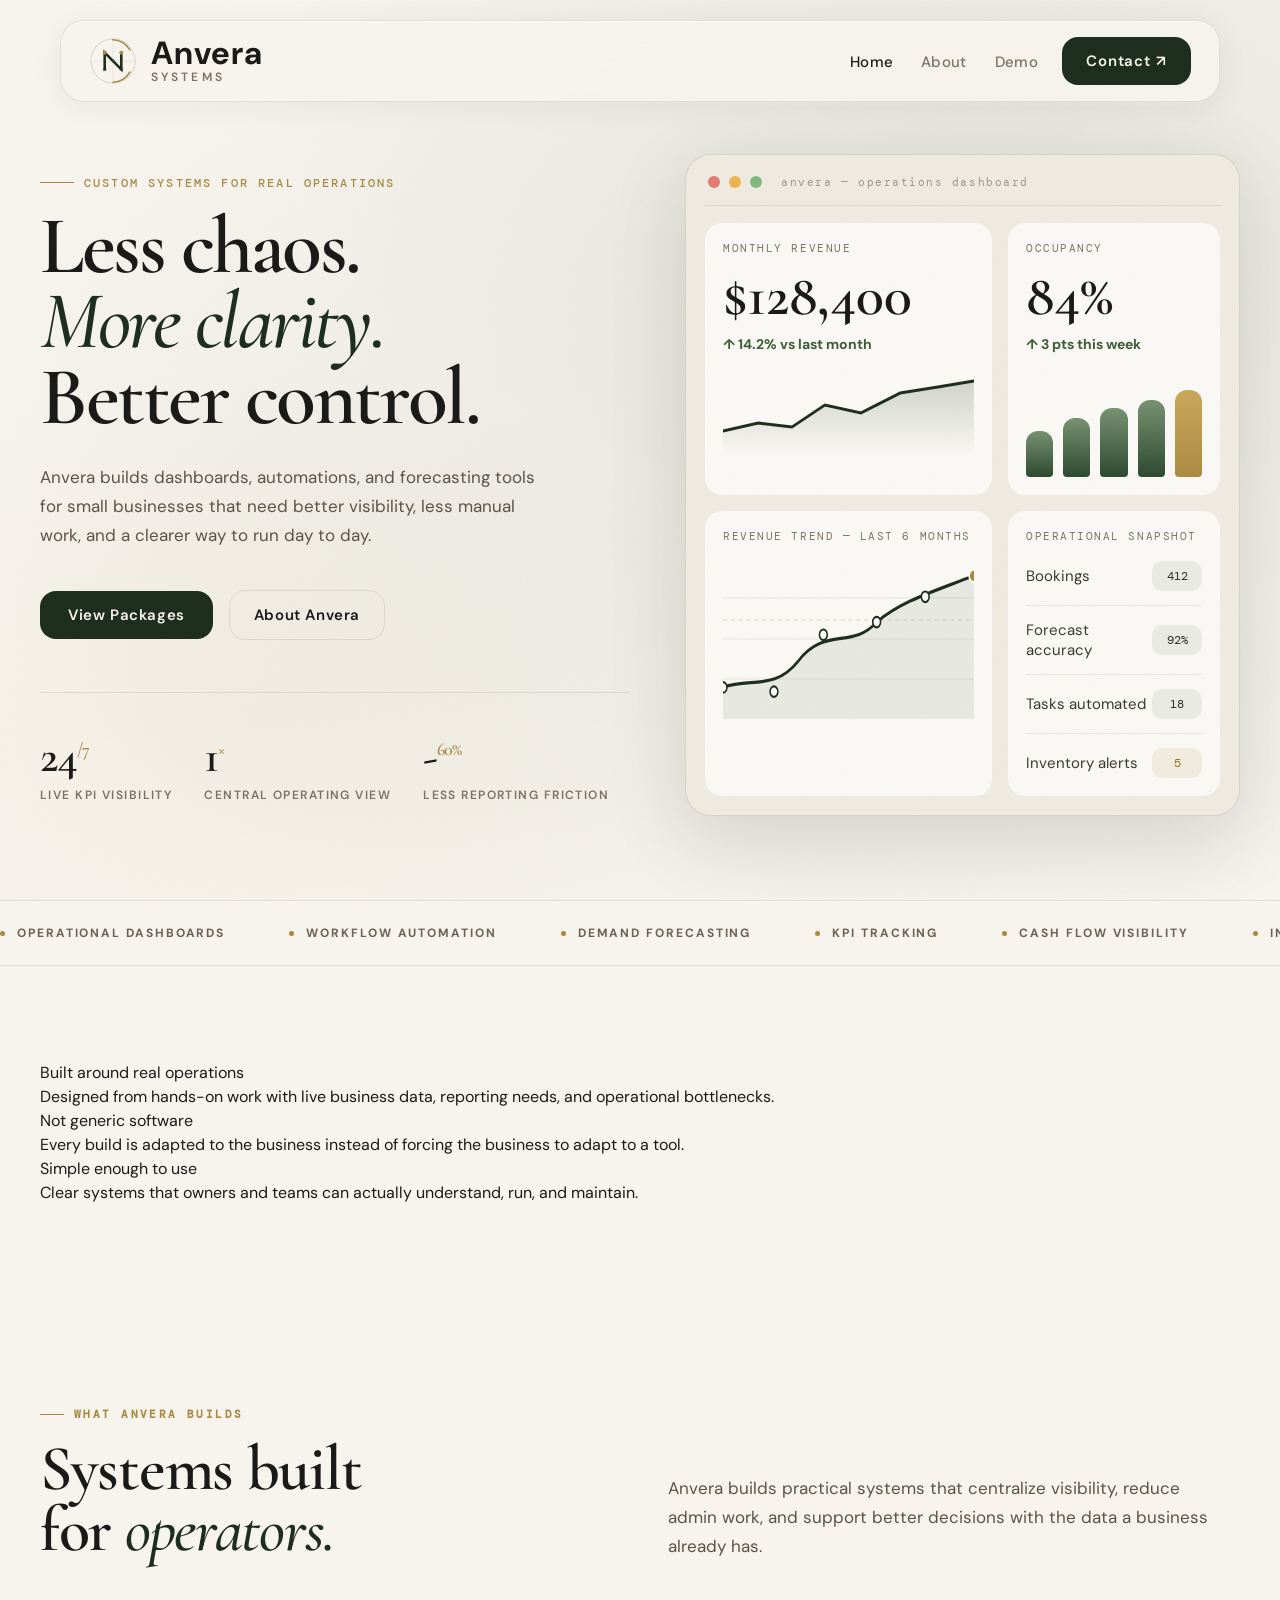
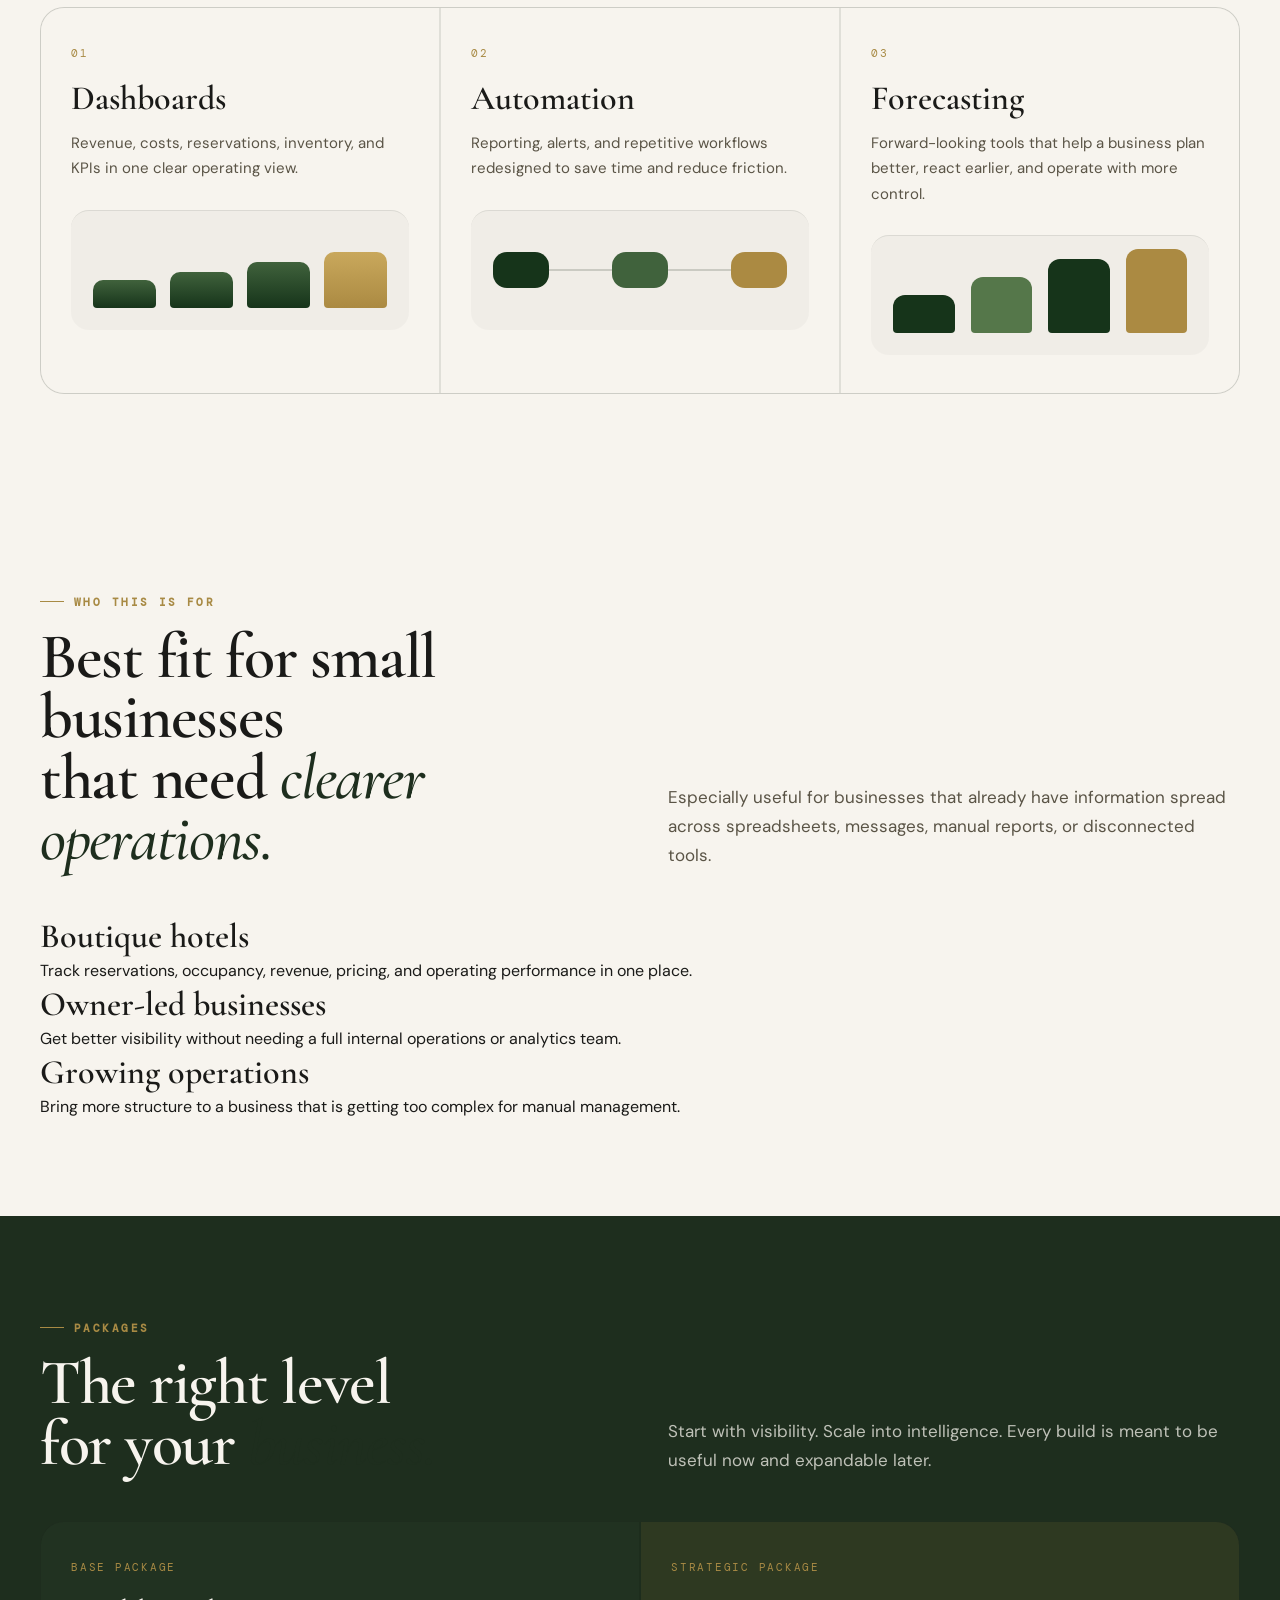
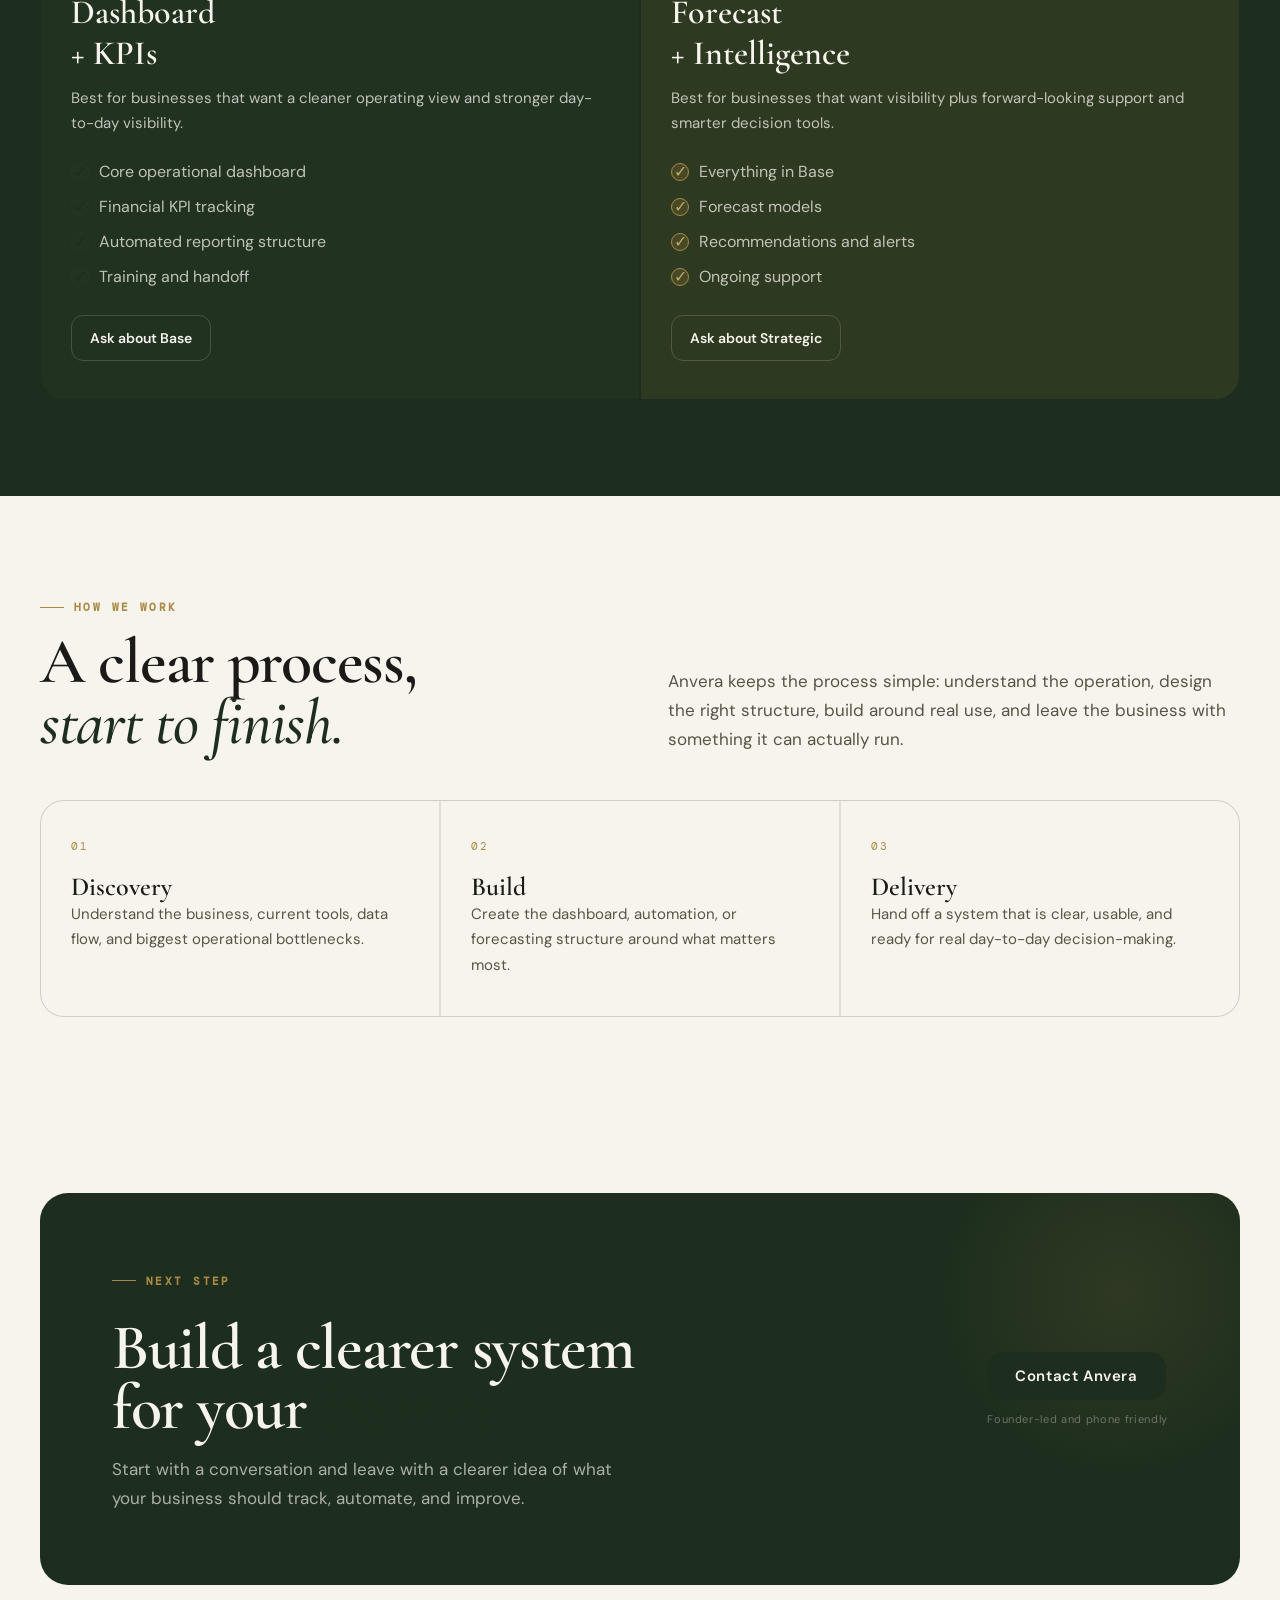
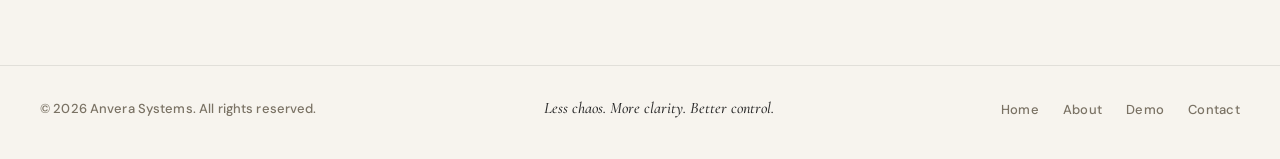
==== commit f10bf6ce: "Revise text content for improved clarity Updated various text elements for clarity and specificity." ====
--- a/index.html
+++ b/index.html
@@ -56,7 +56,7 @@
       <div>
         <div class="hero-eyebrow reveal">
           <div class="hero-eyebrow-line"></div>
-          <span>Operational intelligence for small businesses</span>
+          <span>Custom systems for real operations</span>
         </div>
 
         <h1 class="reveal reveal-delay-1">
@@ -64,7 +64,7 @@
         </h1>
 
         <p class="hero-desc reveal reveal-delay-2">
-          Anvera builds dashboards, automations, and forecasting systems that help operators see what matters, reduce manual work, and make better day-to-day decisions.
+          Anvera builds dashboards, automations, and forecasting tools for small businesses that need better visibility, less manual work, and a clearer way to run day to day.
         </p>
 
         <div class="hero-actions reveal reveal-delay-3">
@@ -79,7 +79,7 @@
           </div>
           <div>
             <div class="metric-num">1<sup>×</sup></div>
-            <div class="metric-label">Central operating system</div>
+            <div class="metric-label">Central operating view</div>
           </div>
           <div>
             <div class="metric-num">-<sup>60%</sup></div>
@@ -185,6 +185,25 @@
     </div>
   </div>
 
+  <section class="credibility-strip">
+    <div class="container">
+      <div class="credibility-grid reveal">
+        <div class="credibility-card">
+          <span class="credibility-title">Built around real operations</span>
+          <p>Designed from hands-on work with live business data, reporting needs, and operational bottlenecks.</p>
+        </div>
+        <div class="credibility-card">
+          <span class="credibility-title">Not generic software</span>
+          <p>Every build is adapted to the business instead of forcing the business to adapt to a tool.</p>
+        </div>
+        <div class="credibility-card">
+          <span class="credibility-title">Simple enough to use</span>
+          <p>Clear systems that owners and teams can actually understand, run, and maintain.</p>
+        </div>
+      </div>
+    </div>
+  </section>
+
   <section>
     <div class="container">
       <div class="section-head">
@@ -196,7 +215,7 @@
           <h2 class="reveal reveal-delay-1">Systems built<br>for <em>operators.</em></h2>
         </div>
         <p class="section-intro reveal reveal-delay-2">
-          Not generic software. Anvera builds practical systems that centralize visibility, reduce admin work, and support better decisions with the data a business already has.
+          Anvera builds practical systems that centralize visibility, reduce admin work, and support better decisions with the data a business already has.
         </p>
       </div>
 
@@ -204,7 +223,7 @@
         <article class="solution-card">
           <div class="sol-number">01</div>
           <h3>Dashboards</h3>
-          <p>Revenue, costs, reservations, inventory, and KPIs in one clearer operating view.</p>
+          <p>Revenue, costs, reservations, inventory, and KPIs in one clear operating view.</p>
           <div class="solution-visual chart-visual">
             <span></span><span></span><span></span><span></span>
           </div>
@@ -222,10 +241,42 @@
         <article class="solution-card">
           <div class="sol-number">03</div>
           <h3>Forecasting</h3>
-          <p>Forward-looking tools that help a business plan, react sooner, and operate with better control.</p>
+          <p>Forward-looking tools that help a business plan better, react earlier, and operate with more control.</p>
           <div class="solution-visual bars-visual">
             <span></span><span></span><span></span><span></span>
           </div>
+        </article>
+      </div>
+    </div>
+  </section>
+
+  <section class="fit-section">
+    <div class="container">
+      <div class="section-head">
+        <div>
+          <div class="section-label reveal">
+            <div class="section-label-line"></div>
+            <span>Who this is for</span>
+          </div>
+          <h2 class="reveal reveal-delay-1">Best fit for small businesses<br>that need <em>clearer operations.</em></h2>
+        </div>
+        <p class="section-intro reveal reveal-delay-2">
+          Especially useful for businesses that already have information spread across spreadsheets, messages, manual reports, or disconnected tools.
+        </p>
+      </div>
+
+      <div class="fit-grid reveal">
+        <article class="fit-card">
+          <h3>Boutique hotels</h3>
+          <p>Track reservations, occupancy, revenue, pricing, and operating performance in one place.</p>
+        </article>
+        <article class="fit-card">
+          <h3>Owner-led businesses</h3>
+          <p>Get better visibility without needing a full internal operations or analytics team.</p>
+        </article>
+        <article class="fit-card">
+          <h3>Growing operations</h3>
+          <p>Bring more structure to a business that is getting too complex for manual management.</p>
         </article>
       </div>
     </div>
@@ -250,6 +301,7 @@
         <article class="package-card">
           <div class="eyebrow-mini">Base package</div>
           <h3>Dashboard<br>+ KPIs</h3>
+          <p class="package-copy">Best for businesses that want a cleaner operating view and stronger day-to-day visibility.</p>
           <ul class="pkg-features">
             <li><span class="pkg-check">✓</span> Core operational dashboard</li>
             <li><span class="pkg-check">✓</span> Financial KPI tracking</li>
@@ -262,6 +314,7 @@
         <article class="package-card featured">
           <div class="eyebrow-mini">Strategic package</div>
           <h3>Forecast<br>+ Intelligence</h3>
+          <p class="package-copy">Best for businesses that want visibility plus forward-looking support and smarter decision tools.</p>
           <ul class="pkg-features">
             <li><span class="pkg-check gold">✓</span> Everything in Base</li>
             <li><span class="pkg-check gold">✓</span> Forecast models</li>
@@ -293,17 +346,17 @@
         <article class="process-step">
           <div class="step-num">01</div>
           <h4>Discovery</h4>
-          <p>Understand the business, data, tools, and the main operational pain points first.</p>
+          <p>Understand the business, current tools, data flow, and biggest operational bottlenecks.</p>
         </article>
         <article class="process-step">
           <div class="step-num">02</div>
           <h4>Build</h4>
-          <p>Create the dashboard, automation, or model around what actually matters day to day.</p>
+          <p>Create the dashboard, automation, or forecasting structure around what matters most.</p>
         </article>
         <article class="process-step">
           <div class="step-num">03</div>
           <h4>Delivery</h4>
-          <p>Hand off a clean system, walk through it clearly, and keep future improvements possible.</p>
+          <p>Hand off a system that is clear, usable, and ready for real day-to-day decision-making.</p>
         </article>
       </div>
     </div>
@@ -322,7 +375,7 @@
         </div>
         <div class="cta-action">
           <a href="contact.html" class="btn-cta">Contact Anvera</a>
-          <span class="cta-note">Phone friendly and founder led</span>
+          <span class="cta-note">Founder-led and phone friendly</span>
         </div>
       </div>
     </div>
--- a/style.css
+++ b/style.css
@@ -1237,3 +1237,122 @@
     width: 100%;
   }
 }
+
+.about-founder-section {
+  padding-top: 28px;
+}
+
+.founder-grid-tight {
+  align-items: start;
+}
+
+.founder-visual-stack {
+  display: grid;
+  gap: 18px;
+}
+
+.founder-main-image-card {
+  background: linear-gradient(180deg, #f3efe7, #ece7dc);
+  border: 1px solid var(--border);
+  border-radius: 28px;
+  box-shadow: var(--shadow-med);
+  overflow: hidden;
+}
+
+.founder-main-image-card img {
+  display: block;
+  width: 100%;
+  height: auto;
+}
+
+.founder-lower-row {
+  display: grid;
+  grid-template-columns: 1fr 1fr;
+  gap: 18px;
+}
+
+.founder-mini-card {
+  background: #faf8f4;
+  border: 1px solid var(--border);
+  border-radius: 20px;
+  box-shadow: var(--shadow-soft);
+  overflow: hidden;
+}
+
+.founder-mini-image img {
+  display: block;
+  width: 100%;
+  height: 100%;
+  object-fit: cover;
+}
+
+.founder-mini-text {
+  padding: 24px;
+  display: flex;
+  flex-direction: column;
+  justify-content: center;
+}
+
+.founder-mini-text h4 {
+  margin-bottom: 8px;
+}
+
+.founder-mini-text p {
+  font-size: 15px;
+  color: #5a5446;
+}
+
+.about-story-section .story-grid {
+  display: grid;
+  grid-template-columns: 1fr 1fr;
+  gap: 18px;
+  margin-bottom: 18px;
+}
+
+.story-card,
+.value-card {
+  background: #faf8f4;
+  border: 1px solid var(--border);
+  border-radius: 22px;
+  box-shadow: var(--shadow-soft);
+  padding: 28px;
+}
+
+.story-card h3,
+.value-card h3 {
+  margin-bottom: 10px;
+}
+
+.story-card p,
+.value-card li {
+  color: #5a5446;
+}
+
+.value-grid {
+  display: grid;
+  grid-template-columns: 1fr 1fr;
+  gap: 18px;
+}
+
+.value-card ul {
+  list-style: none;
+  display: grid;
+  gap: 12px;
+  margin-top: 14px;
+}
+
+.value-card li {
+  padding: 12px 14px;
+  background: rgba(30,46,30,0.04);
+  border: 1px solid rgba(30,46,30,0.08);
+  border-radius: 12px;
+  font-size: 14px;
+}
+
+@media (max-width: 900px) {
+  .founder-lower-row,
+  .about-story-section .story-grid,
+  .value-grid {
+    grid-template-columns: 1fr;
+  }
+}
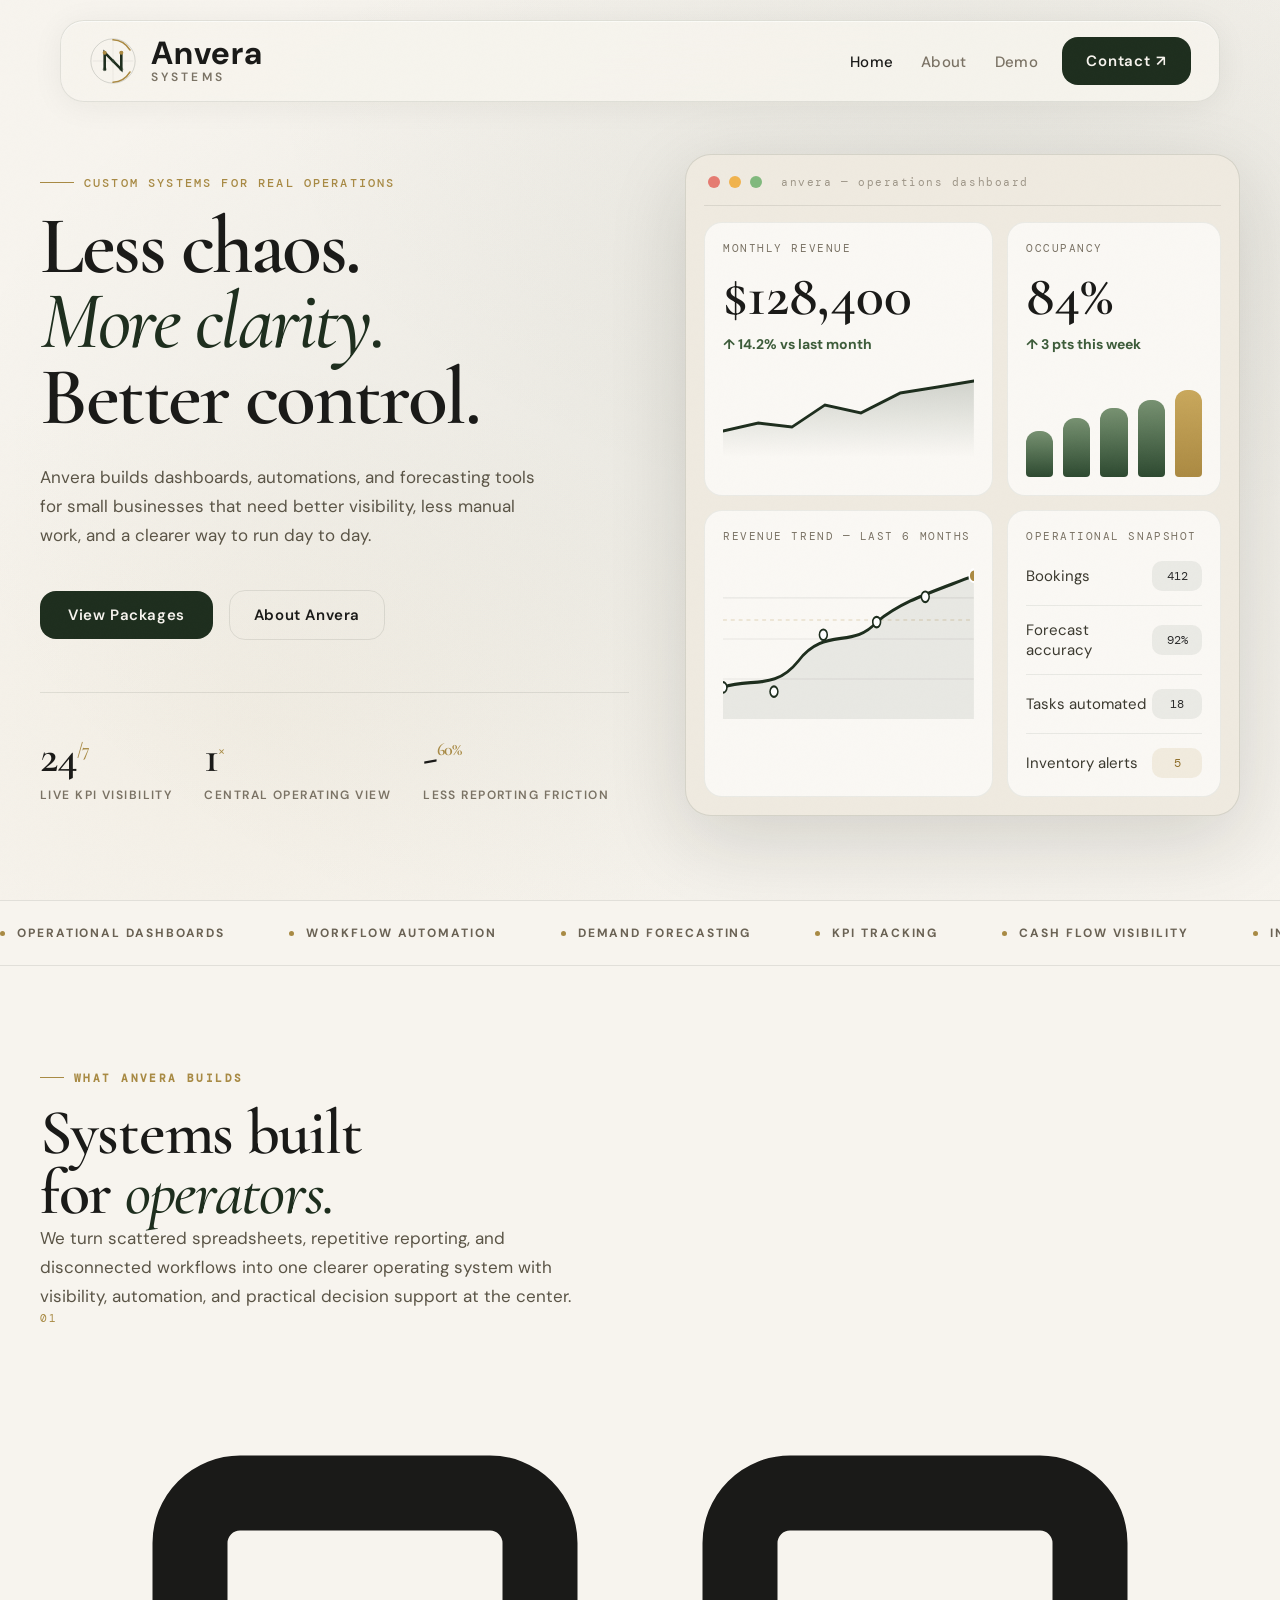
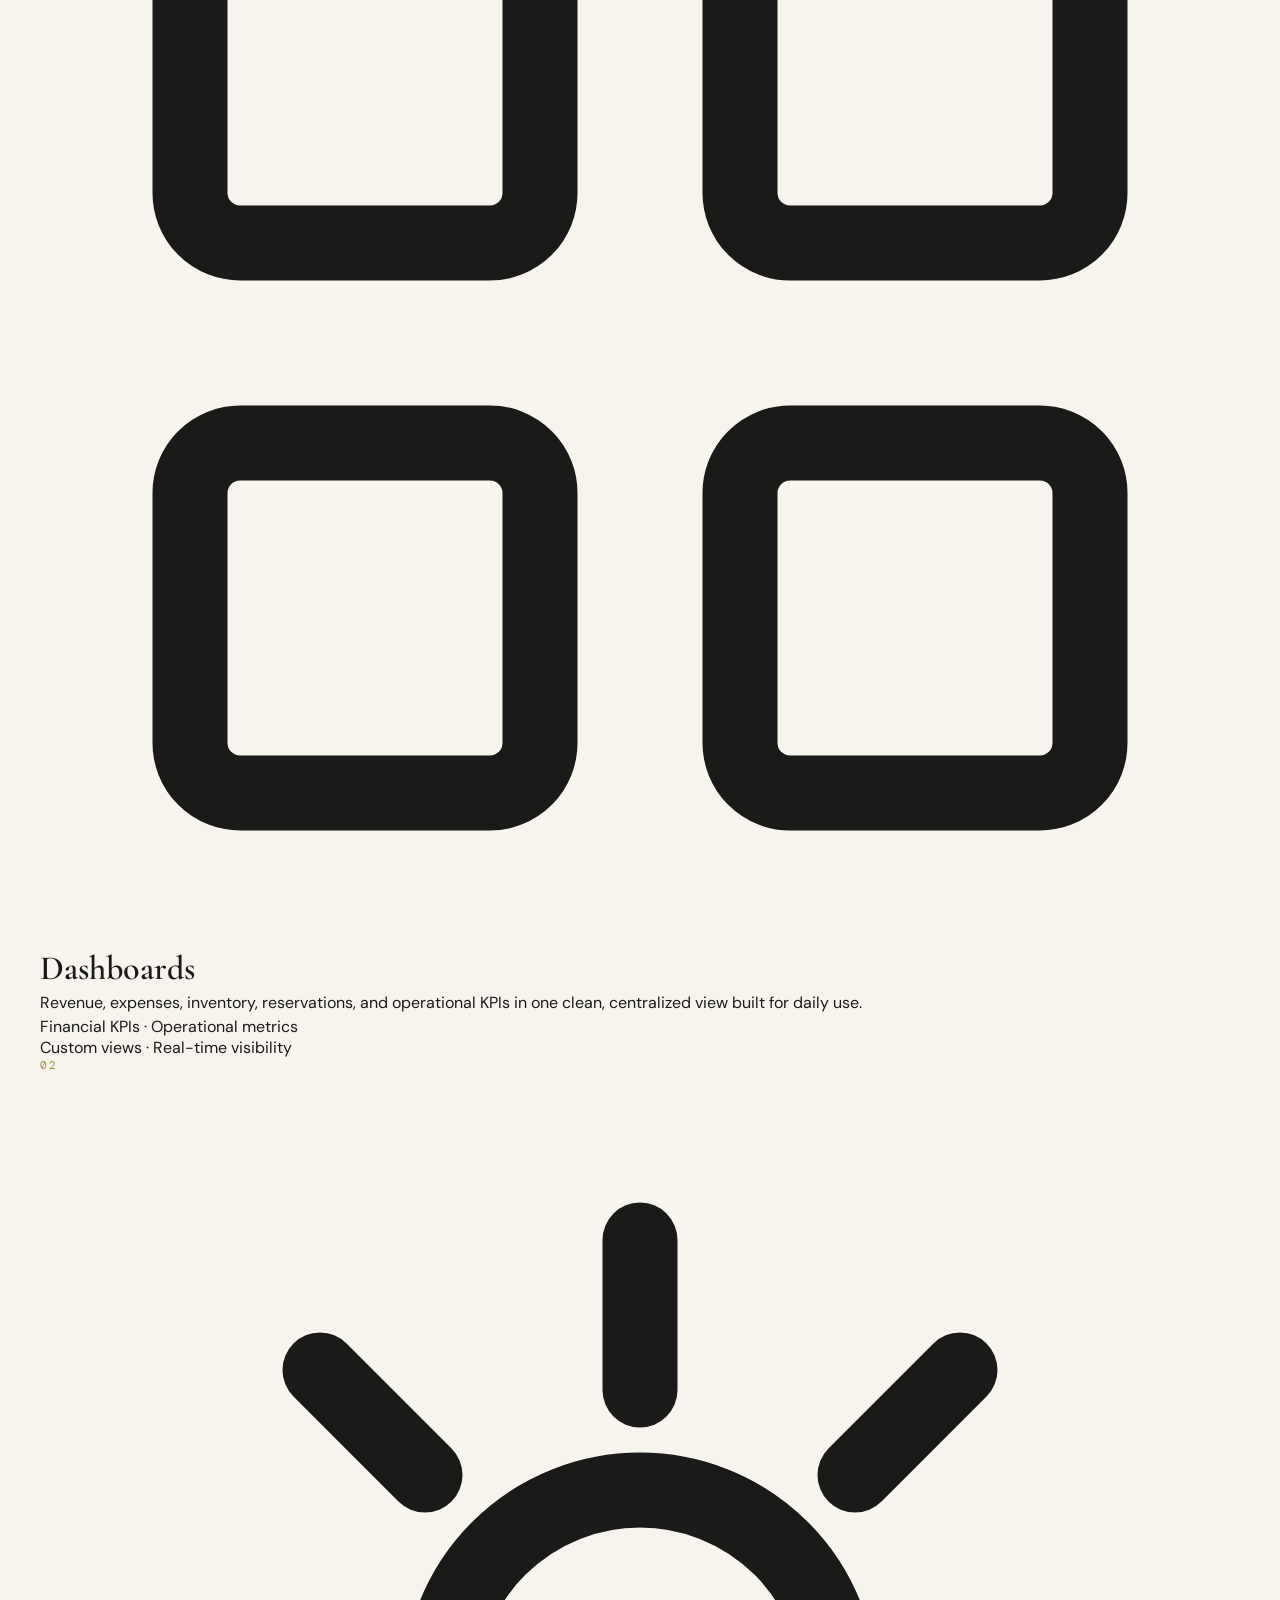
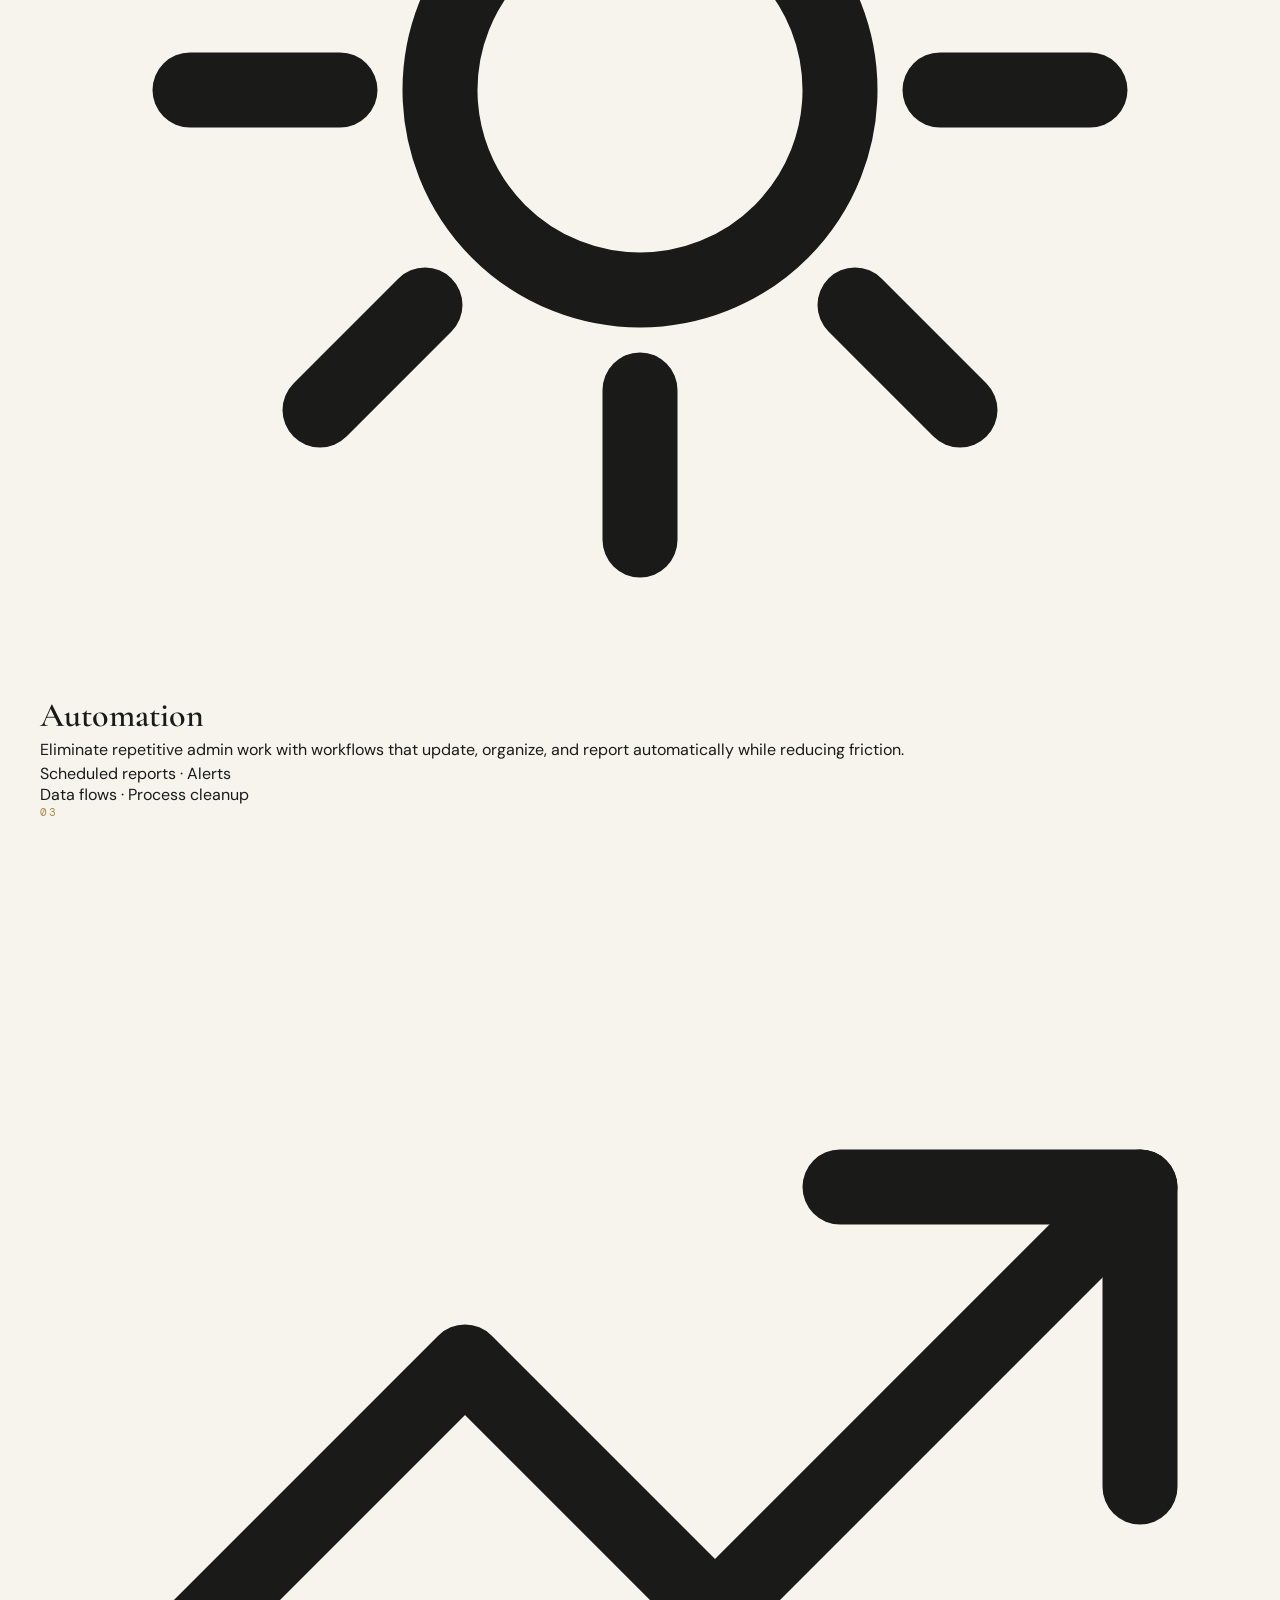
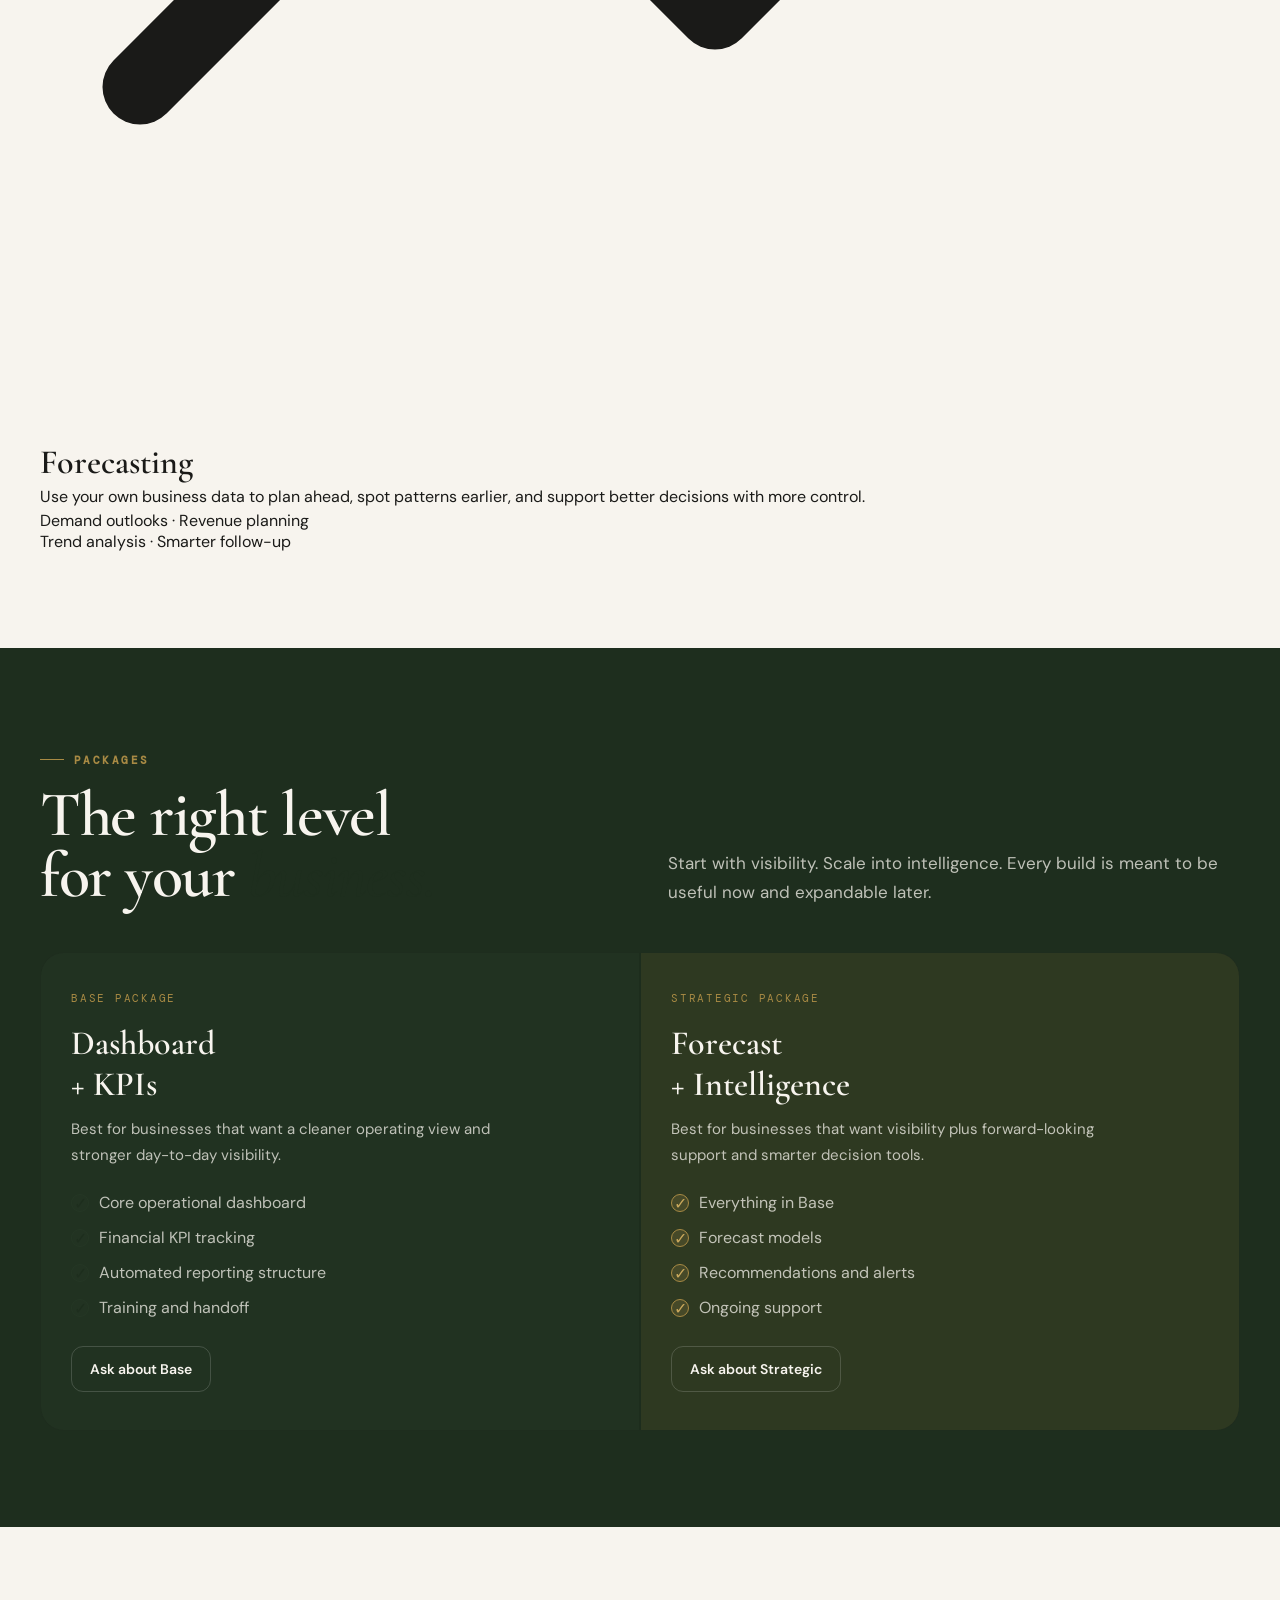
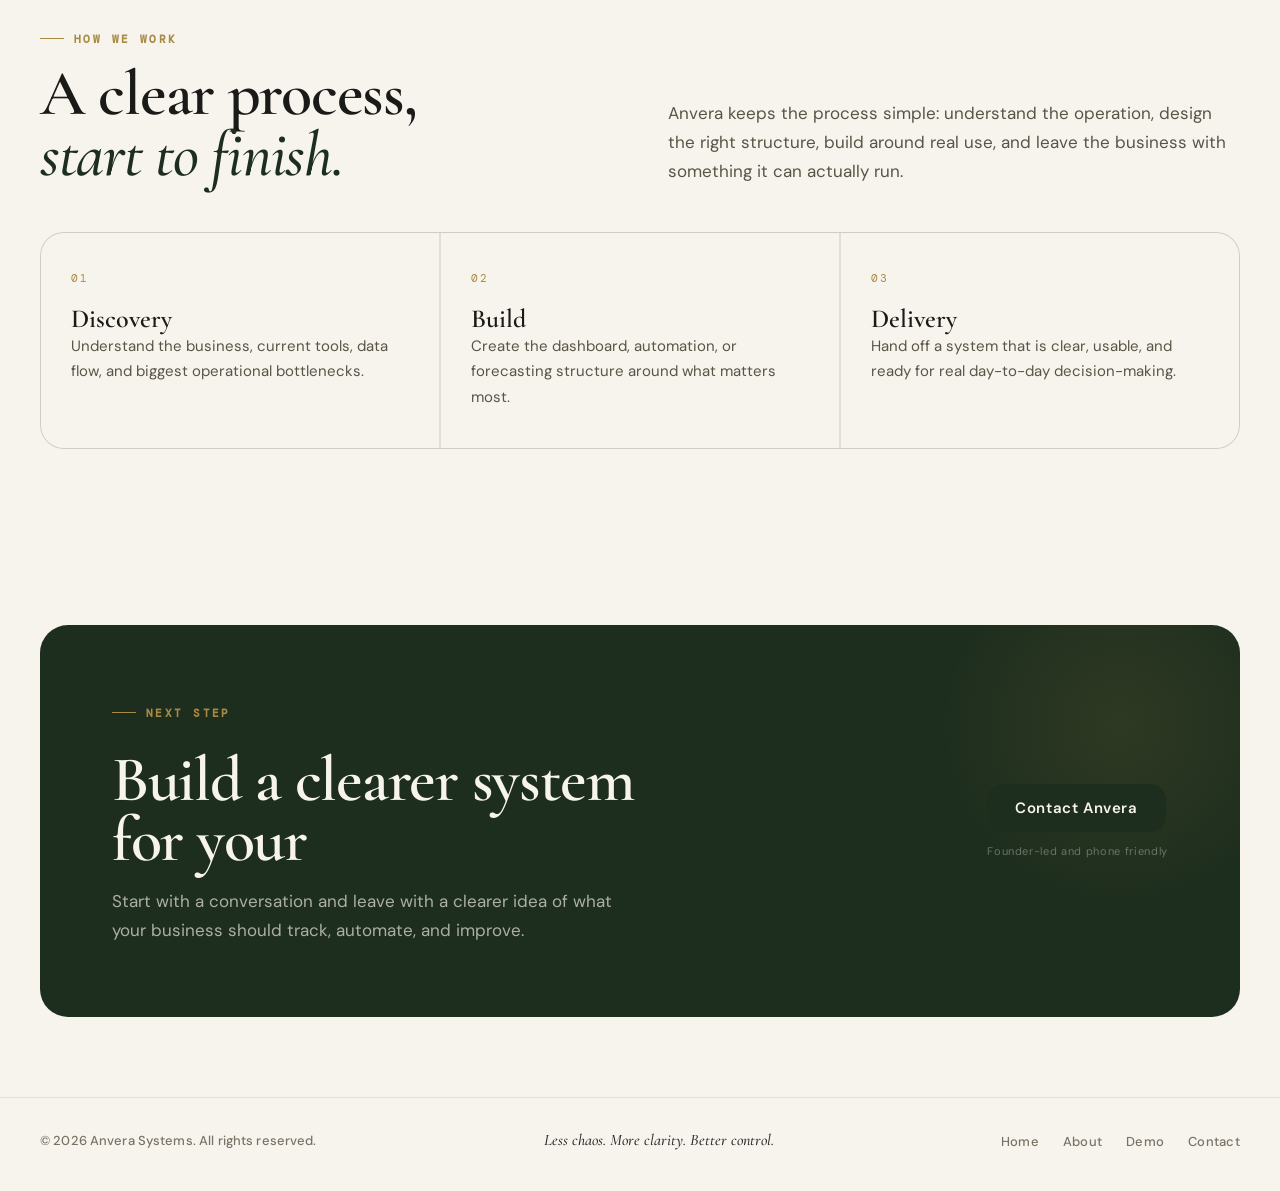
==== commit 6c385cf6: "Update index.html" ====
--- a/index.html
+++ b/index.html
@@ -185,28 +185,9 @@
     </div>
   </div>
 
-  <section class="credibility-strip">
-    <div class="container">
-      <div class="credibility-grid reveal">
-        <div class="credibility-card">
-          <span class="credibility-title">Built around real operations</span>
-          <p>Designed from hands-on work with live business data, reporting needs, and operational bottlenecks.</p>
-        </div>
-        <div class="credibility-card">
-          <span class="credibility-title">Not generic software</span>
-          <p>Every build is adapted to the business instead of forcing the business to adapt to a tool.</p>
-        </div>
-        <div class="credibility-card">
-          <span class="credibility-title">Simple enough to use</span>
-          <p>Clear systems that owners and teams can actually understand, run, and maintain.</p>
-        </div>
-      </div>
-    </div>
-  </section>
-
   <section>
     <div class="container">
-      <div class="section-head">
+      <div class="solutions-header">
         <div>
           <div class="section-label reveal">
             <div class="section-label-line"></div>
@@ -215,68 +196,60 @@
           <h2 class="reveal reveal-delay-1">Systems built<br>for <em>operators.</em></h2>
         </div>
         <p class="section-intro reveal reveal-delay-2">
-          Anvera builds practical systems that centralize visibility, reduce admin work, and support better decisions with the data a business already has.
+          We turn scattered spreadsheets, repetitive reporting, and disconnected workflows into one clearer operating system with visibility, automation, and practical decision support at the center.
         </p>
       </div>
 
-      <div class="solutions-grid reveal">
-        <article class="solution-card">
+      <div class="solutions-grid-premium reveal">
+        <article class="solution-card-premium">
           <div class="sol-number">01</div>
+          <div class="sol-icon">
+            <svg viewBox="0 0 24 24" fill="none" stroke="currentColor" stroke-width="1.5" stroke-linecap="round" stroke-linejoin="round">
+              <rect x="3" y="3" width="7" height="7" rx="1"></rect>
+              <rect x="14" y="3" width="7" height="7" rx="1"></rect>
+              <rect x="3" y="14" width="7" height="7" rx="1"></rect>
+              <rect x="14" y="14" width="7" height="7" rx="1"></rect>
+            </svg>
+          </div>
           <h3>Dashboards</h3>
-          <p>Revenue, costs, reservations, inventory, and KPIs in one clear operating view.</p>
-          <div class="solution-visual chart-visual">
-            <span></span><span></span><span></span><span></span>
-          </div>
-        </article>
-
-        <article class="solution-card">
+          <p>Revenue, expenses, inventory, reservations, and operational KPIs in one clean, centralized view built for daily use.</p>
+          <div class="sol-detail">
+            Financial KPIs · Operational metrics<br>
+            Custom views · Real-time visibility
+          </div>
+        </article>
+
+        <article class="solution-card-premium">
           <div class="sol-number">02</div>
+          <div class="sol-icon">
+            <svg viewBox="0 0 24 24" fill="none" stroke="currentColor" stroke-width="1.5" stroke-linecap="round" stroke-linejoin="round">
+              <path d="M12 3v3m0 12v3M3 12h3m12 0h3"></path>
+              <circle cx="12" cy="12" r="4"></circle>
+              <path d="M5.6 5.6l2.1 2.1M16.3 16.3l2.1 2.1M5.6 18.4l2.1-2.1M16.3 7.7l2.1-2.1"></path>
+            </svg>
+          </div>
           <h3>Automation</h3>
-          <p>Reporting, alerts, and repetitive workflows redesigned to save time and reduce friction.</p>
-          <div class="solution-visual flow-visual">
-            <span></span><span></span><span></span>
-          </div>
-        </article>
-
-        <article class="solution-card">
+          <p>Eliminate repetitive admin work with workflows that update, organize, and report automatically while reducing friction.</p>
+          <div class="sol-detail">
+            Scheduled reports · Alerts<br>
+            Data flows · Process cleanup
+          </div>
+        </article>
+
+        <article class="solution-card-premium">
           <div class="sol-number">03</div>
+          <div class="sol-icon">
+            <svg viewBox="0 0 24 24" fill="none" stroke="currentColor" stroke-width="1.5" stroke-linecap="round" stroke-linejoin="round">
+              <polyline points="22 7 13.5 15.5 8.5 10.5 2 17"></polyline>
+              <polyline points="16 7 22 7 22 13"></polyline>
+            </svg>
+          </div>
           <h3>Forecasting</h3>
-          <p>Forward-looking tools that help a business plan better, react earlier, and operate with more control.</p>
-          <div class="solution-visual bars-visual">
-            <span></span><span></span><span></span><span></span>
-          </div>
-        </article>
-      </div>
-    </div>
-  </section>
-
-  <section class="fit-section">
-    <div class="container">
-      <div class="section-head">
-        <div>
-          <div class="section-label reveal">
-            <div class="section-label-line"></div>
-            <span>Who this is for</span>
-          </div>
-          <h2 class="reveal reveal-delay-1">Best fit for small businesses<br>that need <em>clearer operations.</em></h2>
-        </div>
-        <p class="section-intro reveal reveal-delay-2">
-          Especially useful for businesses that already have information spread across spreadsheets, messages, manual reports, or disconnected tools.
-        </p>
-      </div>
-
-      <div class="fit-grid reveal">
-        <article class="fit-card">
-          <h3>Boutique hotels</h3>
-          <p>Track reservations, occupancy, revenue, pricing, and operating performance in one place.</p>
-        </article>
-        <article class="fit-card">
-          <h3>Owner-led businesses</h3>
-          <p>Get better visibility without needing a full internal operations or analytics team.</p>
-        </article>
-        <article class="fit-card">
-          <h3>Growing operations</h3>
-          <p>Bring more structure to a business that is getting too complex for manual management.</p>
+          <p>Use your own business data to plan ahead, spot patterns earlier, and support better decisions with more control.</p>
+          <div class="sol-detail">
+            Demand outlooks · Revenue planning<br>
+            Trend analysis · Smarter follow-up
+          </div>
         </article>
       </div>
     </div>
--- a/style.css
+++ b/style.css
@@ -347,7 +347,11 @@
 .bio-card p,
 .solution-card p,
 .process-step p,
-.package-card p {
+.package-card p,
+.credibility-card p,
+.fit-card p,
+.story-card p,
+.value-card li {
   color: #5a5446;
 }
 
@@ -666,7 +670,9 @@
 
 .solutions-grid,
 .packages-layout,
-.process-grid {
+.process-grid,
+.credibility-grid,
+.fit-grid {
   display: grid;
   gap: 2px;
   background: var(--border);
@@ -678,22 +684,29 @@
 .solutions-grid { grid-template-columns: repeat(3, 1fr); }
 .packages-layout { grid-template-columns: 1fr 1fr; }
 .process-grid { grid-template-columns: repeat(3, 1fr); }
+.credibility-grid { grid-template-columns: repeat(3, 1fr); }
+.fit-grid { grid-template-columns: repeat(3, 1fr); }
 
 .solution-card,
 .package-card,
-.process-step {
+.process-step,
+.credibility-card,
+.fit-card {
   background: var(--cream);
   padding: 38px 30px;
 }
 
 .solution-card h3,
-.package-card h3 {
+.package-card h3,
+.fit-card h3 {
   margin-bottom: 12px;
 }
 
 .solution-card p,
 .process-step p,
-.package-card p {
+.package-card p,
+.credibility-card p,
+.fit-card p {
   font-size: 15px;
 }
 
@@ -781,6 +794,42 @@
 .bars-visual span:nth-child(2) { height: 56px; background: #55774a; }
 .bars-visual span:nth-child(3) { height: 74px; background: #16341a; }
 .bars-visual span:nth-child(4) { height: 84px; background: #ab8a42; }
+
+.credibility-strip {
+  padding: 34px 0 14px;
+}
+
+.credibility-card {
+  background: #faf8f4;
+}
+
+.credibility-title {
+  display: block;
+  font-size: 12px;
+  font-weight: 700;
+  letter-spacing: 0.16em;
+  text-transform: uppercase;
+  color: var(--gold);
+  margin-bottom: 14px;
+}
+
+.fit-section {
+  padding-top: 24px;
+}
+
+.fit-card {
+  background: #faf8f4;
+}
+
+.fit-card h3 {
+  font-size: 30px;
+}
+
+.package-copy {
+  margin-top: 4px;
+  margin-bottom: 22px;
+  max-width: 440px;
+}
 
 .dark-section {
   background: var(--forest);
@@ -1143,7 +1192,9 @@
   .process-grid,
   .about-boxes,
   .cta-inner,
-  .dash-grid {
+  .dash-grid,
+  .credibility-grid,
+  .fit-grid {
     grid-template-columns: 1fr;
   }
 
@@ -1154,6 +1205,11 @@
   .hero-metrics {
     flex-direction: column;
     gap: 20px;
+  }
+
+  .credibility-strip,
+  .fit-section {
+    padding-top: 0;
   }
 
   .cta-inner {
@@ -1216,7 +1272,9 @@
   .solution-card,
   .process-step,
   .package-card,
-  .about-mini {
+  .about-mini,
+  .credibility-card,
+  .fit-card {
     padding: 24px;
   }
 
@@ -1323,11 +1381,6 @@
   margin-bottom: 10px;
 }
 
-.story-card p,
-.value-card li {
-  color: #5a5446;
-}
-
 .value-grid {
   display: grid;
   grid-template-columns: 1fr 1fr;
